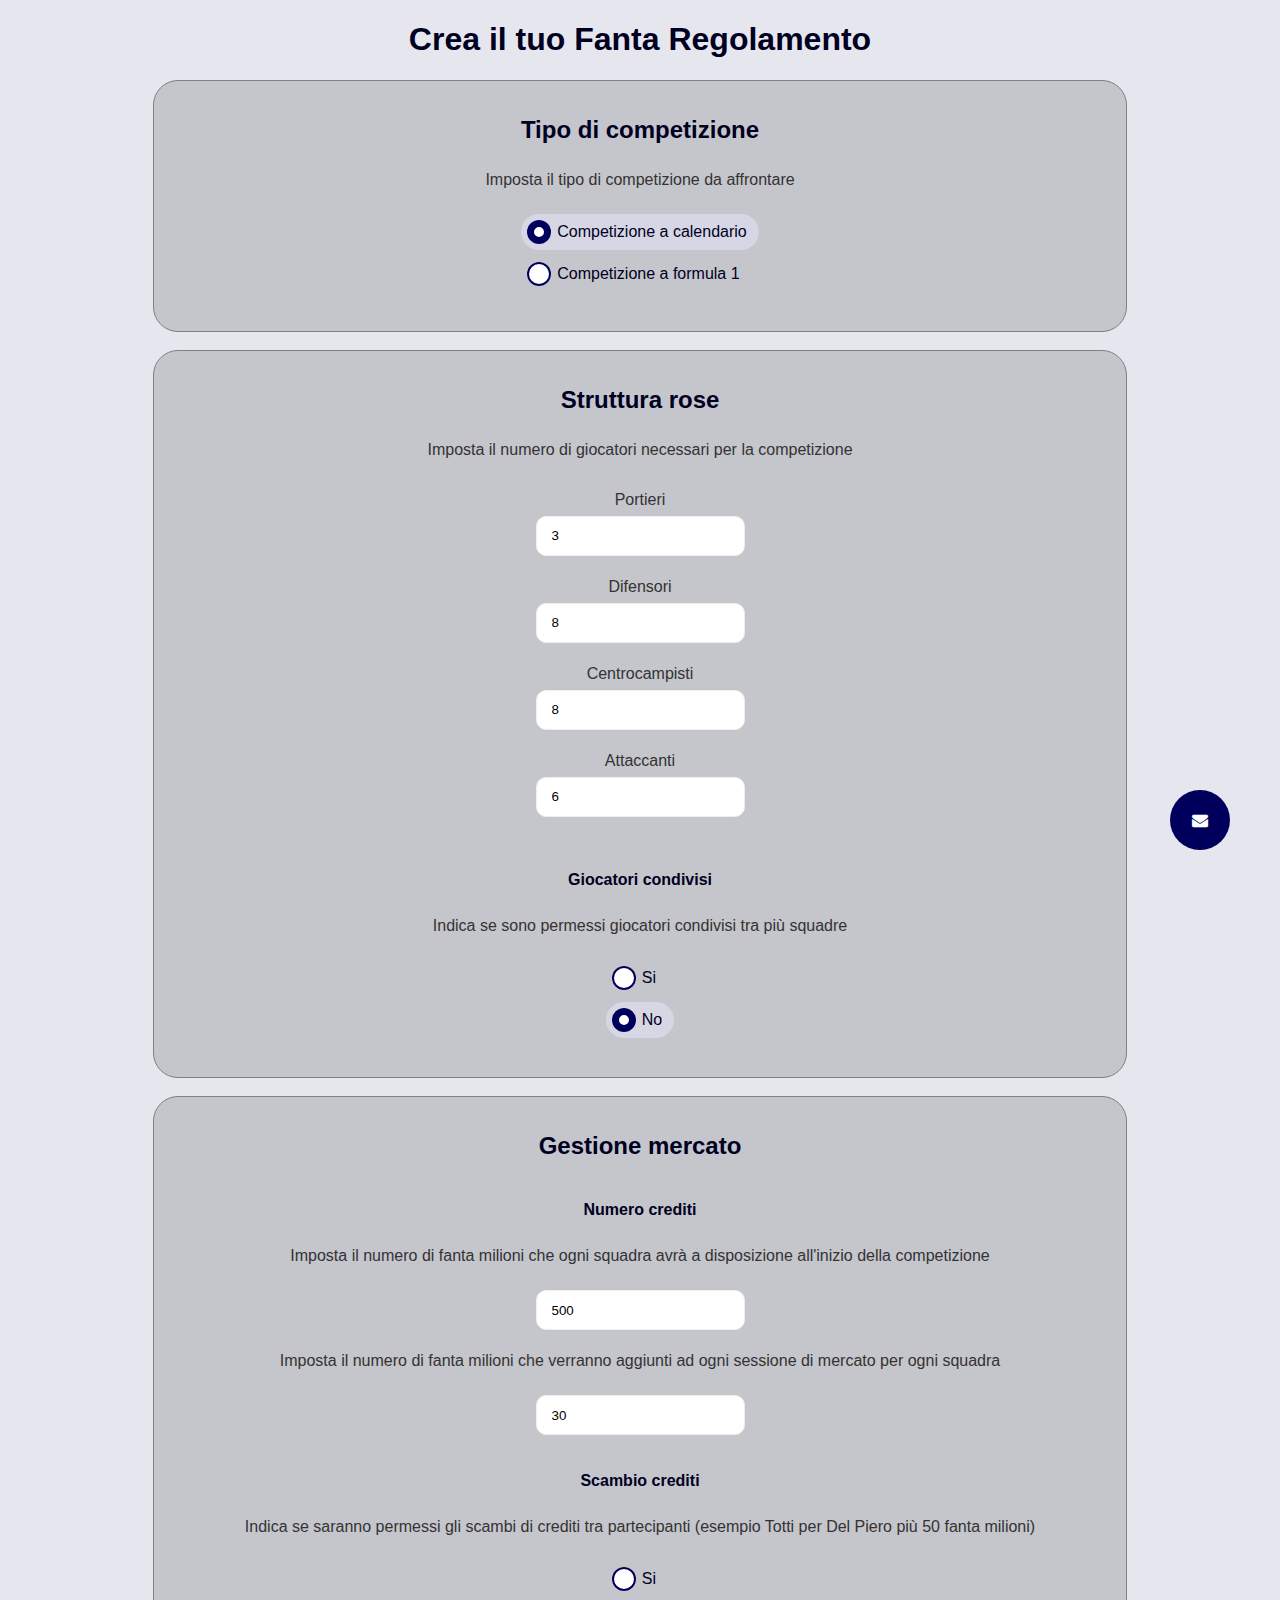
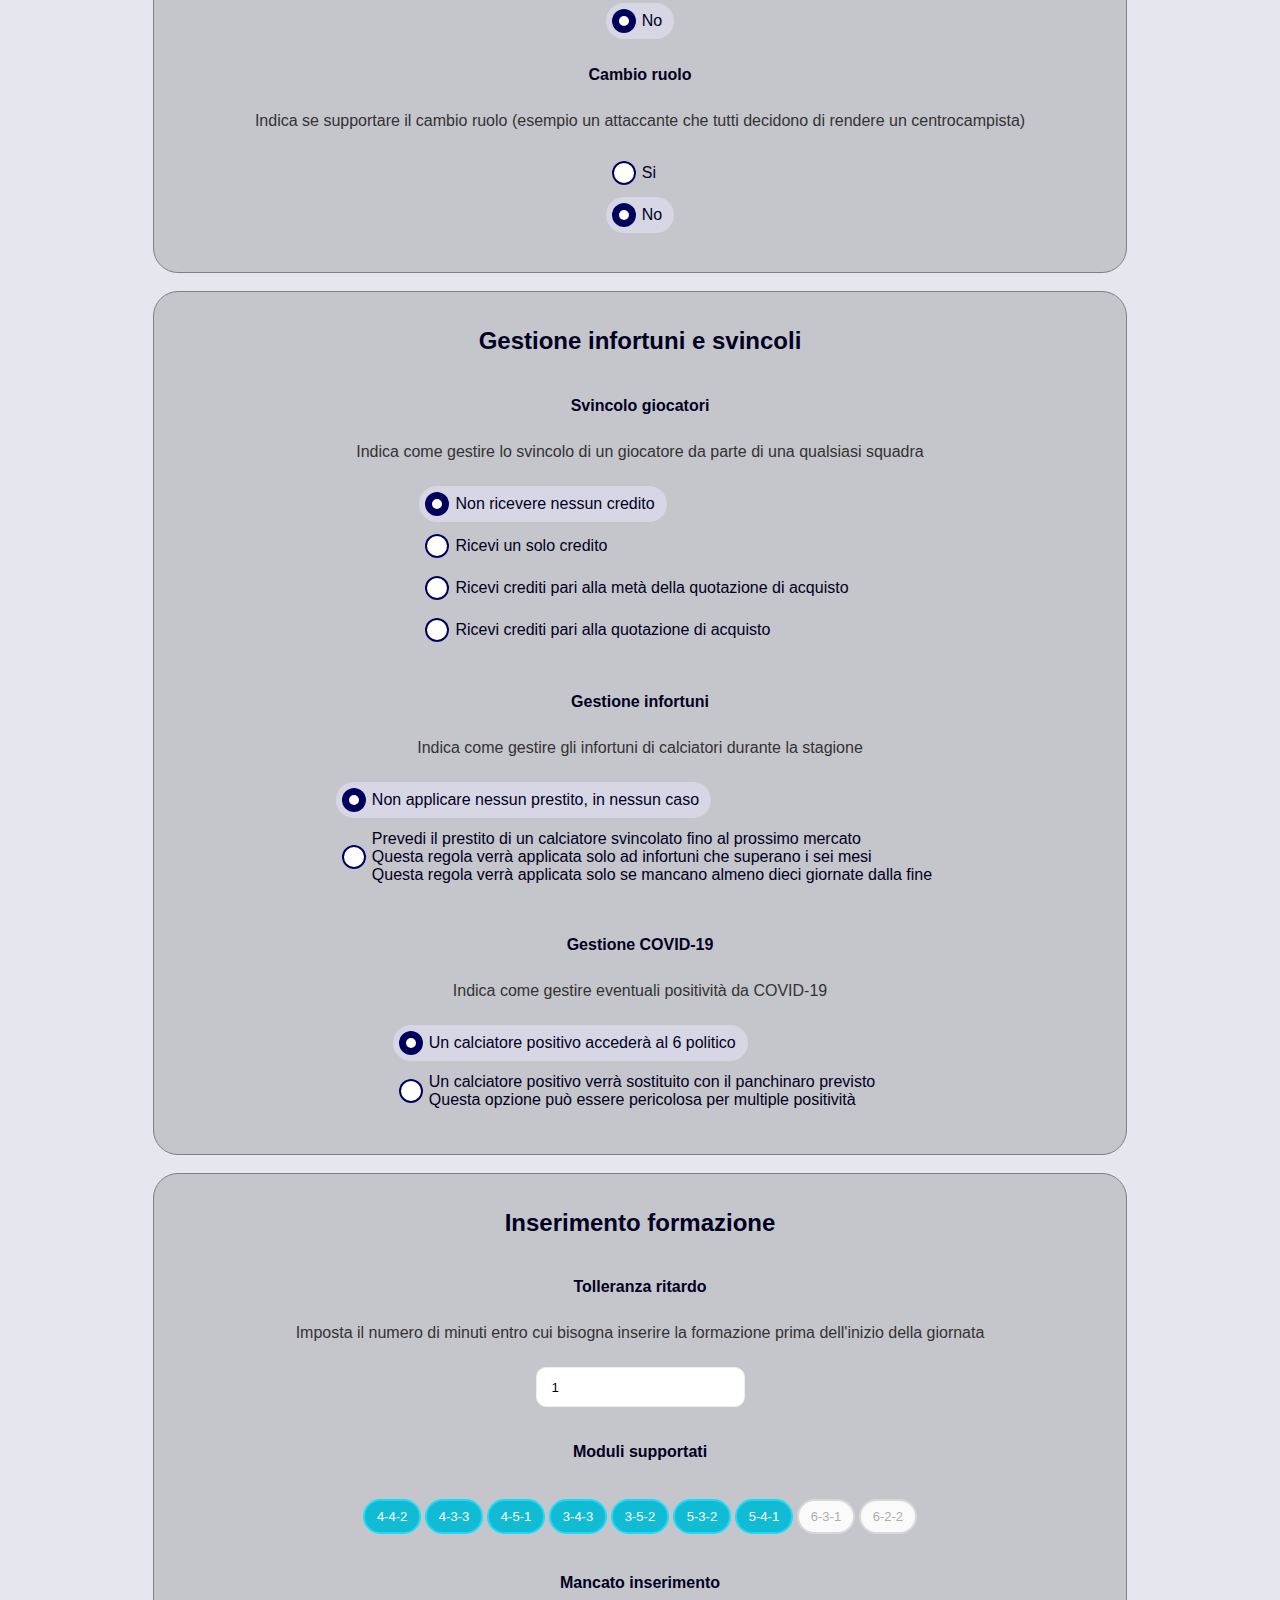
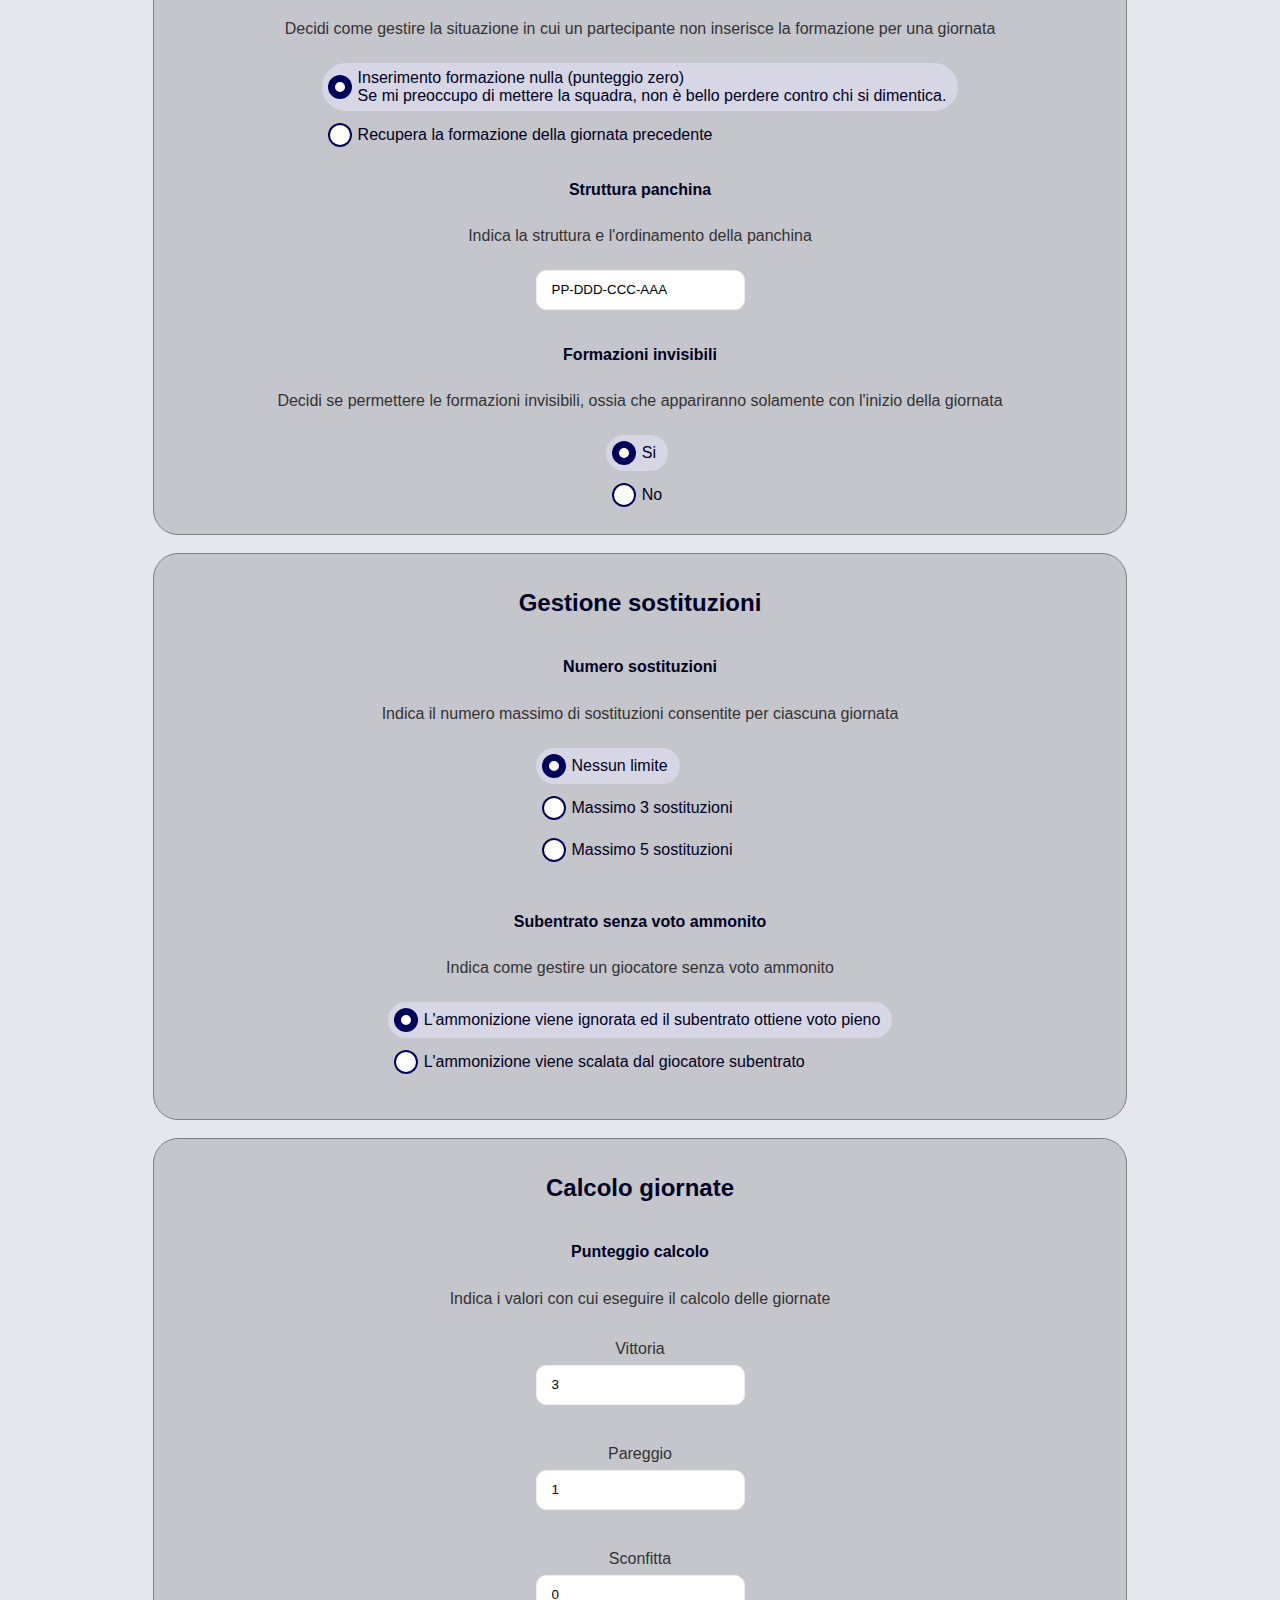
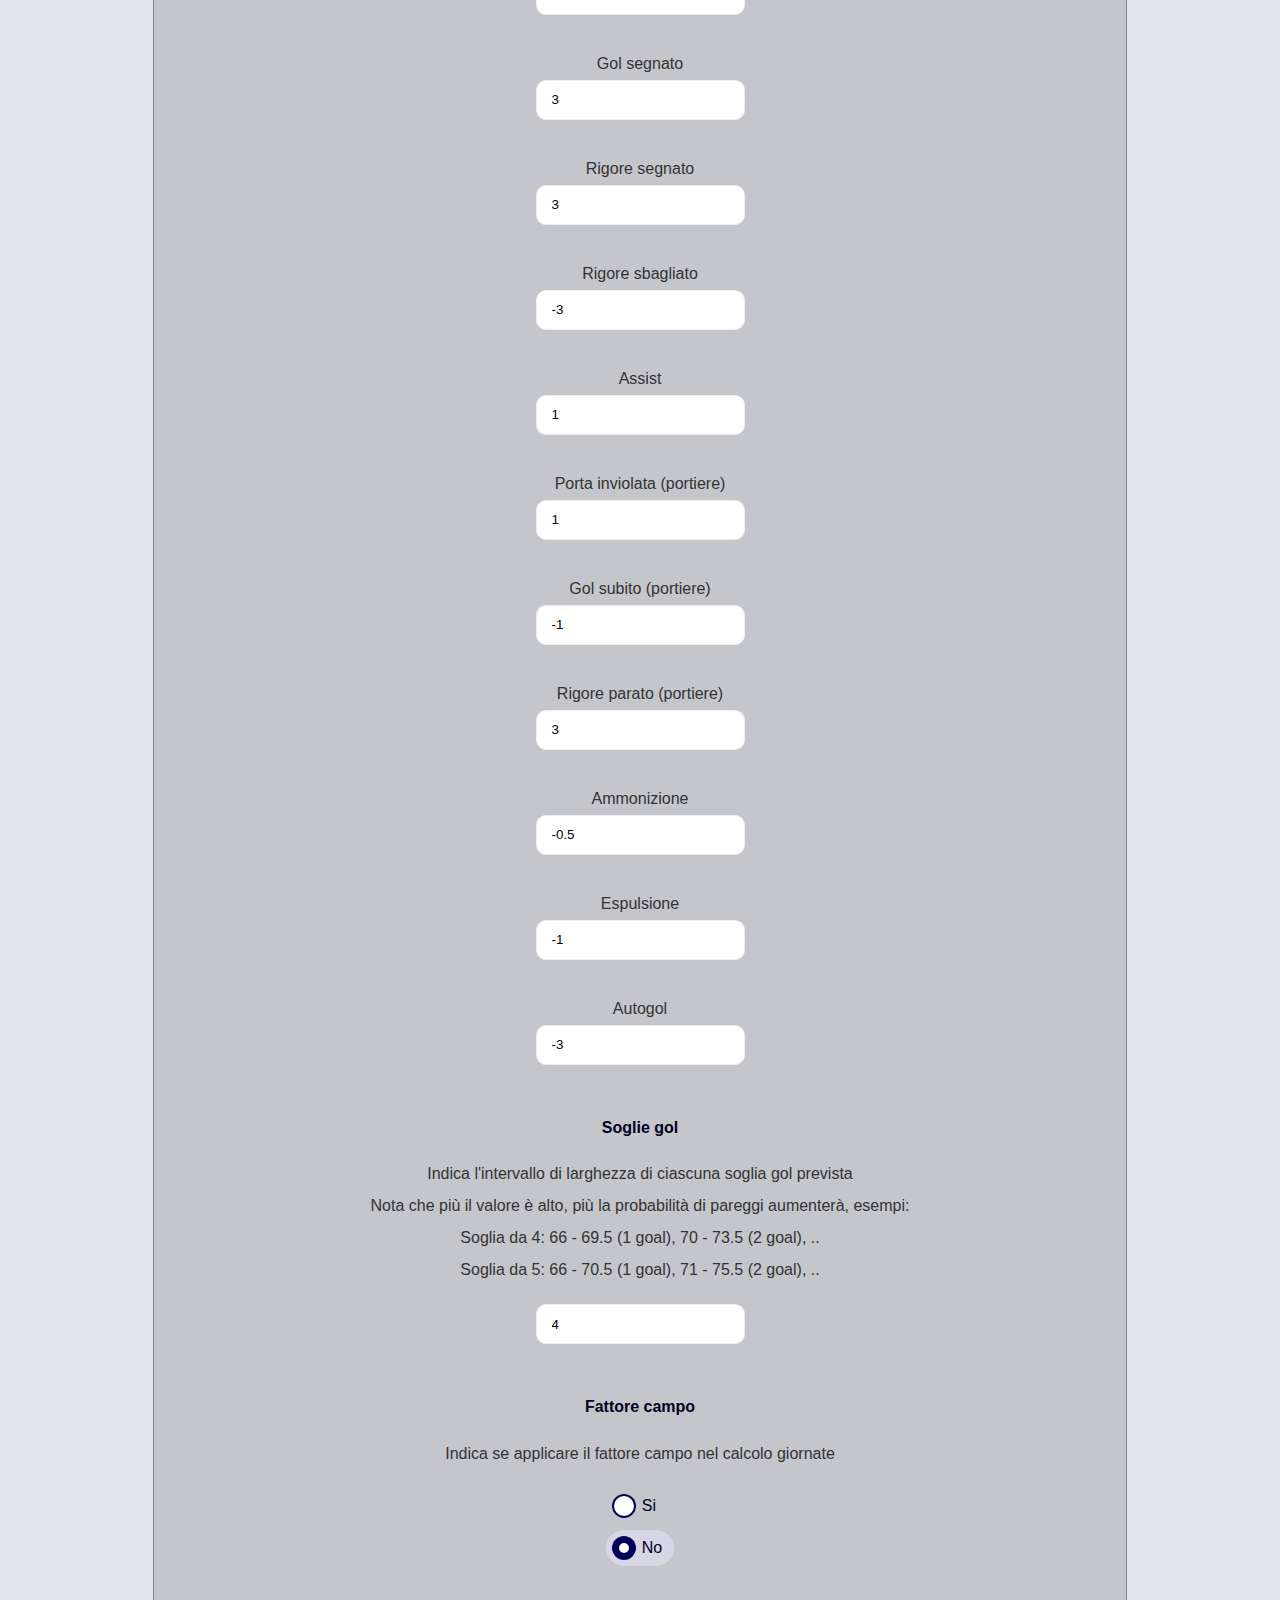
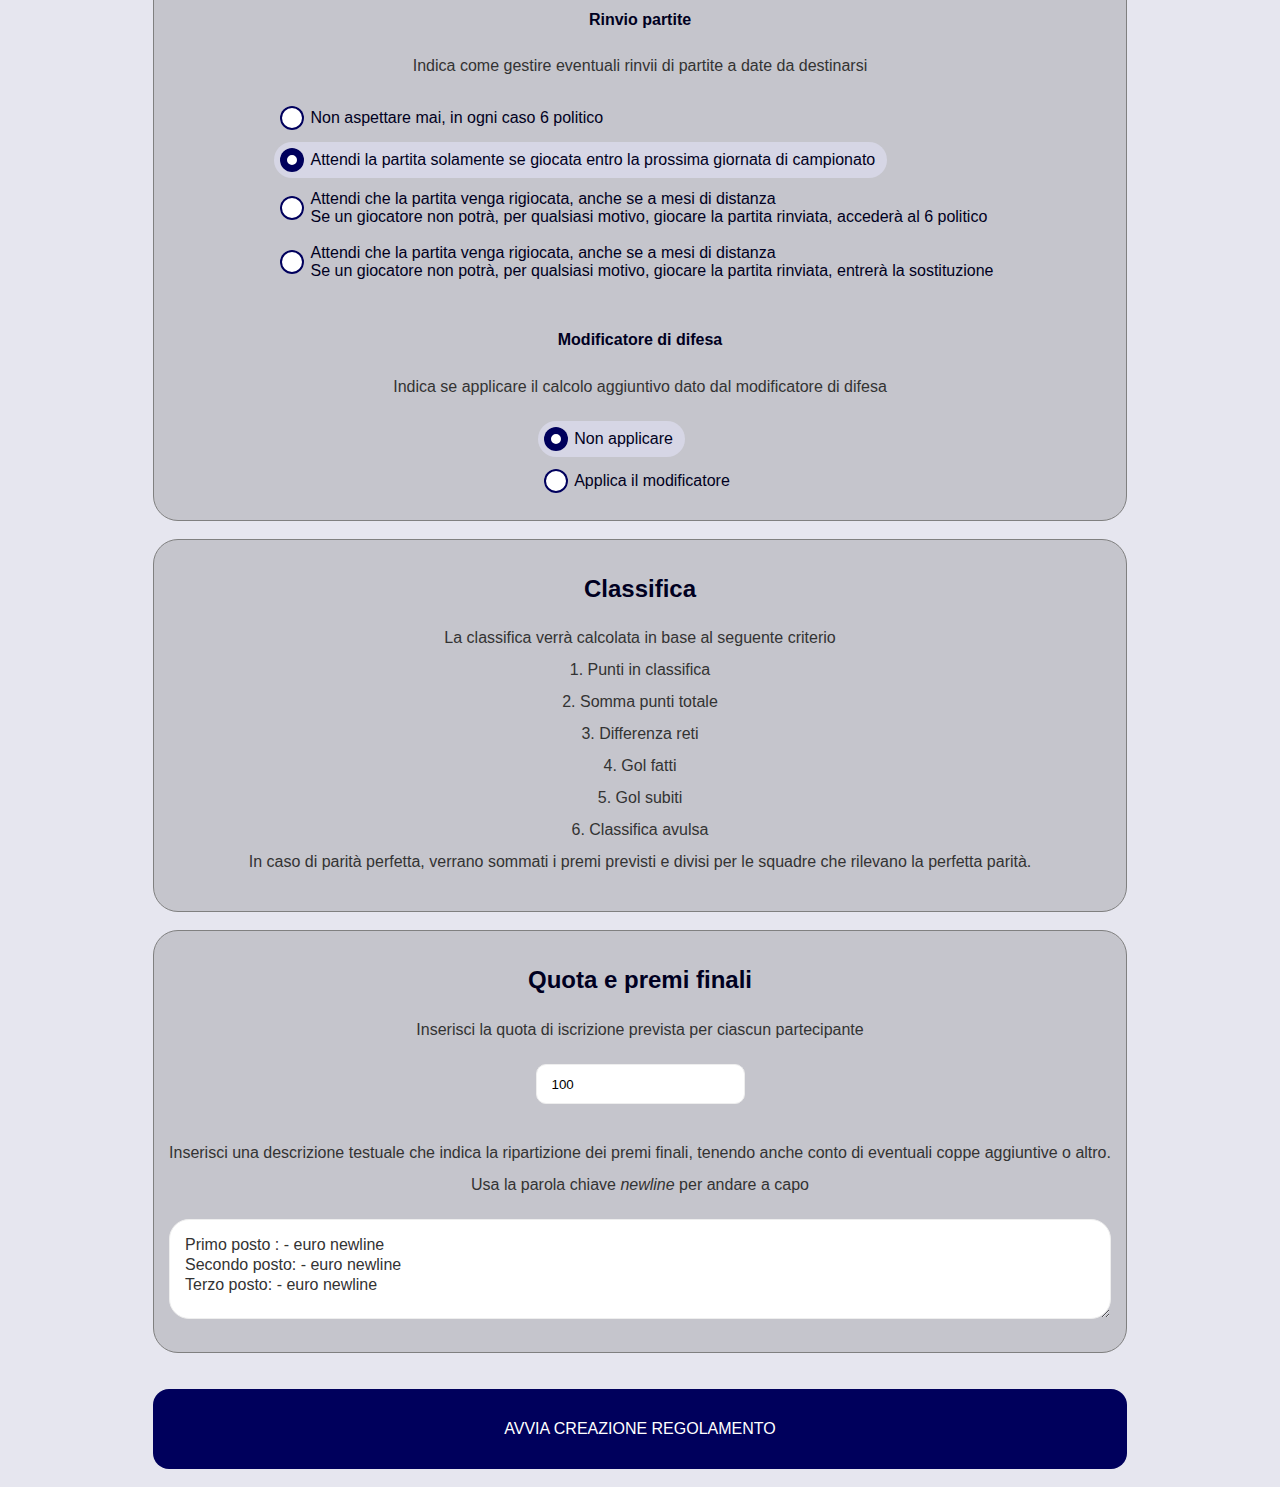
==== index.html @ 4a1ec87e "27071248" ====
<!DOCTYPE html>
<html>
	<head>
		<script src="scripts.js"></script>
		<link rel="stylesheet" href="style.css">
		<meta name="viewport" content="width=device-width, initial-scale=1.0">
		<link href="https://maxcdn.bootstrapcdn.com/font-awesome/4.2.0/css/font-awesome.min.css" rel="stylesheet">
	</head>
	<body>
		<div class="container">
			<h1>Crea il tuo Fanta Regolamento</h1>
		</div>

		<!-- tipo competizione -->
		<div class="macro">
			<div class="container">
				<h2>Tipo di competizione</h2>
			</div>
			<div class="container">
				<center><p>Imposta il tipo di competizione da affrontare</p></center>
			</div>
			<br>
			<div class="container">
				<form>
					<label>
						<input id = "cbCalendario" type="radio" name="radio" checked />
						<span>Competizione a calendario</span>
					</label>
					<label>
						<input id = "cbFormulaUno" type="radio" name="radio" />
						<span>Competizione a formula 1</span>
					</label>
				</form>
			</div>
			<br>
		</div>
		<br>

		<!-- struttura rose -->
		<div class="macro">
			<div class="container">
				<h2>Struttura rose</h2>
			</div>
			<div class="container">
				<center><p>Imposta il numero di giocatori necessari per la competizione</p></center>
			</div>
			<br>
			<center><p>Portieri</p></center>
			<div class="container">
				<div class="form-group">
					<input id = "etPortieri" type="number" data-rule="required" min = "1" value="3"/>
				</div>
			</div>
			<center><p>Difensori</p></center>
			<div class="container">
				<div class="form-group">
					<input id = "etDifensori" type="number" data-rule="required" min = "1" value="8"/>
				</div>
			</div>
			<center><p>Centrocampisti</p></center>
			<div class="container">
				<div class="form-group">
					<input id = "etCentrocampisti" type="number" data-rule="required" min = "1" value="8"/>
				</div>
			</div>
			<center><p>Attaccanti</p></center>
			<div class="container">
				<div class="form-group">
					<input id = "etAttaccanti" type="number" data-rule="required" min = "1" value="6"/>
				</div>
			</div>
			<br>
			<div class="container">
				<h4>Giocatori condivisi</h4>
			</div>
			<div class="container">
				<center><p>Indica se sono permessi giocatori condivisi tra più squadre</p></center>
			</div>
			<br>
			<div class="container">
				<form>
					<label>
						<input id = "cbCondivisiSi" type="radio" name="radio" />
						<span>Si</span>
					</label>
					<label>
						<input id = "cbCondivisiNo" type="radio" name="radio" checked />
						<span>No</span>
					</label>
				</form>
			</div>
			<br>
		</div>
		<br>

		<!-- mercato -->
		<div class="macro">
			<div class="container">
				<h2>Gestione mercato</h2>
			</div>
			<div class="container">
				<h4>Numero crediti</h4>
			</div>
			<div class="container">
				<center><p>Imposta il numero di fanta milioni che ogni squadra avrà a disposizione all'inizio della competizione</p></center>
			</div>
			<br>
			<div class="container">
				<div class="form-group">
					<input id = "etCrediti" type="number" data-rule="required" min = "1" value="500"/>
				</div>
			</div>
			<div class="container">
				<center><p>Imposta il numero di fanta milioni che verranno aggiunti ad ogni sessione di mercato per ogni squadra</p></center>
			</div>
			<br>
			<div class="container">
				<div class="form-group">
					<input id = "etCreditiSessione" type="number" data-rule="required" min = "0" value="30"/>
				</div>
			</div>
			<div class="container">
				<h4>Scambio crediti</h4>
			</div>
			<div class="container">
				<center><p>Indica se saranno permessi gli scambi di crediti tra partecipanti (esempio Totti per Del Piero più 50 fanta milioni)</p></center>
			</div>
			<br>
			<div class="container">
				<form>
					<label>
						<input id = "cbScambioCreditiSi" type="radio" name="radio" />
						<span>Si</span>
					</label>
					<label>
						<input id = "cbScambioCreditiNo" type="radio" name="radio" checked />
						<span>No</span>
					</label>
				</form>
			</div>
			<div class="container">
				<h4>Cambio ruolo</h4>
			</div>
			<div class="container">
				<center><p>Indica se supportare il cambio ruolo (esempio un attaccante che tutti decidono di rendere un centrocampista)</p></center>
			</div>
			<br>
			<div class="container">
				<form>
					<label>
						<input id = "cbCambioRuoloSi" type="radio" name="radio" />
						<span>Si</span>
					</label>
					<label>
						<input id = "cbCambioRuoloNo" type="radio" name="radio" checked/>
						<span>No</span>
					</label>
				</form>
			</div>
			<br>
		</div>
		<br>

		<!-- svincoli ed infortuni -->
		<div class="macro">
			<div class="container">
				<h2>Gestione infortuni e svincoli</h2>
			</div>
			<div class="container">
				<h4>Svincolo giocatori</h4>
			</div>
			<div class="container">
				<center><p>Indica come gestire lo svincolo di un giocatore da parte di una qualsiasi squadra</p></center>
			</div>
			<br>
			<div class="container">
				<form>
					<label>
						<input id = "cbSvincoloNessun" type="radio" name="radio" checked/>
						<span>Non ricevere nessun credito</span>
					</label>
					<label>
						<input id = "cbSvincoloUno" type="radio" name="radio"/>
						<span>Ricevi un solo credito</span>
					</label>
					<label>
						<input id = "cbSvincoloMeta" type="radio" name="radio"/>
						<span>Ricevi crediti pari alla metà della quotazione di acquisto</span>
					</label>
					<label>
						<input id = "cbSvincoloQuotazione" type="radio" name="radio"/>
						<span>Ricevi crediti pari alla quotazione di acquisto</span>
					</label>
				</form>
			</div>
			<br>
			<div class="container">
				<h4>Gestione infortuni</h4>
			</div>
			<div class="container">
				<center><p>Indica come gestire gli infortuni di calciatori durante la stagione</p></center>
			</div>
			<br>
			<div class="container">
				<form>
					<label>
						<input id = "cbInfortunioNessun" type="radio" name="radio" checked/>
						<span>Non applicare nessun prestito, in nessun caso</span>
					</label>
					<label>
						<input id = "cbInfortunioPrestito" type="radio" name="radio"/>
						<span>Prevedi il prestito di un calciatore svincolato fino al prossimo mercato<br>Questa regola verrà applicata solo ad infortuni che superano i sei mesi<br>Questa regola verrà applicata solo se mancano almeno dieci giornate dalla fine</span>
					</label>
				</form>
			</div>
			<br>
			<div class="container">
				<h4>Gestione COVID-19</h4>
			</div>
			<div class="container">
				<center><p>Indica come gestire eventuali positività da COVID-19</p></center>
			</div>
			<br>
			<div class="container">
				<form>
					<label>
						<input id = "cbCovidPolitico" type="radio" name="radio" checked/>
						<span>Un calciatore positivo accederà al 6 politico</span>
					</label>
					<label>
						<input id = "cbCovidPanchina" type="radio" name="radio"/>
						<span>Un calciatore positivo verrà sostituito con il panchinaro previsto<br>Questa opzione può essere pericolosa per multiple positività</span>
					</label>
				</form>
			</div>
			<br>
		</div>
		<br>

		<!-- inserimento formazione -->
		<div class="macro">
			<div class="container">
				<h2>Inserimento formazione</h2>
			</div>
			<div class="container">
				<h4>Tolleranza ritardo</h4>
			</div>
			<div class="container">
				<center><p>Imposta il numero di minuti entro cui bisogna inserire la formazione prima dell'inizio della giornata</p></center>
			</div>
			<br>
			<div class="container">
				<div class="form-group">
					<input id = "etTolleranza" type="number" data-rule="required" min = "1" value="1" />
				</div>
			</div>
			<div class="container">
				<h4>Moduli supportati</h4>
			</div>
			<center>
			<div class="container_pill">
				<ul class="ks-cboxtags">
					<li><input type="checkbox" id="checkboxOne" value="Rainbow Dash" checked><label for="checkboxOne">4-4-2</label></li>
					<li><input type="checkbox" id="checkboxTwo" value="Cotton Candy" checked><label for="checkboxTwo">4-3-3</label></li>
					<li><input type="checkbox" id="checkboxThree" value="Rarity" checked><label for="checkboxThree">4-5-1</label></li>
					<li><input type="checkbox" id="checkboxFour" value="Moondancer" checked><label for="checkboxFour">3-4-3</label></li>
					<li><input type="checkbox" id="checkboxFive" value="Surprise" checked><label for="checkboxFive">3-5-2</label></li>
					<li><input type="checkbox" id="checkboxSix" value="Twilight Sparkle" checked><label for="checkboxSix">5-3-2</label></li>
					<li><input type="checkbox" id="checkboxSeven" value="Fluttershy" checked><label for="checkboxSeven">5-4-1</label></li>
					<li><input type="checkbox" id="checkboxEight" value="Derpy Hooves"><label for="checkboxEight">6-3-1</label></li>
					<li><input type="checkbox" id="checkboxNine" value="Princess Celestia"><label for="checkboxNine">6-2-2</label></li>
				</ul>
			</div>
			</center>
			<div class="container">
				<h4>Mancato inserimento</h4>
			</div>
			<div class="container">
				<center><p>Decidi come gestire la situazione in cui un partecipante non inserisce la formazione per una giornata</p></center>
			</div>
			<br>
			<div class="container">
				<form>
					<label>
						<input id = "cbMancataNulla" type="radio" name="radio" checked />
						<span>Inserimento formazione nulla (punteggio zero)<br>Se mi preoccupo di mettere la squadra, non è bello perdere contro chi si dimentica.</span>
					</label>
					<label>
						<input id = "cbMancataPrecedente" type="radio" name="radio"/>
						<span>Recupera la formazione della giornata precedente</span>
					</label>
				</form>
			</div>
			<div class="container">
				<h4>Struttura panchina</h4>
			</div>
			<div class="container">
				<center><p>Indica la struttura e l'ordinamento della panchina</p></center>
			</div>
			<br>
			<div class="container">
				<div class="form-group">
					<input id = "etPanchina" type="text" data-rule="required" value="PP-DDD-CCC-AAA"/>
				</div>
			</div>
			<div class="container">
				<h4>Formazioni invisibili</h4>
			</div>
			<div class="container">
				<center><p>Decidi se permettere le formazioni invisibili, ossia che appariranno solamente con l'inizio della giornata</p></center>
			</div>
			<br>
			<div class="container">
				<form>
					<label>
						<input id = "cbInvisibiliSi" type="radio" name="radio" checked />
						<span>Si</span>
					</label>
					<label>
						<input id = "cbInvisibiliNo" type="radio" name="radio"/>
						<span>No</span>
					</label>
				</form>
			</div>
		</div>
		<br>

		<!-- sostituzioni -->
		<div class="macro">
			<div class="container">
				<h2>Gestione sostituzioni</h2>
			</div>
			<div class="container">
				<h4>Numero sostituzioni</h4>
			</div>
			<div class="container">
				<center><p>Indica il numero massimo di sostituzioni consentite per ciascuna giornata</p></center>
			</div>
			<br>
			<div class="container">
				<form>
					<label>
						<input id = "cbNessunLimite" type="radio" name="radio" checked />
						<span>Nessun limite</span>
					</label>
					<label>
						<input id = "cbTreCambi" type="radio" name="radio"/>
						<span>Massimo 3 sostituzioni</span>
					</label>
					<label>
						<input id = "cbCinqueCambi" type="radio" name="radio"/>
						<span>Massimo 5 sostituzioni</span>
					</label>
				</form>
			</div>
			<br>
			<div class="container">
				<h4>Subentrato senza voto ammonito</h4>
			</div>
			<div class="container">
				<center><p>Indica come gestire un giocatore senza voto ammonito</p></center>
			</div>
			<br>
			<div class="container">
				<form>
					<label>
						<input id = "cbAmmIgnorata" type="radio" name="radio" checked />
						<span>L'ammonizione viene ignorata ed il subentrato ottiene voto pieno</span>
					</label>
					<label>
						<input id = "cbAmmScalata" type="radio" name="radio"/>
						<span>L'ammonizione viene scalata dal giocatore subentrato</span>
					</label>
				</form>
			</div>
			<br>
		</div>
		<br>

		<!-- calcolo giornate -->
		<div class="macro">
			<div class="container">
				<h2>Calcolo giornate</h2>
			</div>
			<div class="container">
				<h4>Punteggio calcolo</h4>
			</div>
			<div class="container">
				<center><p>Indica i valori con cui eseguire il calcolo delle giornate</p></center>
			</div>
			<br>
			<center><p>Vittoria</p></center>
			<div class="container">
				<div class="form-group">
					<input id = "etVittoria" type="number" data-rule="required" value="3"/>
				</div>
			</div>
			<br>
			<center><p>Pareggio</p></center>
			<div class="container">
				<div class="form-group">
					<input id = "etPareggio" type="number" data-rule="required" value="1"/>
				</div>
			</div>
			<br>
			<center><p>Sconfitta</p></center>
			<div class="container">
				<div class="form-group">
					<input id = "etSconfitta" type="number" data-rule="required" value="0"/>
				</div>
			</div>
			<br>
			<center><p>Gol segnato</p></center>
			<div class="container">
				<div class="form-group">
					<input id = "etGol" type="number" data-rule="required" value="3"/>
				</div>
			</div>
			<br>
			<center><p>Rigore segnato</p></center>
			<div class="container">
				<div class="form-group">
					<input id = "etRigore" type="number" data-rule="required" value="3"/>
				</div>
			</div>
			<br>
			<center><p>Rigore sbagliato</p></center>
			<div class="container">
				<div class="form-group">
					<input id = "etRigoreSbagliato" type="number" data-rule="required" value="-3"/>
				</div>
			</div>
			<br>
			<center><p>Assist</p></center>
			<div class="container">
				<div class="form-group">
					<input id = "etAssist" type="number" data-rule="required" value="1"/>
				</div>
			</div>
			<br>
			<center><p>Porta inviolata (portiere)</p></center>
			<div class="container">
				<div class="form-group">
					<input id = "etCleansheet" type="number" data-rule="required" value="1"/>
				</div>
			</div>
			<br>
			<center><p>Gol subito (portiere)</p></center>
			<div class="container">
				<div class="form-group">
					<input id = "etGolSubito" type="number" data-rule="required" value="-1"/>
				</div>
			</div>
			<br>
			<center><p>Rigore parato (portiere)</p></center>
			<div class="container">
				<div class="form-group">
					<input id = "etRigoreParato" type="number" data-rule="required" value="3"/>
				</div>
			</div>
			<br>
			<center><p>Ammonizione</p></center>
			<div class="container">
				<div class="form-group">
					<input id = "etAmmonizione" type="number" data-rule="required" value="-0.5"/>
				</div>
			</div>
			<br>
			<center><p>Espulsione</p></center>
			<div class="container">
				<div class="form-group">
					<input id = "etEspulsione" type="number" data-rule="required" value="-1"/>
				</div>
			</div>
			<br>
			<center><p>Autogol</p></center>
			<div class="container">
				<div class="form-group">
					<input id = "etAutogol" type="number" data-rule="required" value="-3"/>
				</div>
			</div>
			<br>
			<div class="container">
				<h4>Soglie gol</h4>
			</div>
			<div class="container">
				<center><p>Indica l'intervallo di larghezza di ciascuna soglia gol prevista<br>Nota che più il valore è alto, più la probabilità di pareggi aumenterà, esempi:<br>Soglia da 4: 66 - 69.5 (1 goal), 70 - 73.5 (2 goal), ..<br>Soglia da 5: 66 - 70.5 (1 goal), 71 - 75.5 (2 goal), ..</p></center>
			</div>
			<br>
			<div class="container">
				<div class="form-group">
					<input id = "etSoglie" type="number" data-rule="required" min = "1" value="4"/>
				</div>
			</div>
			<br>
			<div class="container">
				<h4>Fattore campo</h4>
			</div>
			<div class="container">
				<center><p>Indica se applicare il fattore campo nel calcolo giornate</p></center>
			</div>
			<br>
			<div class="container">
				<form>
					<label>
						<input id="cbFattoreSi" type="radio" name="radio" />
						<span>Si</span>
					</label>
					<label>
						<input id = "cbFattoreNo" type="radio" name="radio" checked />
						<span>No</span>
					</label>
				</form>
			</div>
			<br>
			<div class="container">
				<h4>Rinvio partite</h4>
			</div>
			<div class="container">
				<center><p>Indica come gestire eventuali rinvii di partite a date da destinarsi</p></center>
			</div>
			<br>
			<div class="container">
				<form>
					<label>
						<input id = "cbRinvioMai" type="radio" name="radio" />
						<span>Non aspettare mai, in ogni caso 6 politico</span>
					</label>
					<label>
						<input id = "cbRinvioProssima" type="radio" name="radio" checked />
						<span>Attendi la partita solamente se giocata entro la prossima giornata di campionato</span>
					</label>
					<label>
						<input id = "cbRinvioPolitico" type="radio" name="radio" />
						<span>Attendi che la partita venga rigiocata, anche se a mesi di distanza<br>Se un giocatore non potrà, per qualsiasi motivo, giocare la partita rinviata, accederà al 6 politico</span>
					</label>
					<label>
						<input id = "cbRinvioPanchina" type="radio" name="radio" />
						<span>Attendi che la partita venga rigiocata, anche se a mesi di distanza<br>Se un giocatore non potrà, per qualsiasi motivo, giocare la partita rinviata, entrerà la sostituzione</span>
					</label>
				</form>
			</div>
			<br>
			<div class="container">
				<h4>Modificatore di difesa</h4>
			</div>
			<div class="container">
				<center><p>Indica se applicare il calcolo aggiuntivo dato dal modificatore di difesa</p></center>
			</div>
			<br>
			<div class="container">
				<form>
					<label>
						<input id="cbModificatoreNo" type="radio" name="radio" onclick="applicaModificatore(false);" checked />
						<span>Non applicare</span>
					</label>
					<label>
						<input id = "cbModificatoreSi" type="radio" name="radio" onclick="applicaModificatore(true);" />
						<span>Applica il modificatore</span>
					</label>
				</form>
			</div>
			<div id = "punti_modificatore" style = "display:none;">
				<br>
				<div class="container">
					<h4>Punti modificatore</h4>
				</div>
				<div class="container">
					<center><p>Indica gli scaglioni con cui eseguire il calcolo del modificatore in base alla media della difesa</p></center>
				</div>
				<br>
				<center><p>da 0 a 5.99</p></center>
				<div class="container">
					<div class="form-group">
						<input id = "et0599" type="number" data-rule="required" min = "0" value="0"/>
					</div>
				</div>
				<br>
				<center><p>da 6 a 6.24</p></center>
				<div class="container">
					<div class="form-group">
						<input id = "et6624" type="number" data-rule="required" min = "0" value="0.5"/>
					</div>
				</div>
				<br>
				<center><p>da 6.25 a 6.49</p></center>
				<div class="container">
					<div class="form-group">
						<input id = "et625649" type="number" data-rule="required" min = "0" value="1"/>
					</div>
				</div>
				<br>
				<center><p>da 6.5 a 6.74</p></center>
				<div class="container">
					<div class="form-group">
						<input id = "et65674" type="number" data-rule="required" min = "0" value="1.5"/>
					</div>
				</div>
				<br>
				<center><p>da 6.75 a 6.99</p></center>
				<div class="container">
					<div class="form-group">
						<input id = "et675699" type="number" data-rule="required" min = "0" value="2"/>
					</div>
				</div>
				<br>
				<center><p>da 7 a 7.24</p></center>
				<div class="container">
					<div class="form-group">
						<input id = "et7724" type="number" data-rule="required" min = "0" value="2.5"/>
					</div>
				</div>
				<br>
				<center><p>da 7.25 a 7.49</p></center>
				<div class="container">
					<div class="form-group">
						<input id = "et725749" type="number" data-rule="required" min = "0" value="3"/>
					</div>
				</div>
				<br>
				<center><p>da 7.5 a salire</p></center>
				<div class="container">
					<div class="form-group">
						<input id = "et75" type="number" data-rule="required" min = "0" value="3.5"/>
					</div>
				</div>
			</div>
		</div>
		<br>

		<!-- classifica -->
		<div class="macro">
			<div class="container">
				<h2>Classifica</h2>
			</div>
			<div class="container">
				<center><p>La classifica verrà calcolata in base al seguente criterio</p></center>
			</div>
			<div class="container">
				<center><p>1. Punti in classifica</p></center>
			</div>
			<div class="container">
				<center><p>2. Somma punti totale</p></center>
			</div>
			<div class="container">
				<center><p>3. Differenza reti</p></center>
			</div>
			<div class="container">
				<center><p>4. Gol fatti</p></center>
			</div>
			<div class="container">
				<center><p>5. Gol subiti</p></center>
			</div>
			<div class="container">
				<center><p>6. Classifica avulsa</p></center>
			</div>
			<div class="container">
				<center><p>In caso di parità perfetta, verrano sommati i premi previsti e divisi per le squadre che rilevano la perfetta parità.</p></center>
			</div>
			<br>
		</div>
		<br>

		<!-- quota e premi finali -->
		<div class="macro">
			<div class="container">
				<h2>Quota e premi finali</h2>
			</div>
			<div class="container">
				<center><p>Inserisci la quota di iscrizione prevista per ciascun partecipante</p></center>
			</div>
			<br>
			<div class="container">
				<div class="form-group">
					<input id = "etQuota" type="number" data-rule="required" min = "1" value="100" />
				</div>
			</div>
			<br>
			<div class="container">
				<center><p>Inserisci una descrizione testuale che indica la ripartizione dei premi finali, tenendo anche conto di eventuali coppe aggiuntive o altro.<br>Usa la parola chiave <i>newline</i> per andare a capo</p></center>
			</div>
			<br>
			<p id = "etPremi"><span class="textarea" role="textbox" contenteditable>Primo posto : - euro newline
			Secondo posto: - euro newline
			Terzo posto: - euro newline
			</span></p>
			<br>
		</div>
		<br><br>

		<!-- crea regolamento -->
		<button class="ripple" role="button" onclick="avviaAnteprimaDocumento();">Avvia creazione regolamento</button>

		<!-- floating email -->
		<div class="fab-container" onclick = "inviaMailSupporto()">
			<div class="button iconbutton">
				<i class="fa fa-envelope"></i>
			</div>
		</div>

		<!-- fine -->
		<br><br>
	</body>
</html>
---- style.css ----
*,
*:after,
*:before {
	box-sizing: border-box;
}

body
{
	font-family: "Inter", sans-serif;
	color: #000021;
	font-size: 50;
	background-color: #e6e6ef;
	max-width: max-content;
	margin: auto;
}

form
{
	display: flex;
	flex-wrap: wrap;
	flex-direction: column;
}

label
{
	display: flex;
	cursor: pointer;
	font-weight: 500;
	position: relative;
	overflow: hidden;
	margin-bottom: 0.375em;
}

label input
{
	position: absolute;
	left: -9999px;
}

label input:checked + span
{
	background-color: #d6d6e5;
}

label input:checked + span:before
{
	box-shadow: inset 0 0 0 0.4375em #00005c;
}

label span
{
	display: flex;
	align-items: center;
	padding: 0.375em 0.75em 0.375em 0.375em;
	border-radius: 99em;
	transition: 0.25s ease;
}

label span:hover
{
	background-color: #d6d6e5;
}

label span:before
{
	display: flex;
	flex-shrink: 0;
	content: "";
	background-color: #fff;
	width: 1.5em;
	height: 1.5em;
	border-radius: 50%;
	margin-right: 0.375em;
	transition: 0.25s ease;
	box-shadow: inset 0 0 0 0.125em #00005c;
}

.macro
{
	border: 1px solid gray;
	border-radius: 25px;
	background-color: #C5C5CC;
	padding: 15px 15px;
}

.container
{
	top: 0;
	left: 0;
	right: 0;
	bottom: 0;
	width: 100%;
	display: flex;
	justify-content: center;
}

.form-group
{
  clear: both;
}

p
{
  margin: 0px;
  font-weight: 500;
  line-height: 2;
  color:#333;
  align:center;
}

input
{
  border-radius: 10px 10px 10px 10px;
  border: 1px solid #eee;
  margin-bottom: 15px;
  width: 100%;
  height: 40px;
  float: left;
  padding: 15px 15px;
}

.container_pill
{
    max-width: 800px;
    font-family: 'Segoe UI', Tahoma, Geneva, Verdana, sans-serif;
    font-size: 13px;
	align:center;
}

ul.ks-cboxtags
{
    list-style: none;
    padding: 0px;
}

ul.ks-cboxtags li
{
  display: inline;
}

ul.ks-cboxtags li label
{
    display: inline-block;
    background-color: rgba(255, 255, 255, .9);
    border: 2px solid rgba(139, 139, 139, .3);
    color: #adadad;
    border-radius: 25px;
    white-space: nowrap;
    margin: 3px 0px;
    -webkit-touch-callout: none;
    -webkit-user-select: none;
    -moz-user-select: none;
    -ms-user-select: none;
    user-select: none;
    -webkit-tap-highlight-color: transparent;
    transition: all .2s;
}

ul.ks-cboxtags li label
{
    padding: 8px 12px;
    cursor: pointer;
}

ul.ks-cboxtags li label::before
{
    display: inline-block;
    font-style: normal;
    font-variant: normal;
    text-rendering: auto;
    -webkit-font-smoothing: antialiased;
    font-family: "Font Awesome 5 Free";
    font-weight: 900;
    font-size: 12px;
    padding: 2px 6px 2px 2px;
    transition: transform .3s ease-in-out;
}

ul.ks-cboxtags li input[type="checkbox"]:checked + label::before
{
    transform: rotate(-360deg);
    transition: transform .3s ease-in-out;
}

ul.ks-cboxtags li input[type="checkbox"]:checked + label
{
    border: 2px solid #1bdbf8;
    background-color: #12bbd4;
    color: #fff;
    transition: all .2s;
}

ul.ks-cboxtags li input[type="checkbox"]
{
  display: absolute;
}

ul.ks-cboxtags li input[type="checkbox"]
{
  position: absolute;
  opacity: 0;
}

ul.ks-cboxtags li input[type="checkbox"]:focus + label
{
  border: 2px solid #e9a1ff;
}

.textarea
{
  display: block;
  width: 100%;
  overflow: hidden;
  resize: vertical;
  min-height: 100px;
  line-height: 20px;
  border: 1px solid #eee;
  background-color: #fff;
  border-radius: 20px;
  padding: 15px 15px;
  white-space: pre-line;
}

.textarea[contenteditable]:empty::before
{
  content: "Primo posto : XXX euro";
  color: gray;
}

button
{
  border: none;
  border-radius: 16px;
  padding: 12px 18px;
  font-size: 16px;
  text-transform: uppercase;
  cursor: pointer;
  color: white;
  background-color: #00005C;
  outline: none;
	max-width: 100%;
	width: 100%;
	height: 80px;
}

.ripple
{
  background-position: center;
  transition: background 0.8s;
}
.ripple:hover
{
  background: #47a7f5 radial-gradient(circle, transparent 1%, #47a7f5 1%) center/15000%;
}
.ripple:active
{
  background-color: #6eb9f7;
  background-size: 100%;
  transition: background 0s;
}

.fab-container
{
	position:fixed;
	bottom:50px;
	right:50px;
	cursor:pointer;
}

.iconbutton
{
	width:50px;
	height:50px;
	border-radius: 100%;
	background: #FF4F79;
}

.button
{
	width:60px;
	height:60px;
	background:#00005C;
}

.iconbutton i
{
	display:flex;
	align-items:center;
	justify-content:center;
	height: 100%;
	color:white;
}
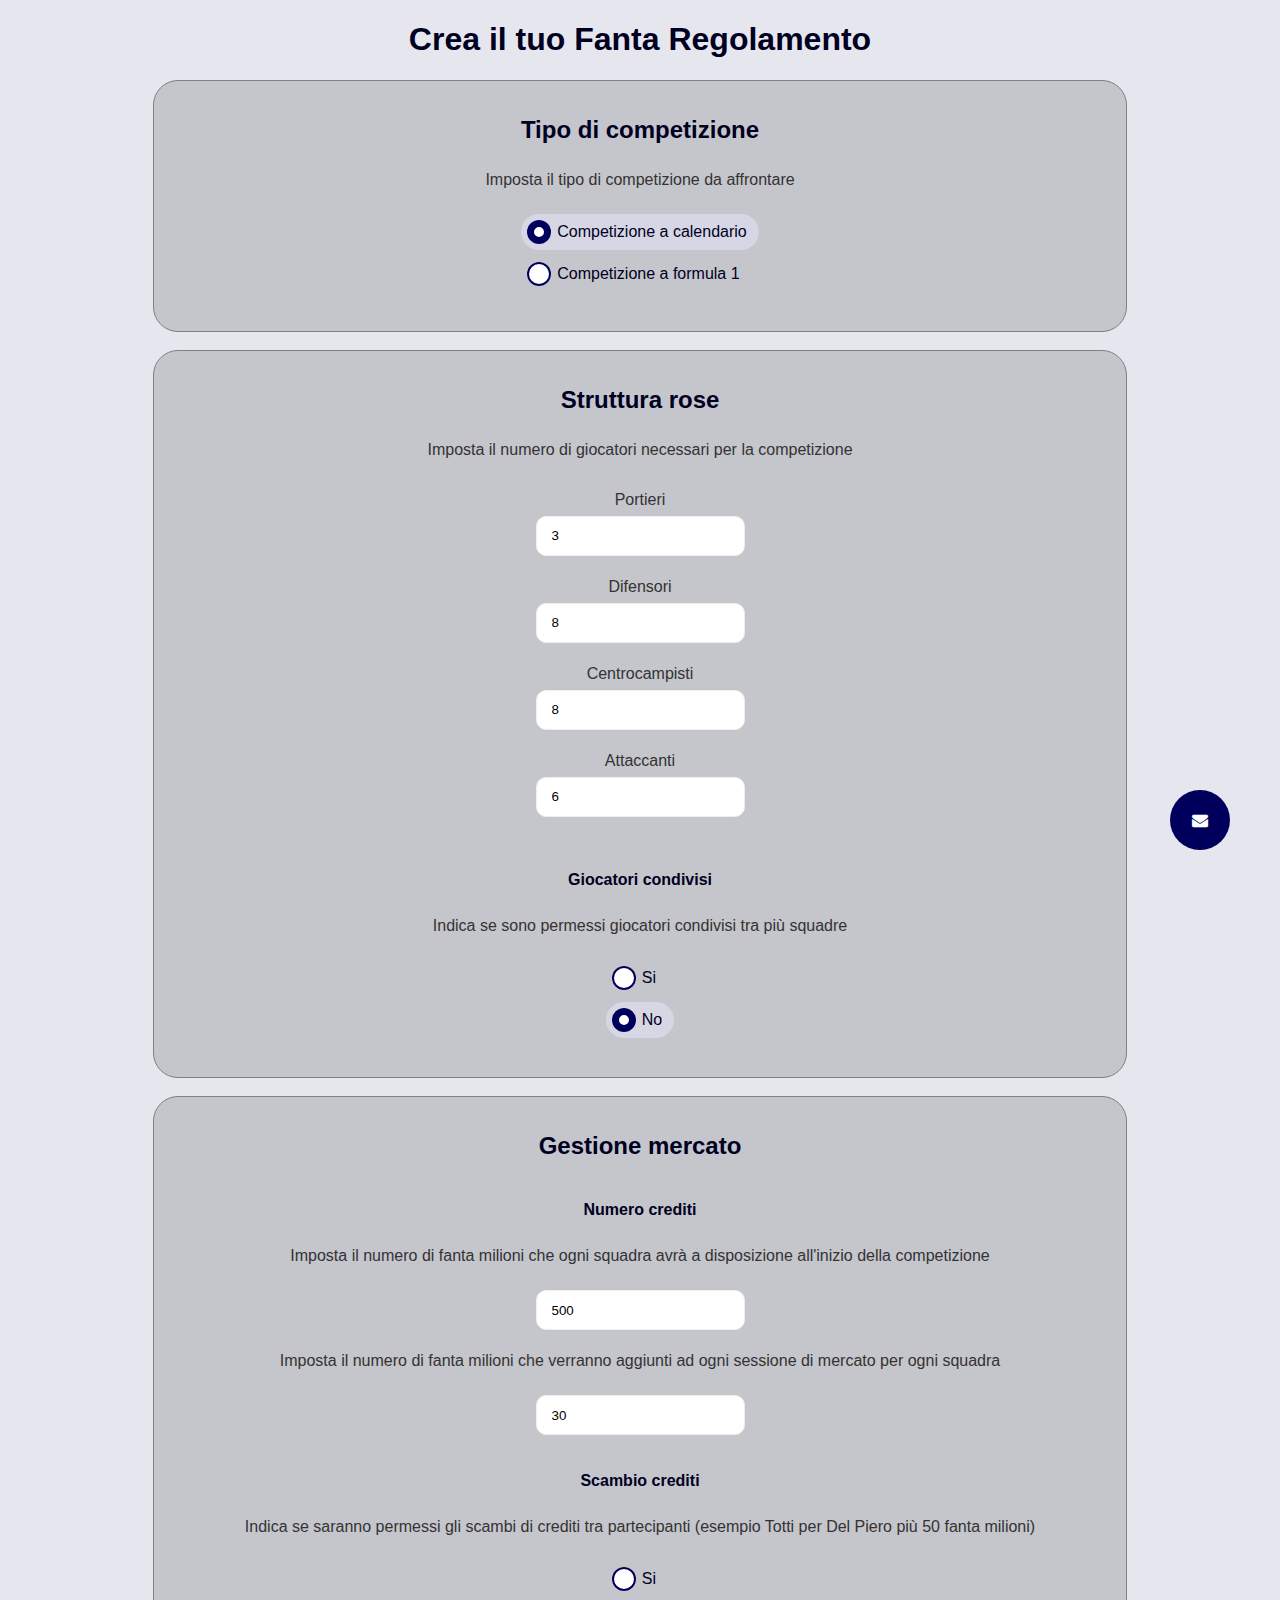
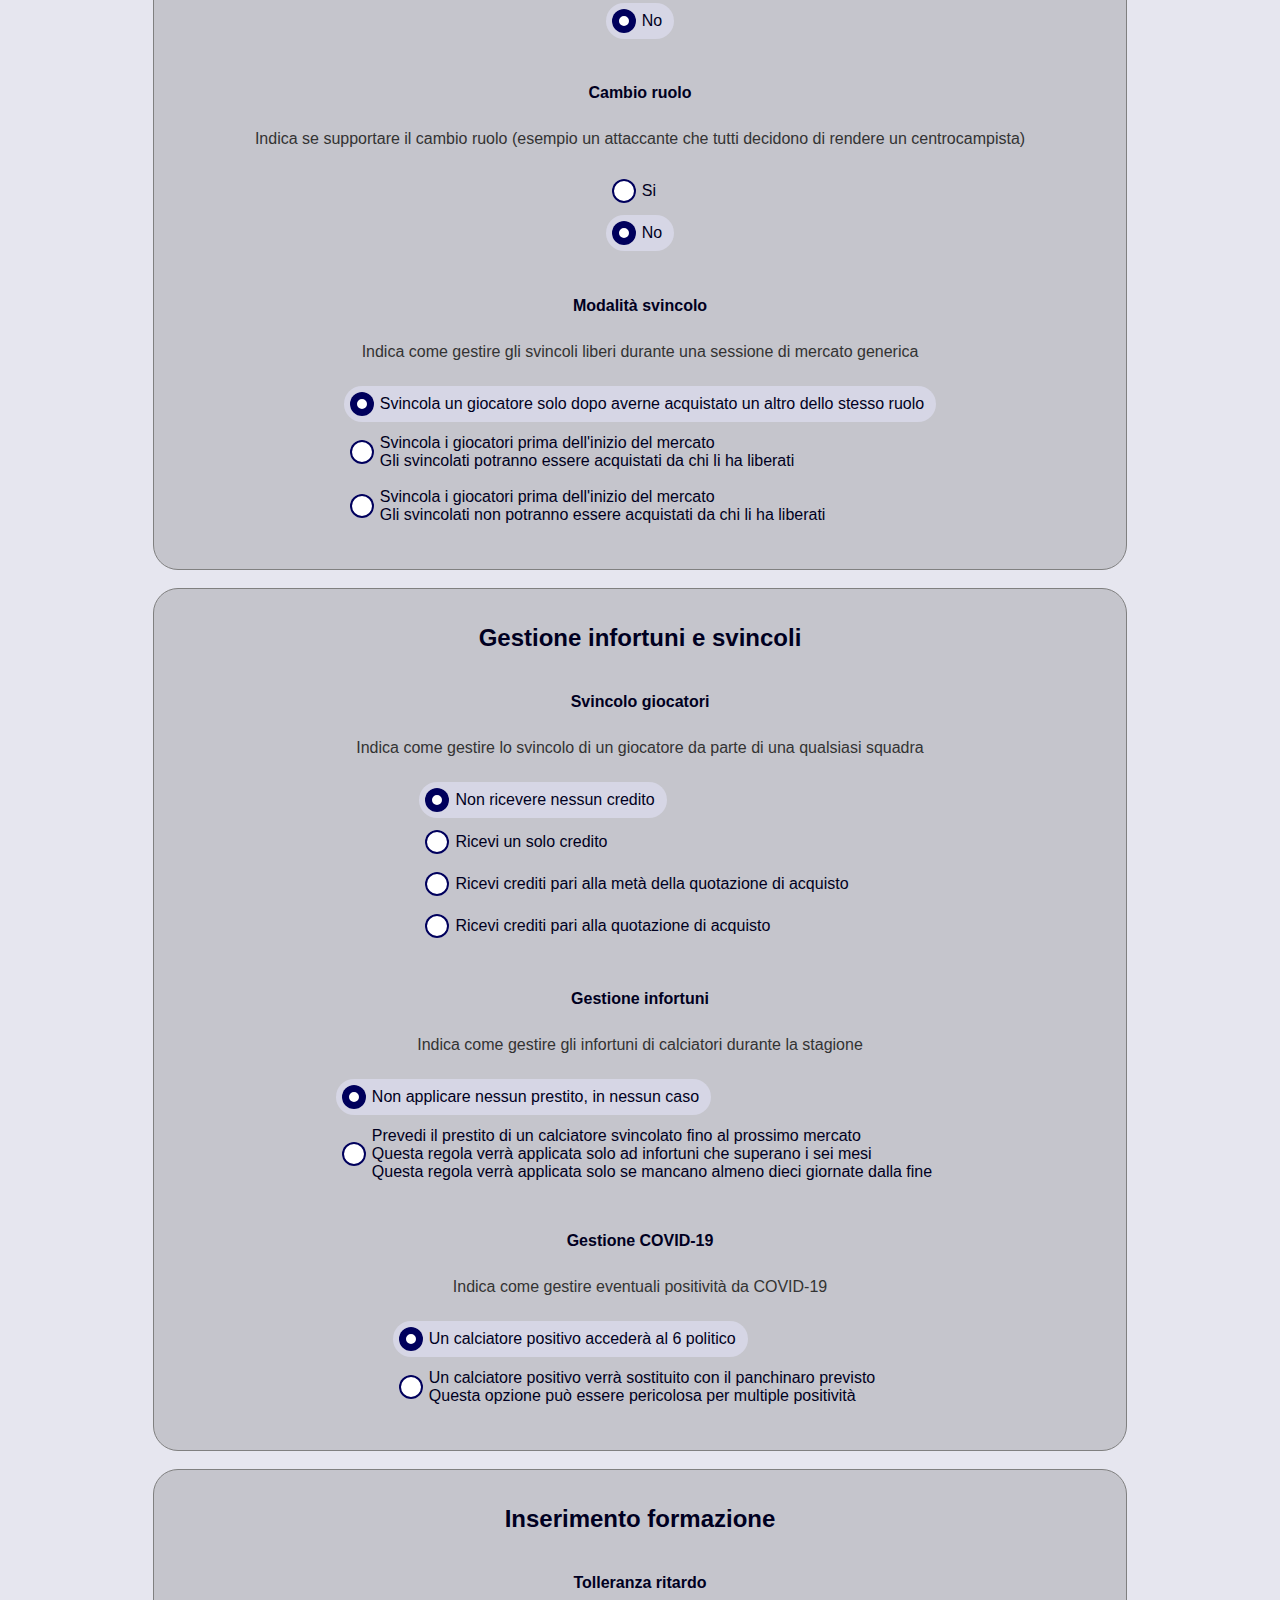
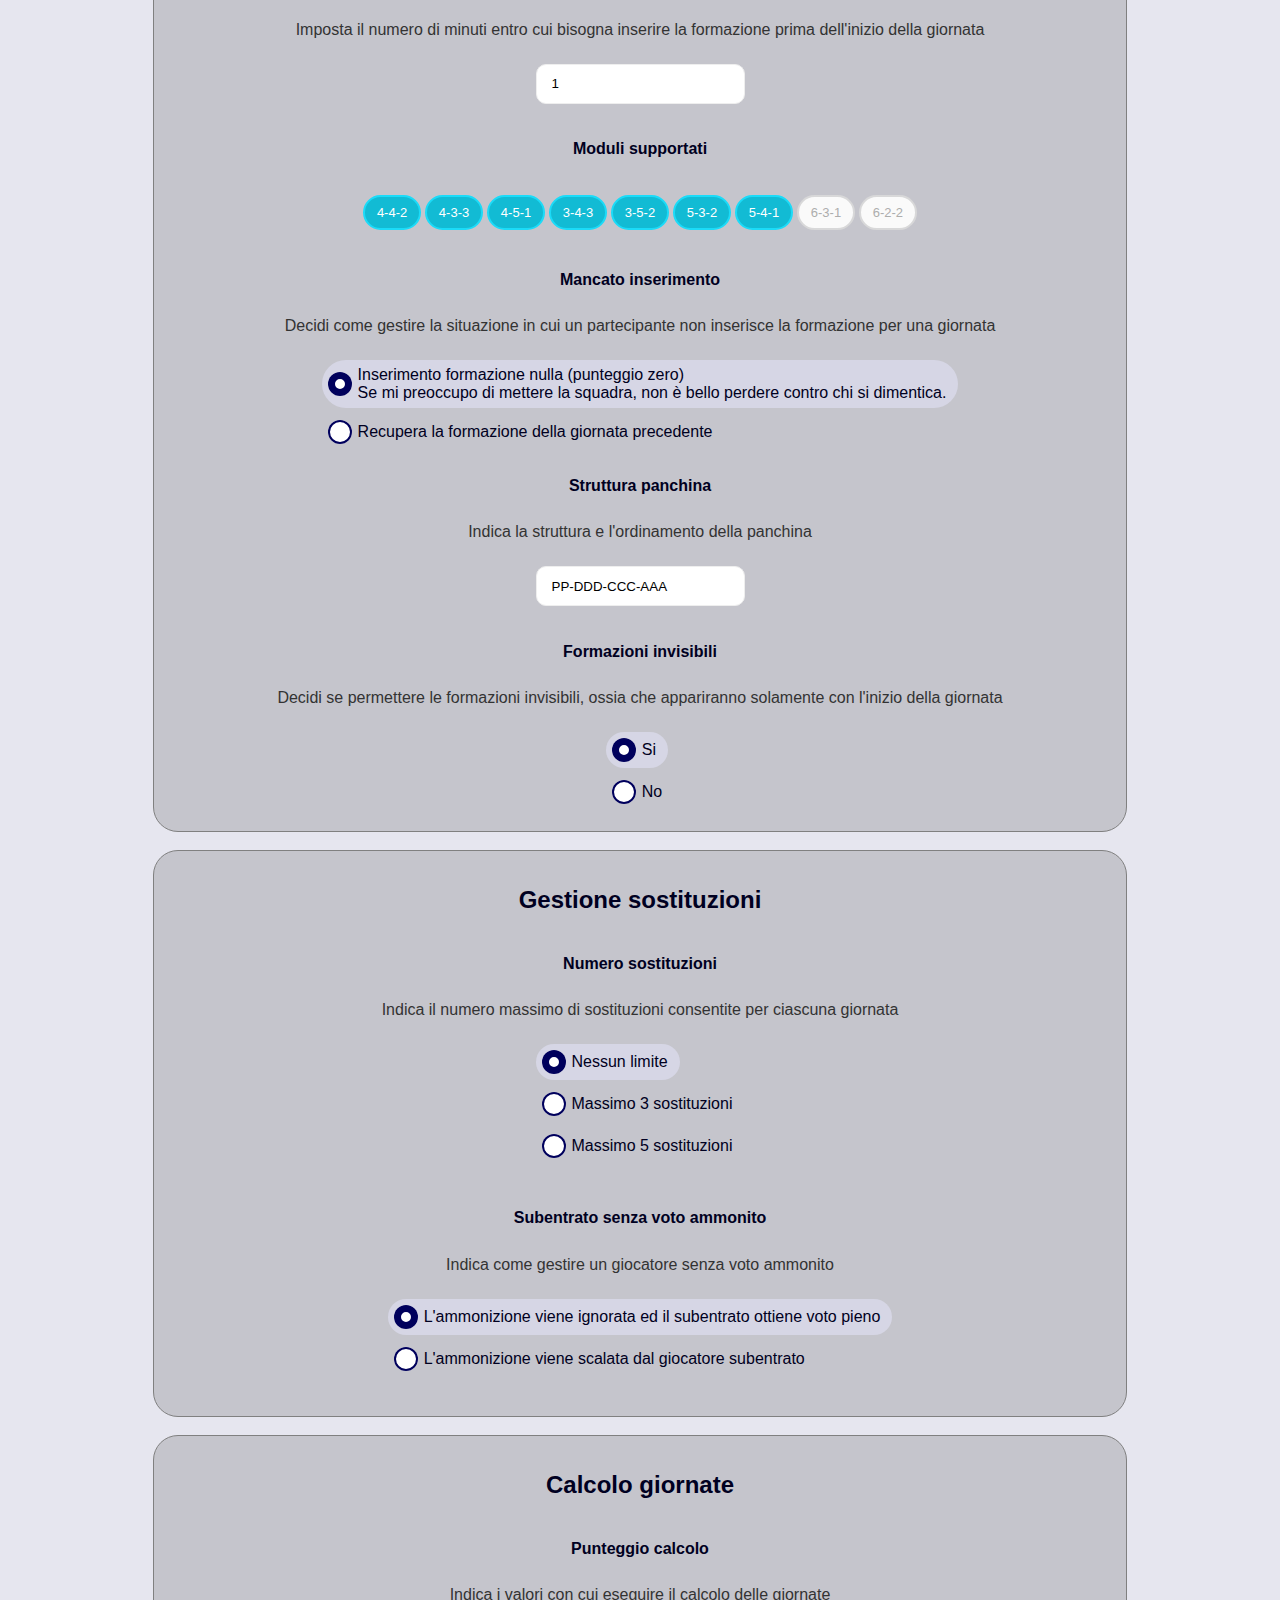
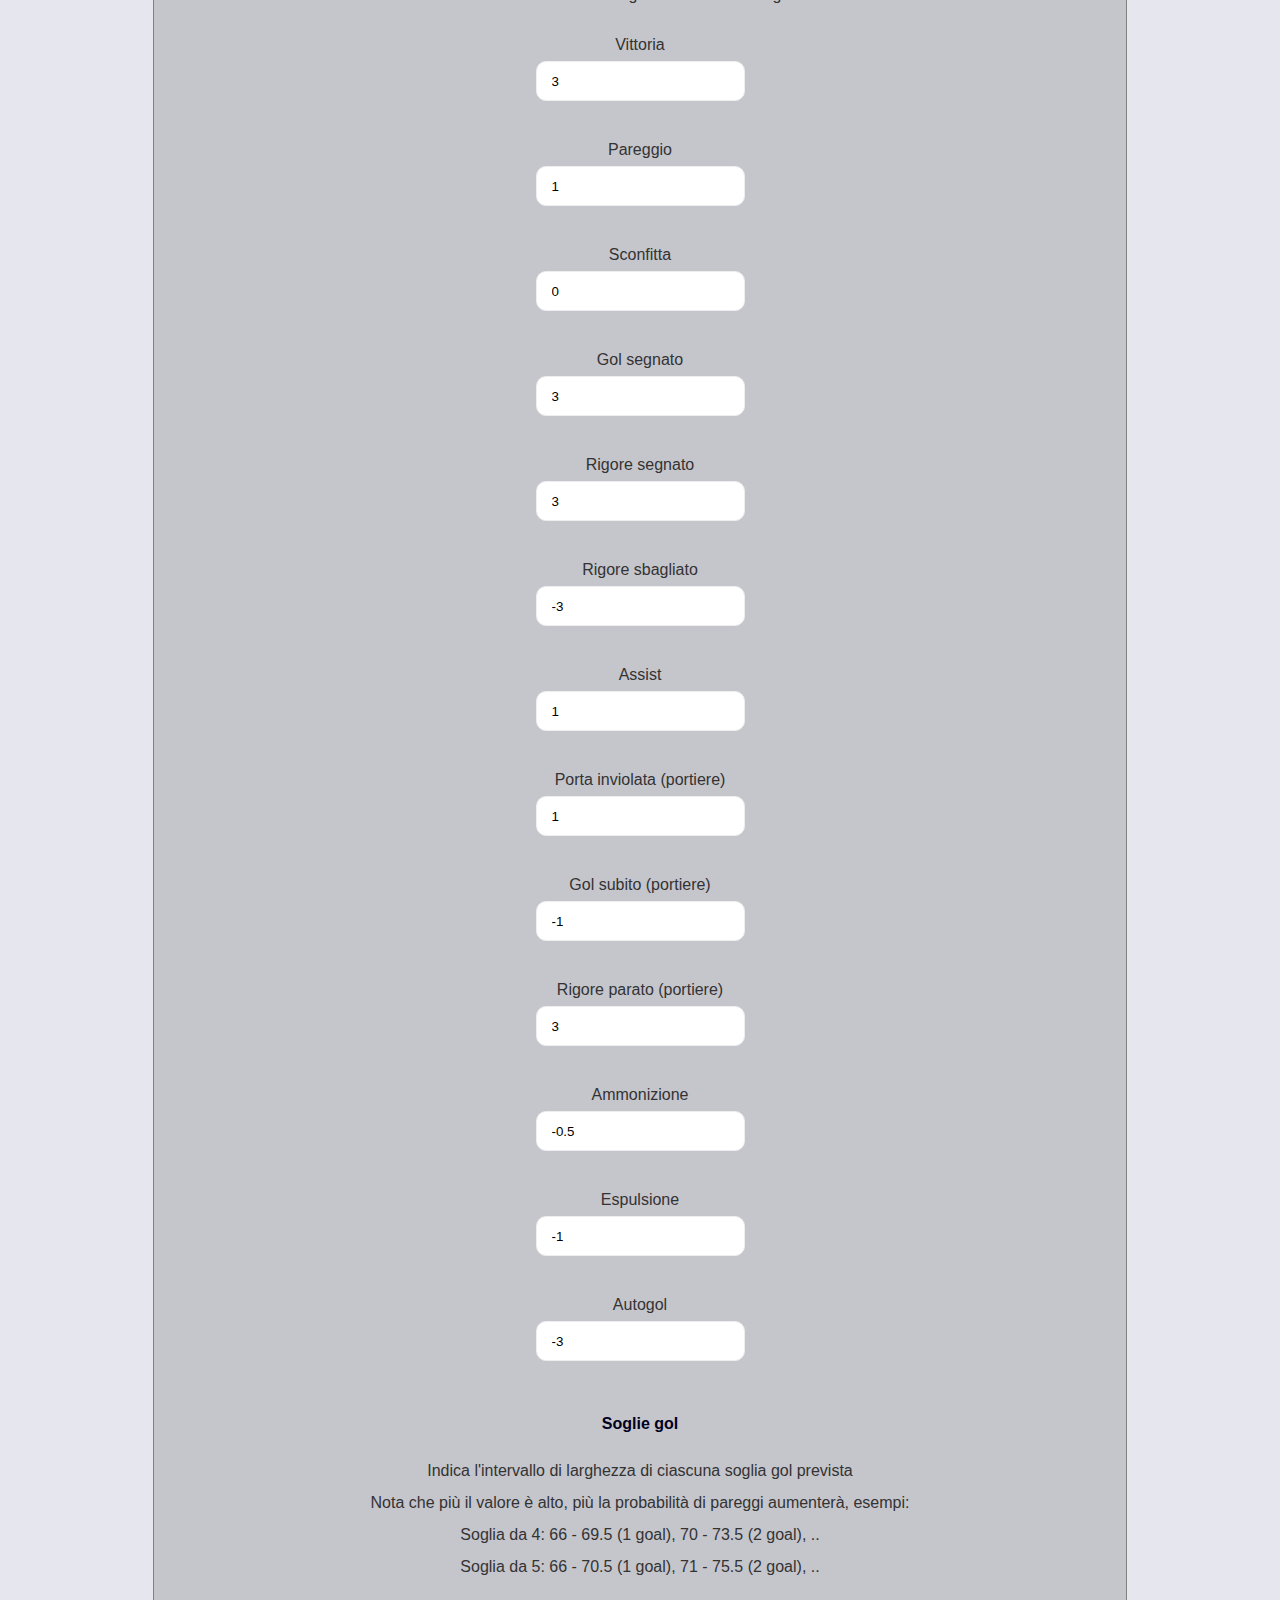
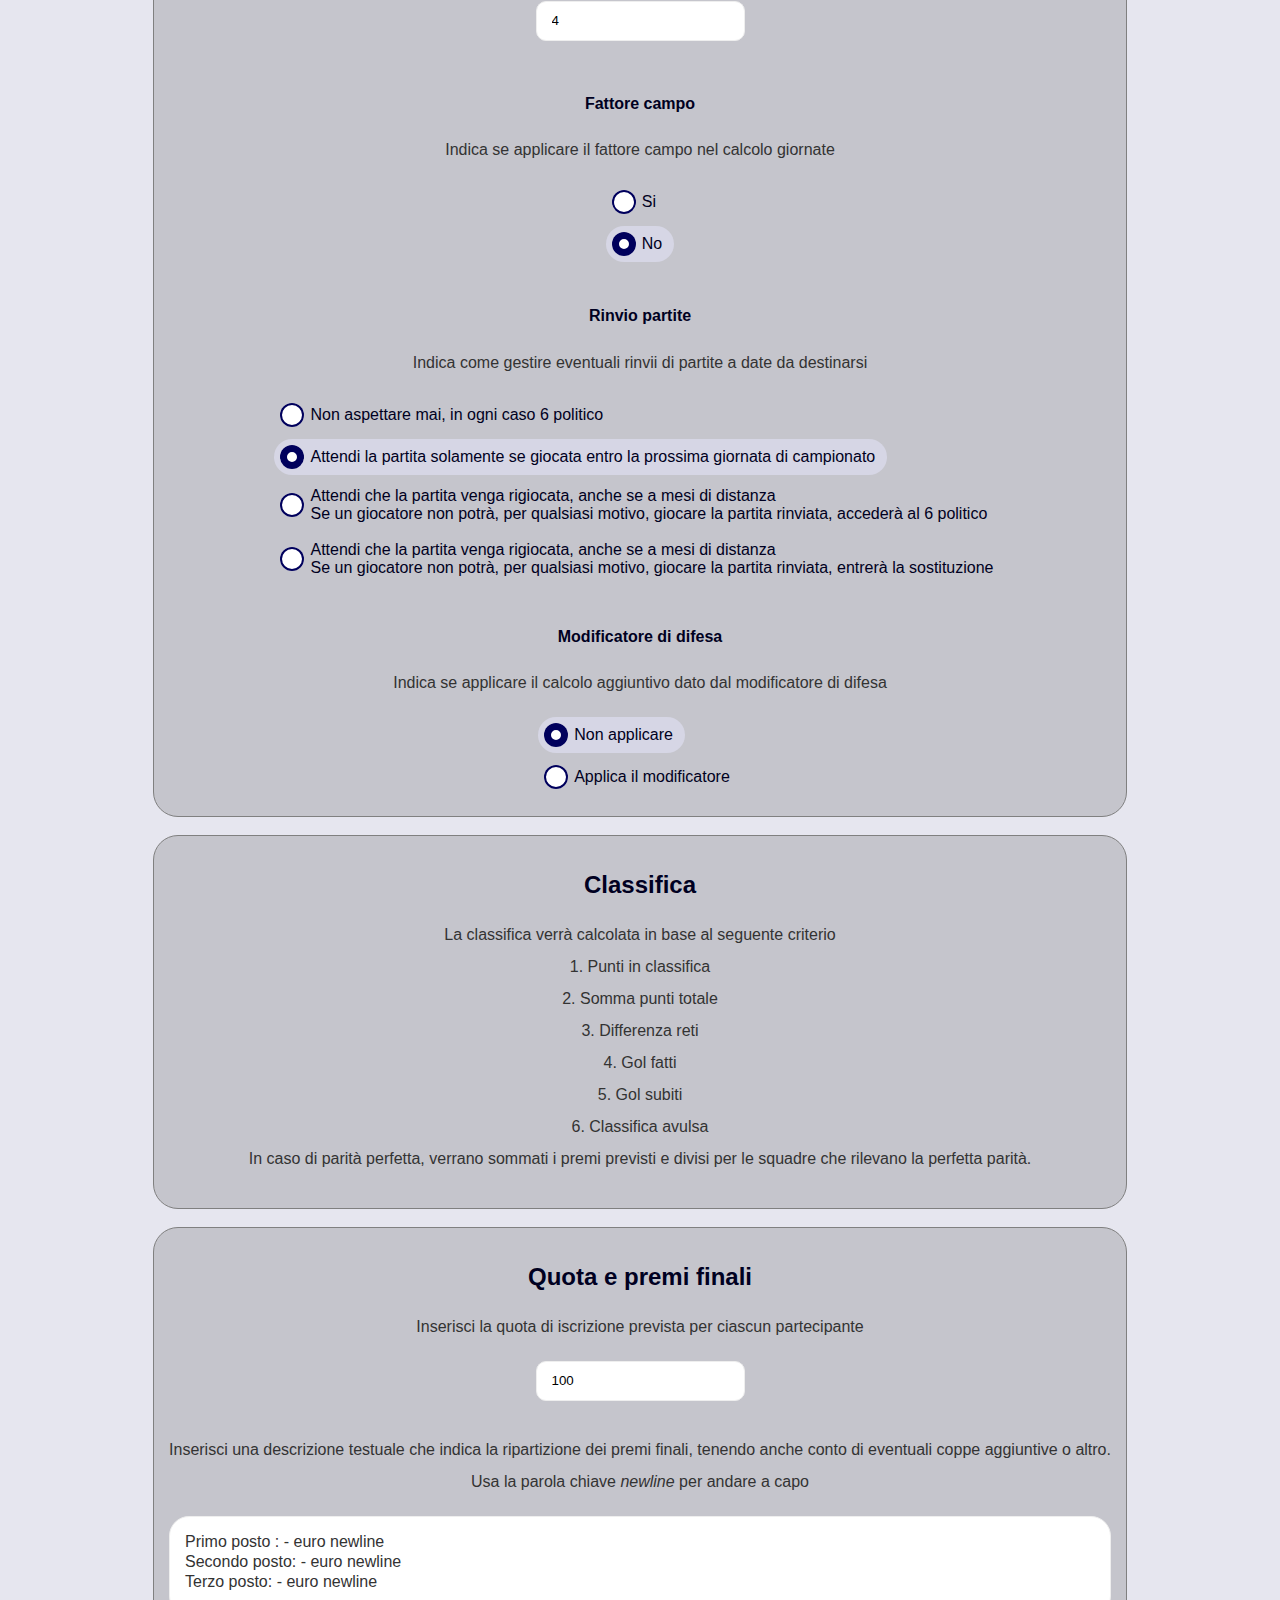
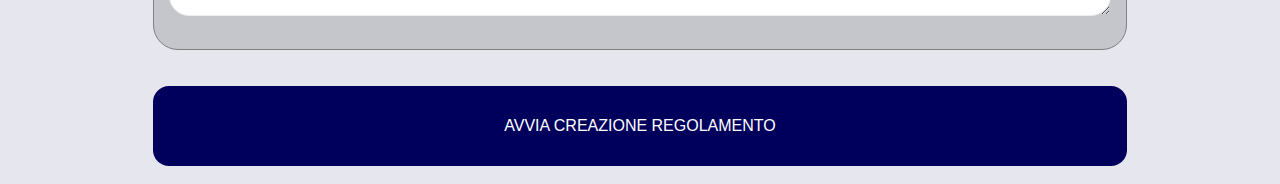
==== commit 481f2e7f: "gestioneSvincoliPreMercato" ====
--- a/index.html
+++ b/index.html
@@ -3,6 +3,7 @@
 	<head>
 		<script src="scripts.js"></script>
 		<link rel="stylesheet" href="style.css">
+		<meta name="color-scheme" content="light only">
 		<meta name="viewport" content="width=device-width, initial-scale=1.0">
 		<link href="https://maxcdn.bootstrapcdn.com/font-awesome/4.2.0/css/font-awesome.min.css" rel="stylesheet">
 	</head>
@@ -138,6 +139,7 @@
 					</label>
 				</form>
 			</div>
+			<br>
 			<div class="container">
 				<h4>Cambio ruolo</h4>
 			</div>
@@ -154,6 +156,30 @@
 					<label>
 						<input id = "cbCambioRuoloNo" type="radio" name="radio" checked/>
 						<span>No</span>
+					</label>
+				</form>
+			</div>
+			<br>
+			<div class="container">
+				<h4>Modalità svincolo</h4>
+			</div>
+			<div class="container">
+				<center><p>Indica come gestire gli svincoli liberi durante una sessione di mercato generica</p></center>
+			</div>
+			<br>
+			<div class="container">
+				<form>
+					<label>
+						<input id = "cbSvincoloAcquisto" type="radio" name="radio" checked />
+						<span>Svincola un giocatore solo dopo averne acquistato un altro dello stesso ruolo</span>
+					</label>
+					<label>
+						<input id = "cbSvincoloInizioSi" type="radio" name="radio" />
+						<span>Svincola i giocatori prima dell'inizio del mercato<br>Gli svincolati potranno essere acquistati da chi li ha liberati</span>
+					</label>
+					<label>
+						<input id = "cbSvincoloInizioNo" type="radio" name="radio" />
+						<span>Svincola i giocatori prima dell'inizio del mercato<br>Gli svincolati non potranno essere acquistati da chi li ha liberati</span>
 					</label>
 				</form>
 			</div>
--- a/style.css
+++ b/style.css
@@ -1,7 +1,13 @@
 *,
 *:after,
-*:before {
+*:before
+{
 	box-sizing: border-box;
+}
+
+:root
+{
+	color-scheme: light only;
 }
 
 body
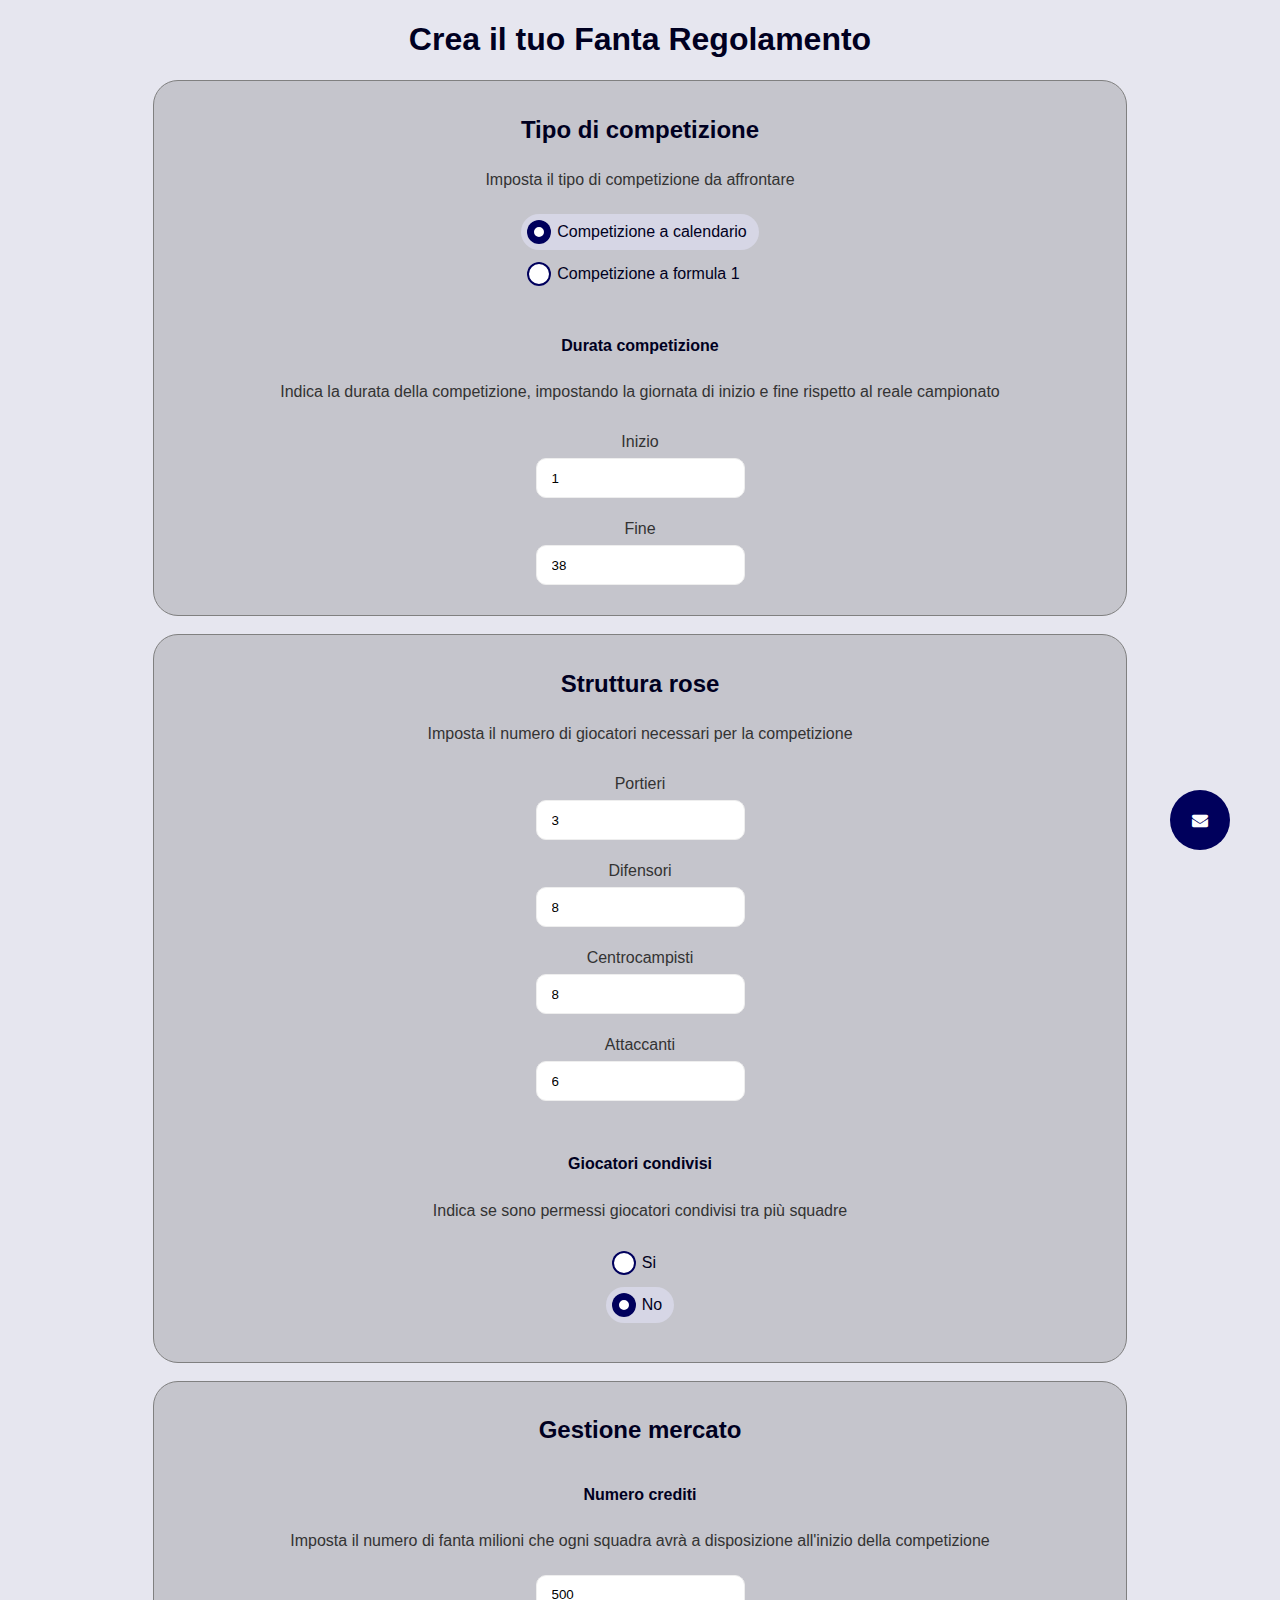
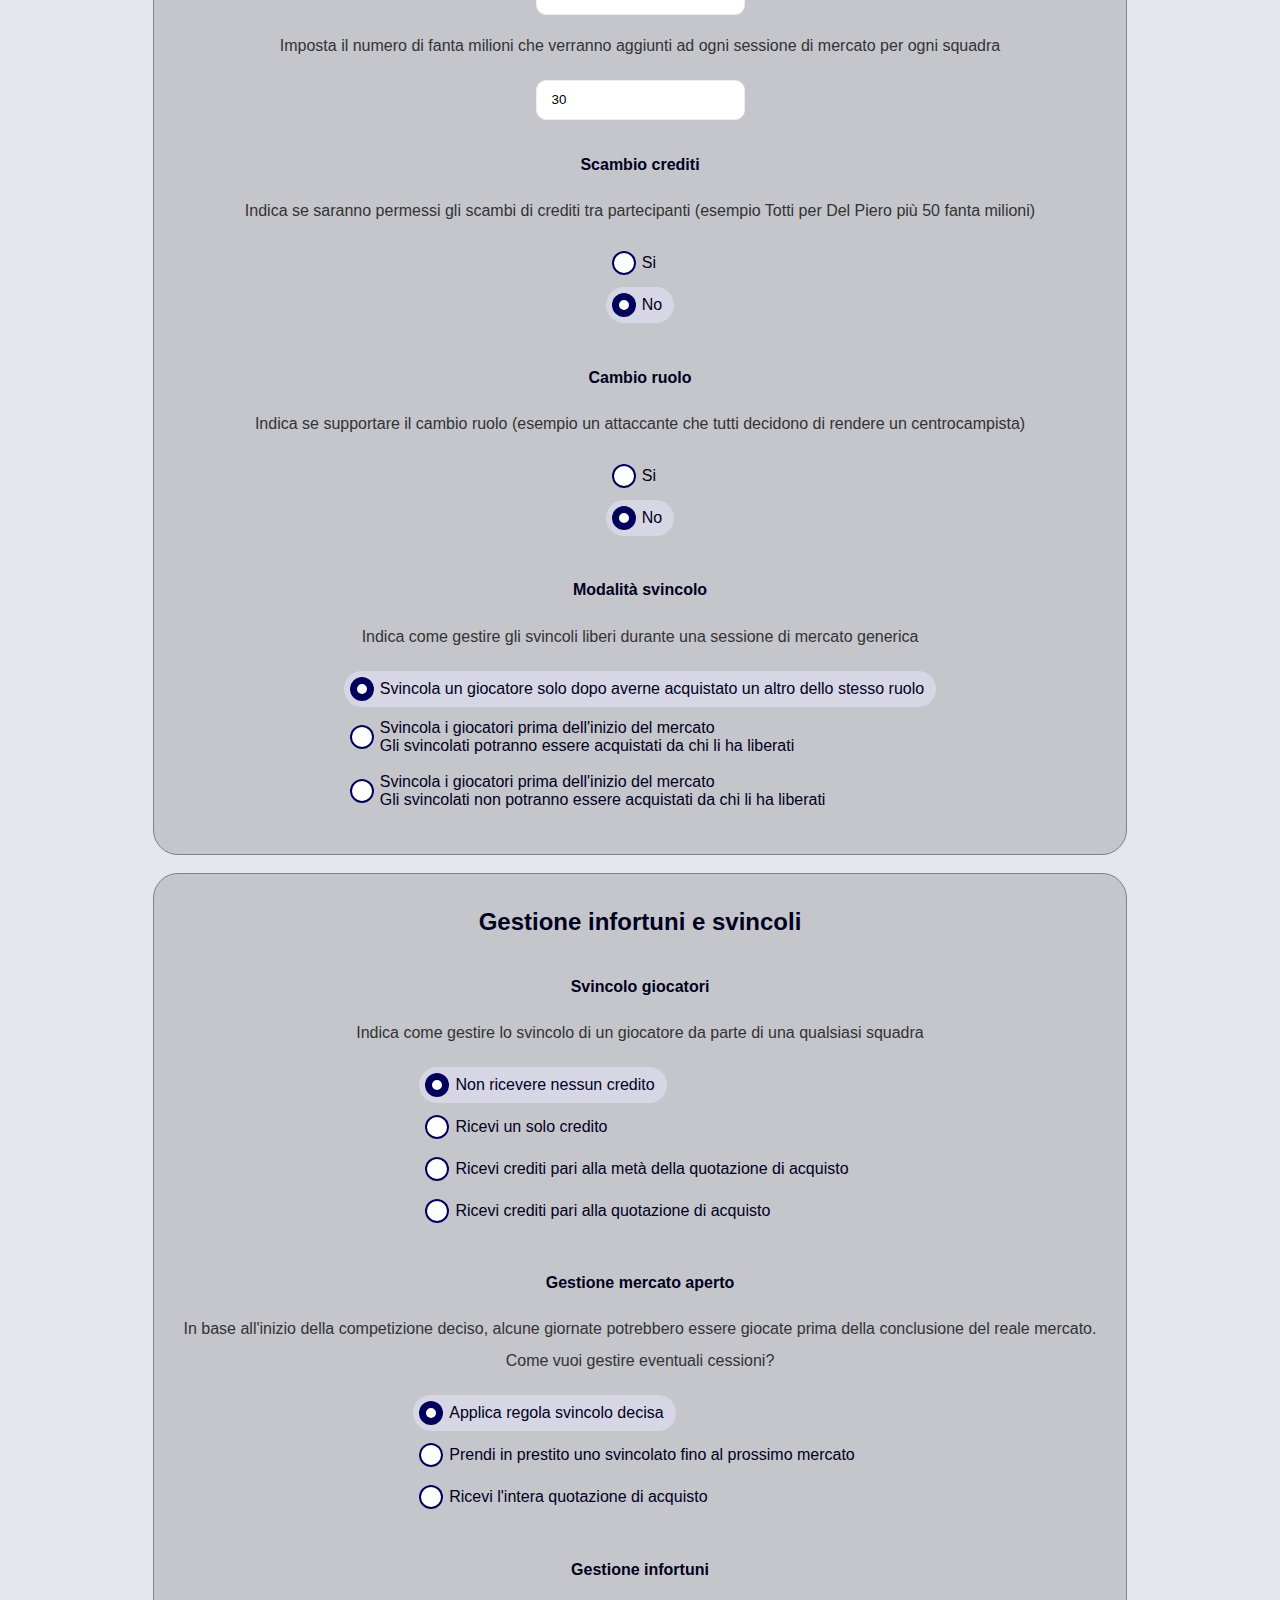
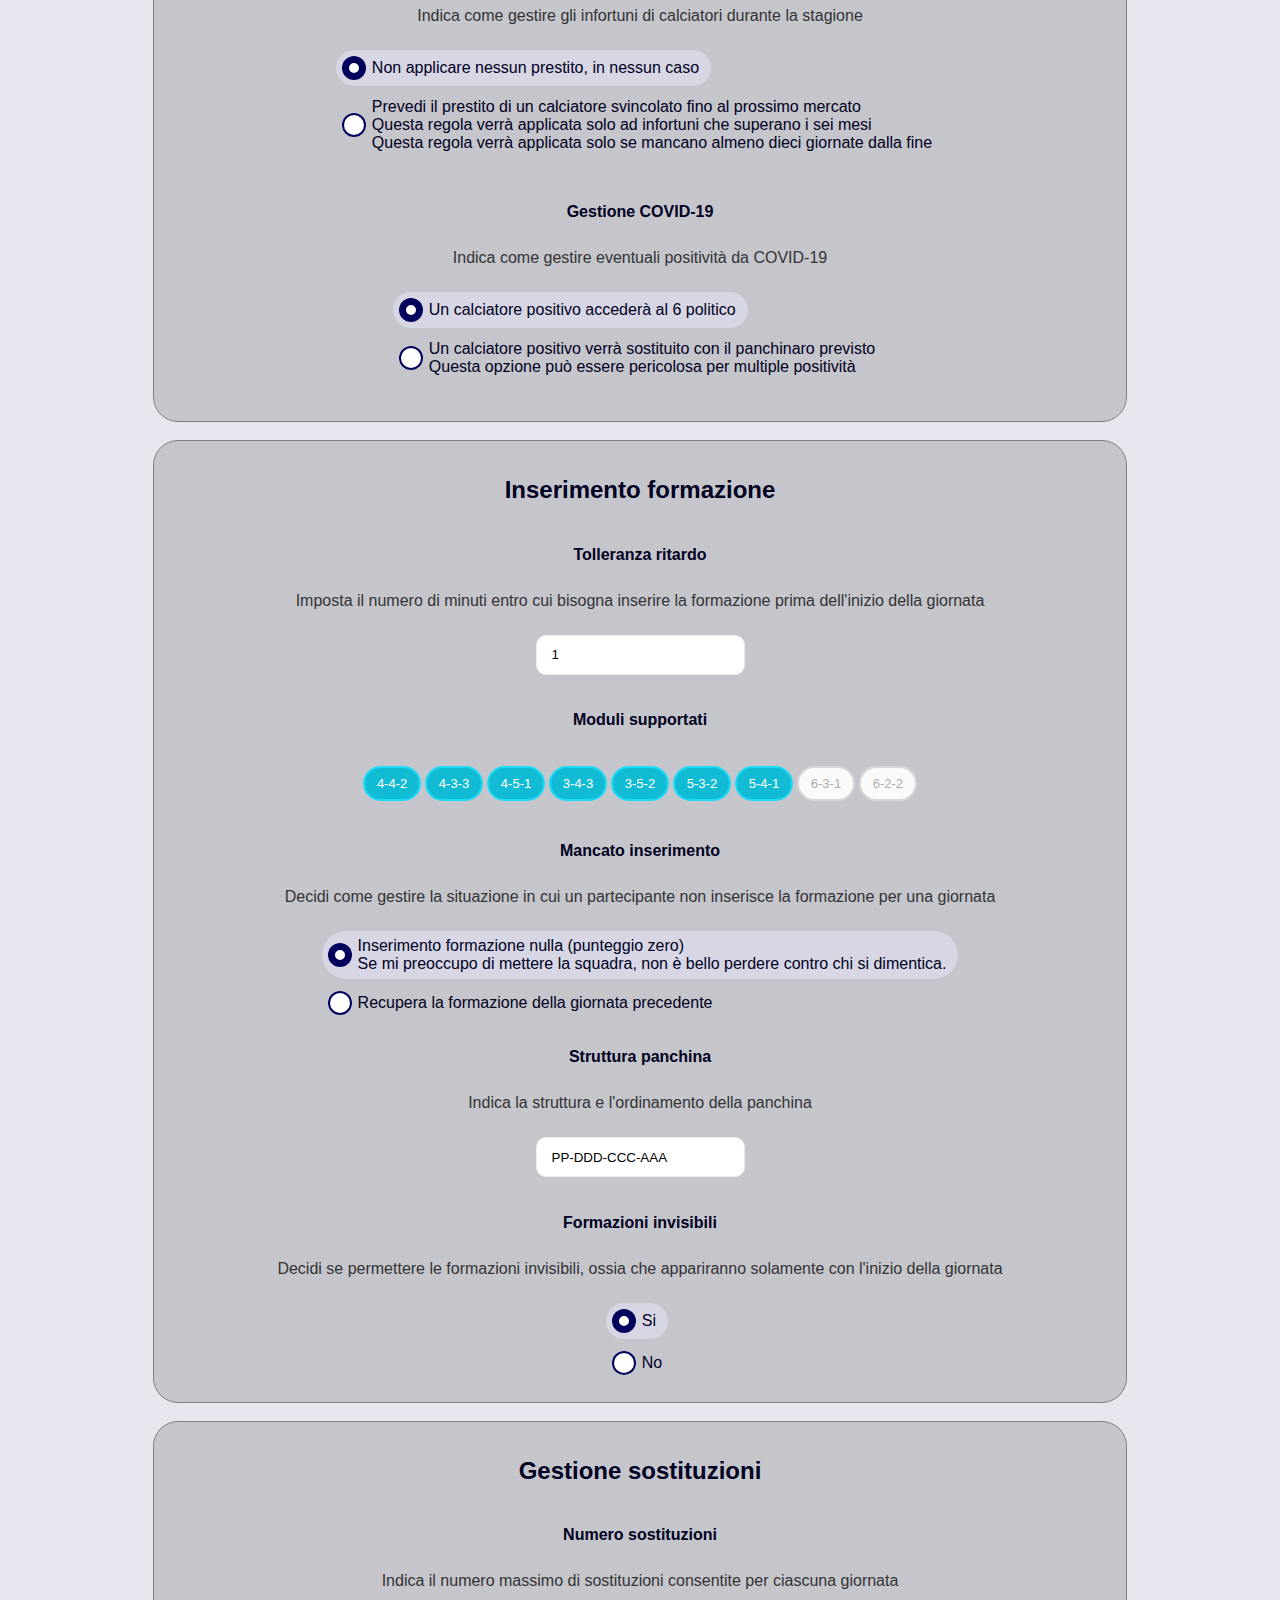
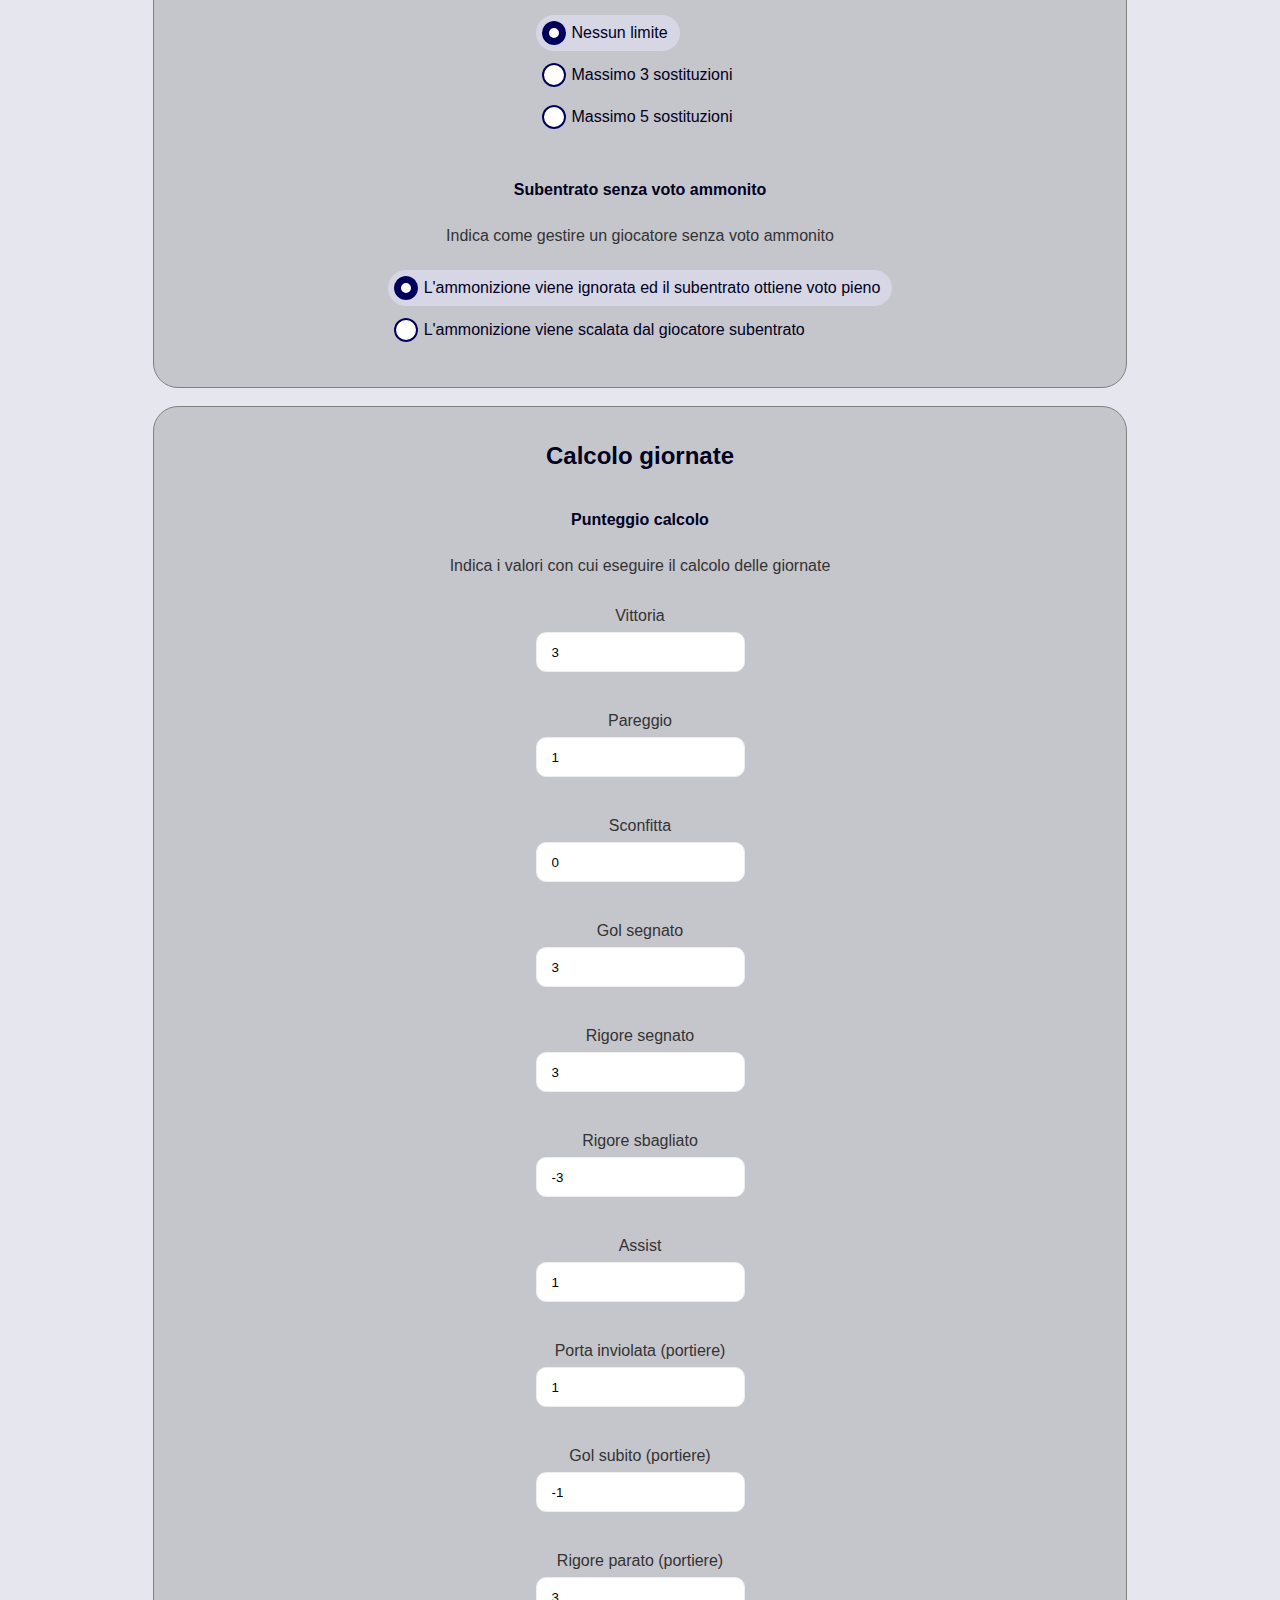
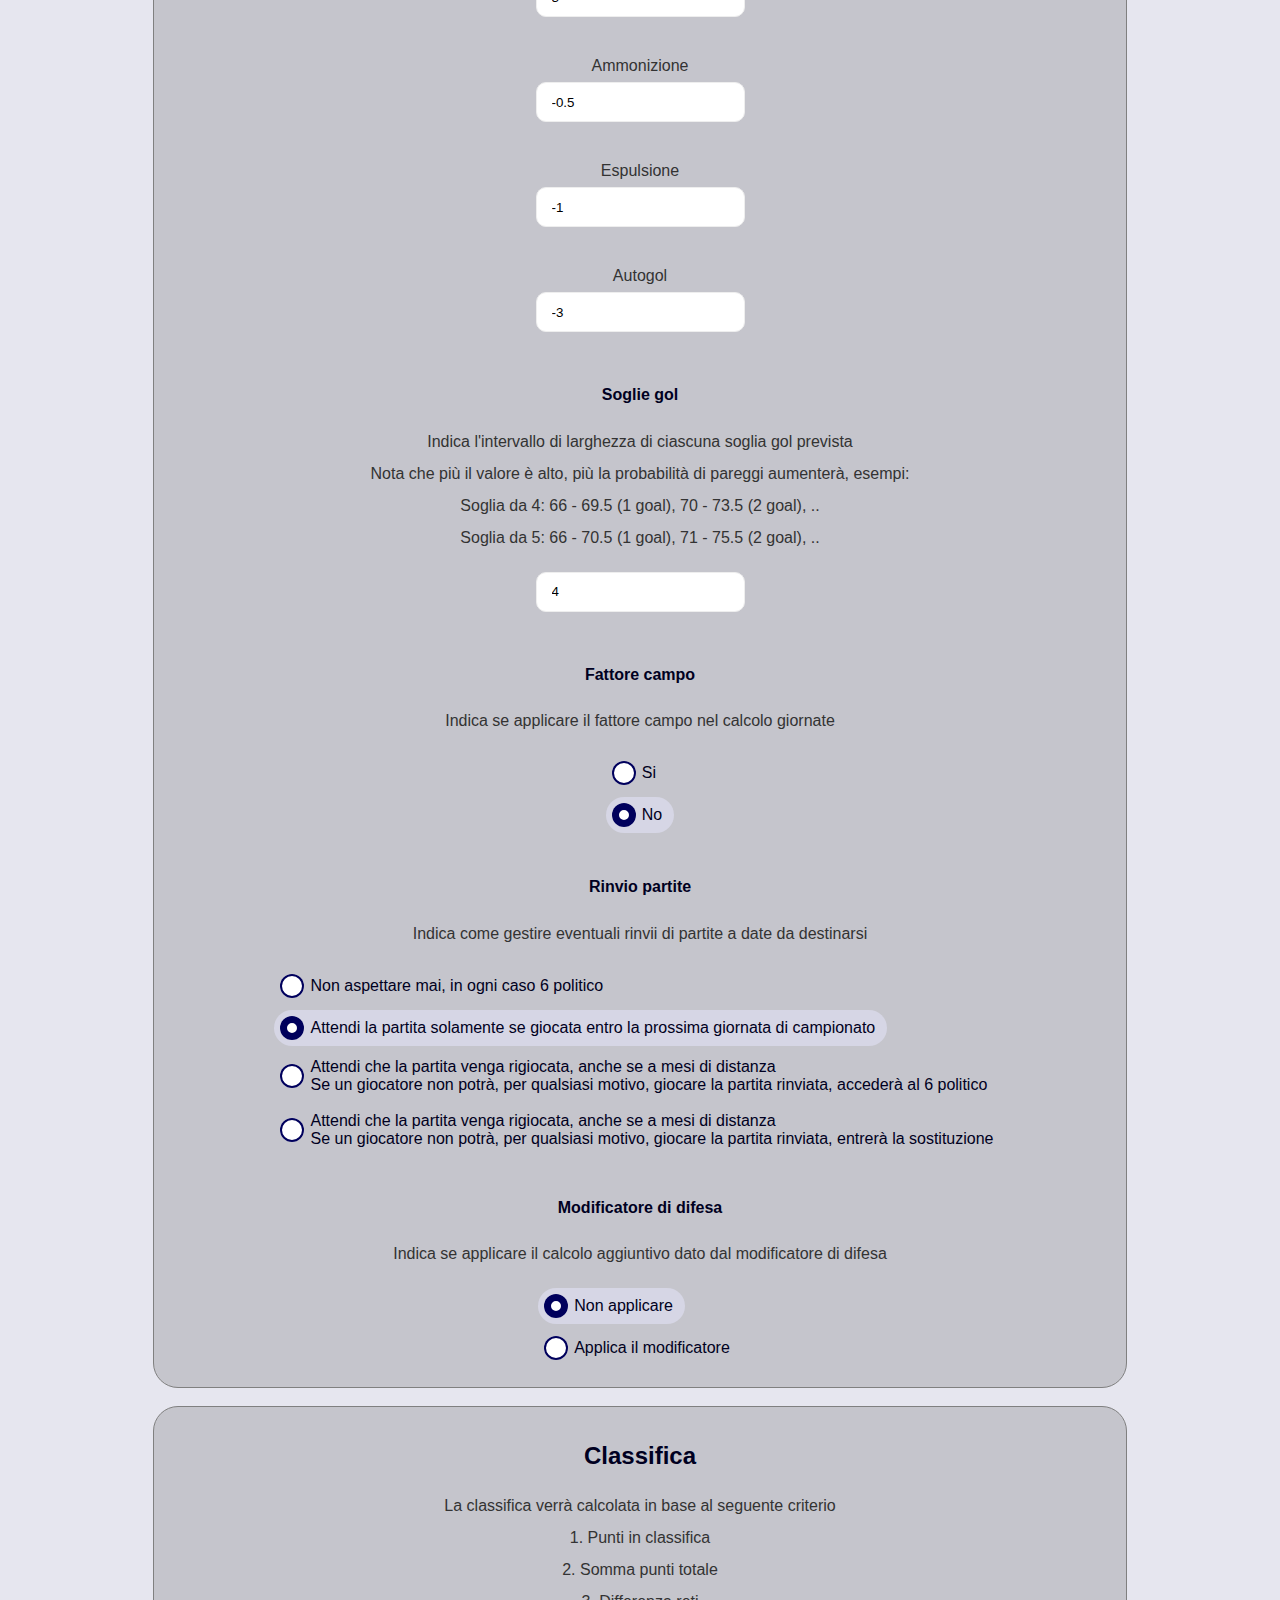
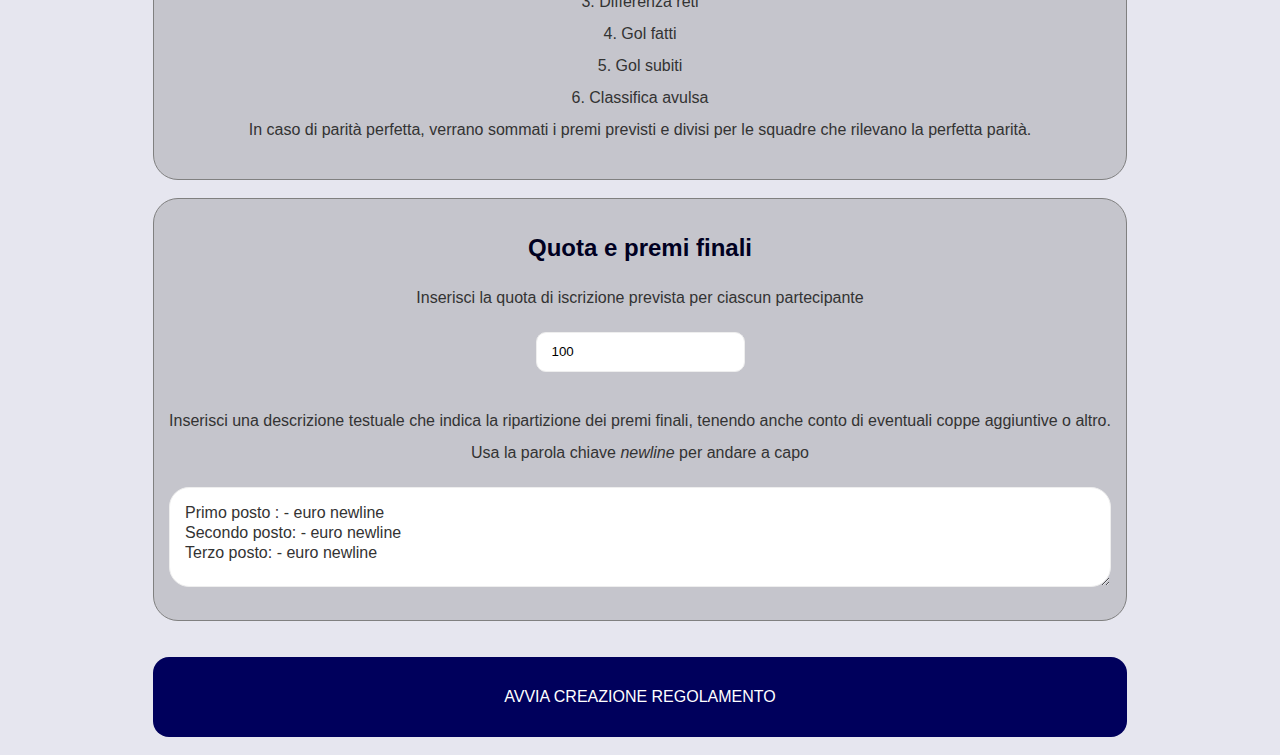
==== commit 727f338a: "050822" ====
--- a/index.html
+++ b/index.html
@@ -34,6 +34,24 @@
 				</form>
 			</div>
 			<br>
+			<div class="container">
+				<h4>Durata competizione</h4>
+			</div>
+			<div class="container">
+				<center><p>Indica la durata della competizione, impostando la giornata di inizio e fine rispetto al reale campionato</p></center>
+			</div>
+			<br>
+			<center><p>Inizio</p></center>
+			<div class="container">
+				<div class="form-group">
+					<input id = "etInizio" type="number" data-rule="required" min = "1" value="1"/>
+				</div>
+			</div><center><p>Fine</p></center>
+			<div class="container">
+				<div class="form-group">
+					<input id = "etFine" type="number" data-rule="required" min = "1" value="38"/>
+				</div>
+			</div>
 		</div>
 		<br>
 
@@ -216,6 +234,30 @@
 					<label>
 						<input id = "cbSvincoloQuotazione" type="radio" name="radio"/>
 						<span>Ricevi crediti pari alla quotazione di acquisto</span>
+					</label>
+				</form>
+			</div>
+			<br>
+			<div class="container">
+				<h4>Gestione mercato aperto</h4>
+			</div>
+			<div class="container">
+				<center><p>In base all'inizio della competizione deciso, alcune giornate potrebbero essere giocate prima della conclusione del reale mercato.<br>Come vuoi gestire eventuali cessioni?</p></center>
+			</div>
+			<br>
+			<div class="container">
+				<form>
+					<label>
+						<input id = "cbPreMercatoSvincolo" type="radio" name="radio" checked/>
+						<span>Applica regola svincolo decisa</span>
+					</label>
+					<label>
+						<input id = "cbPreMercatoPrestito" type="radio" name="radio"/>
+						<span>Prendi in prestito uno svincolato fino al prossimo mercato</span>
+					</label>
+					<label>
+						<input id = "cbPreMercatoQuotazioneIntera" type="radio" name="radio"/>
+						<span>Ricevi l'intera quotazione di acquisto</span>
 					</label>
 				</form>
 			</div>
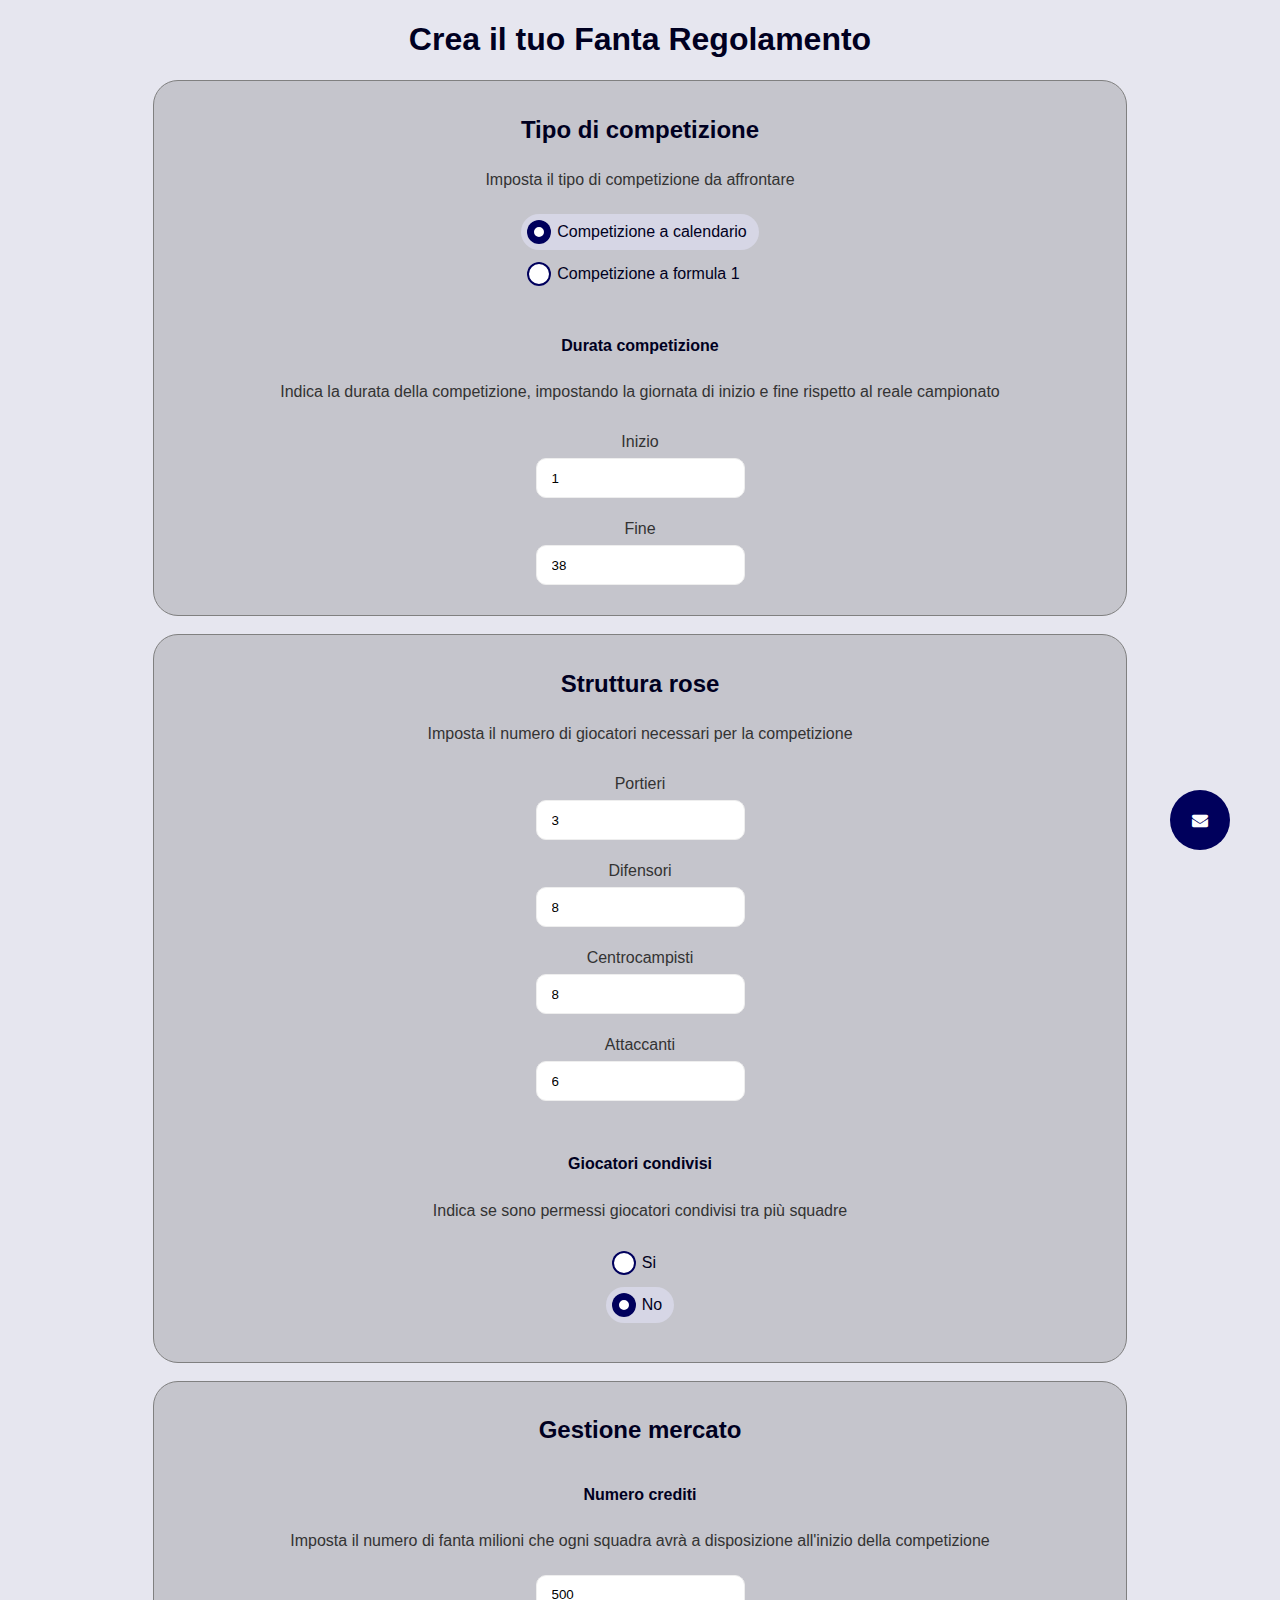
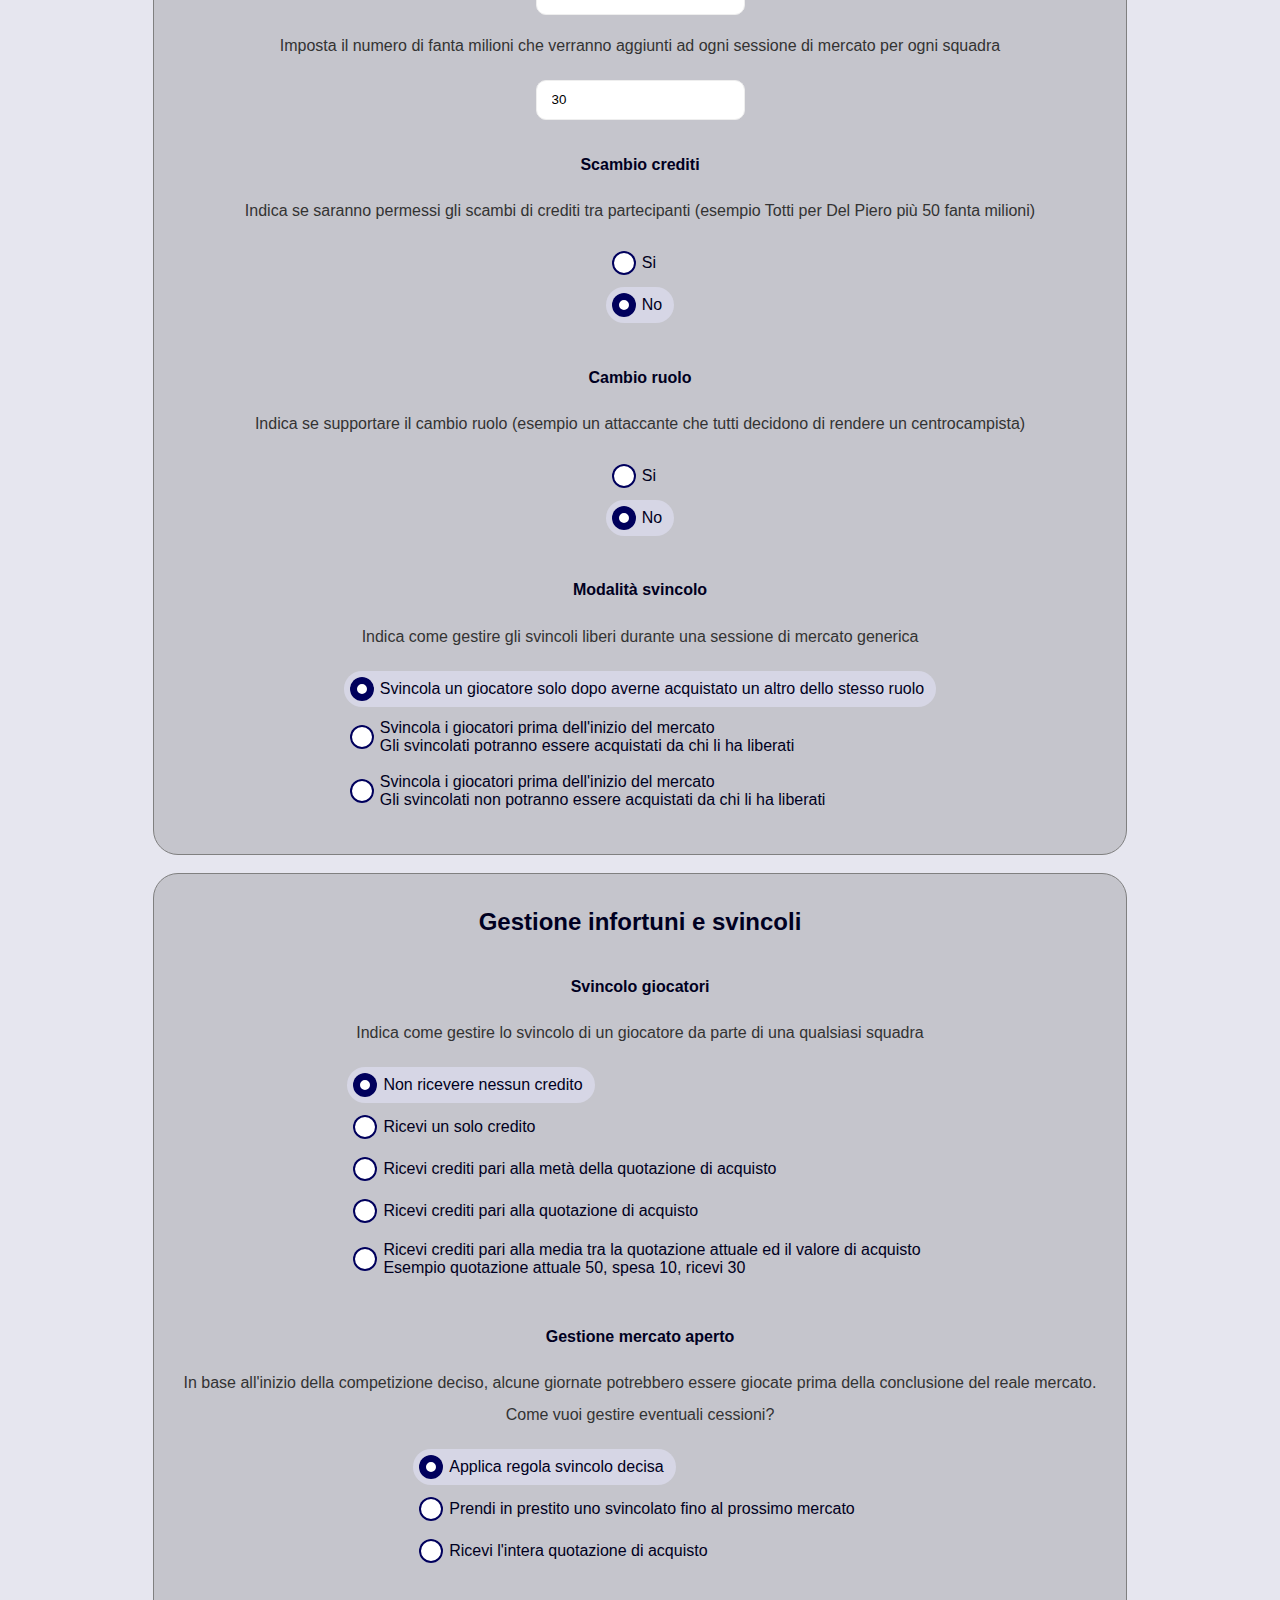
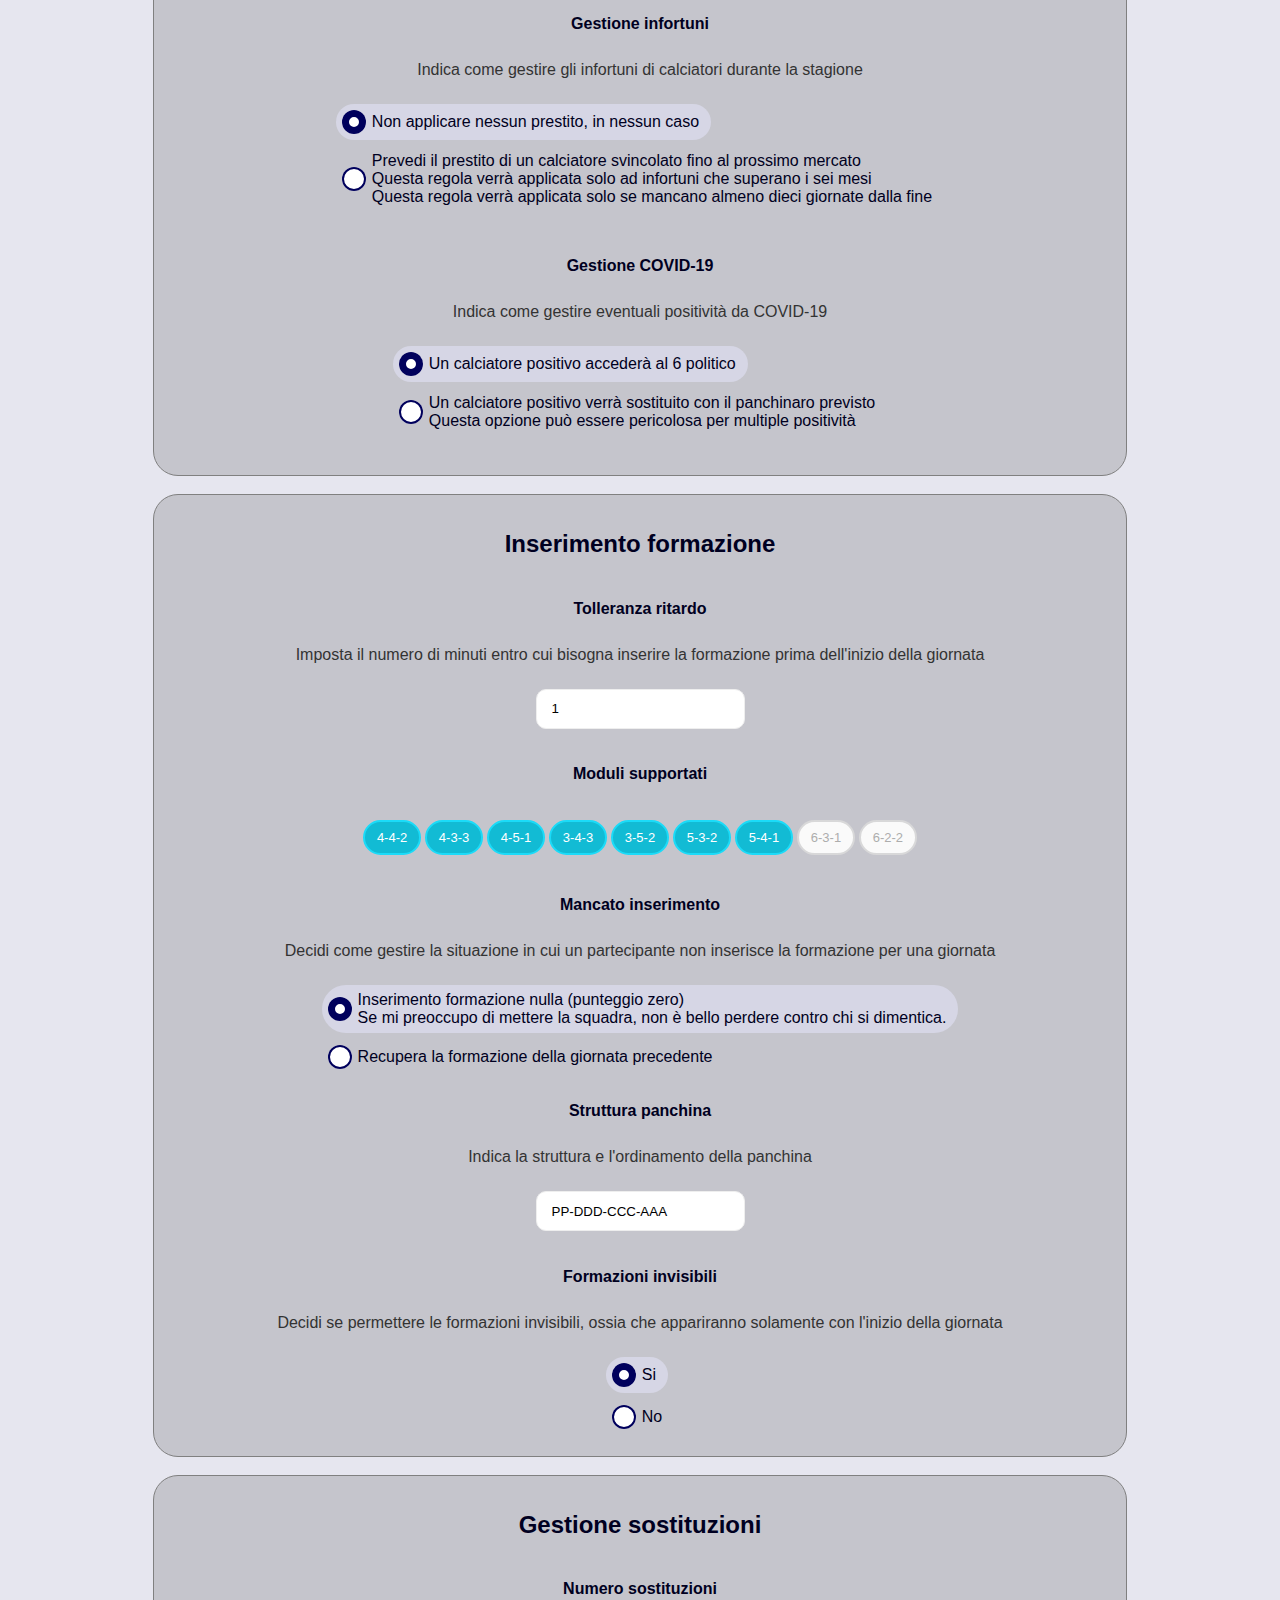
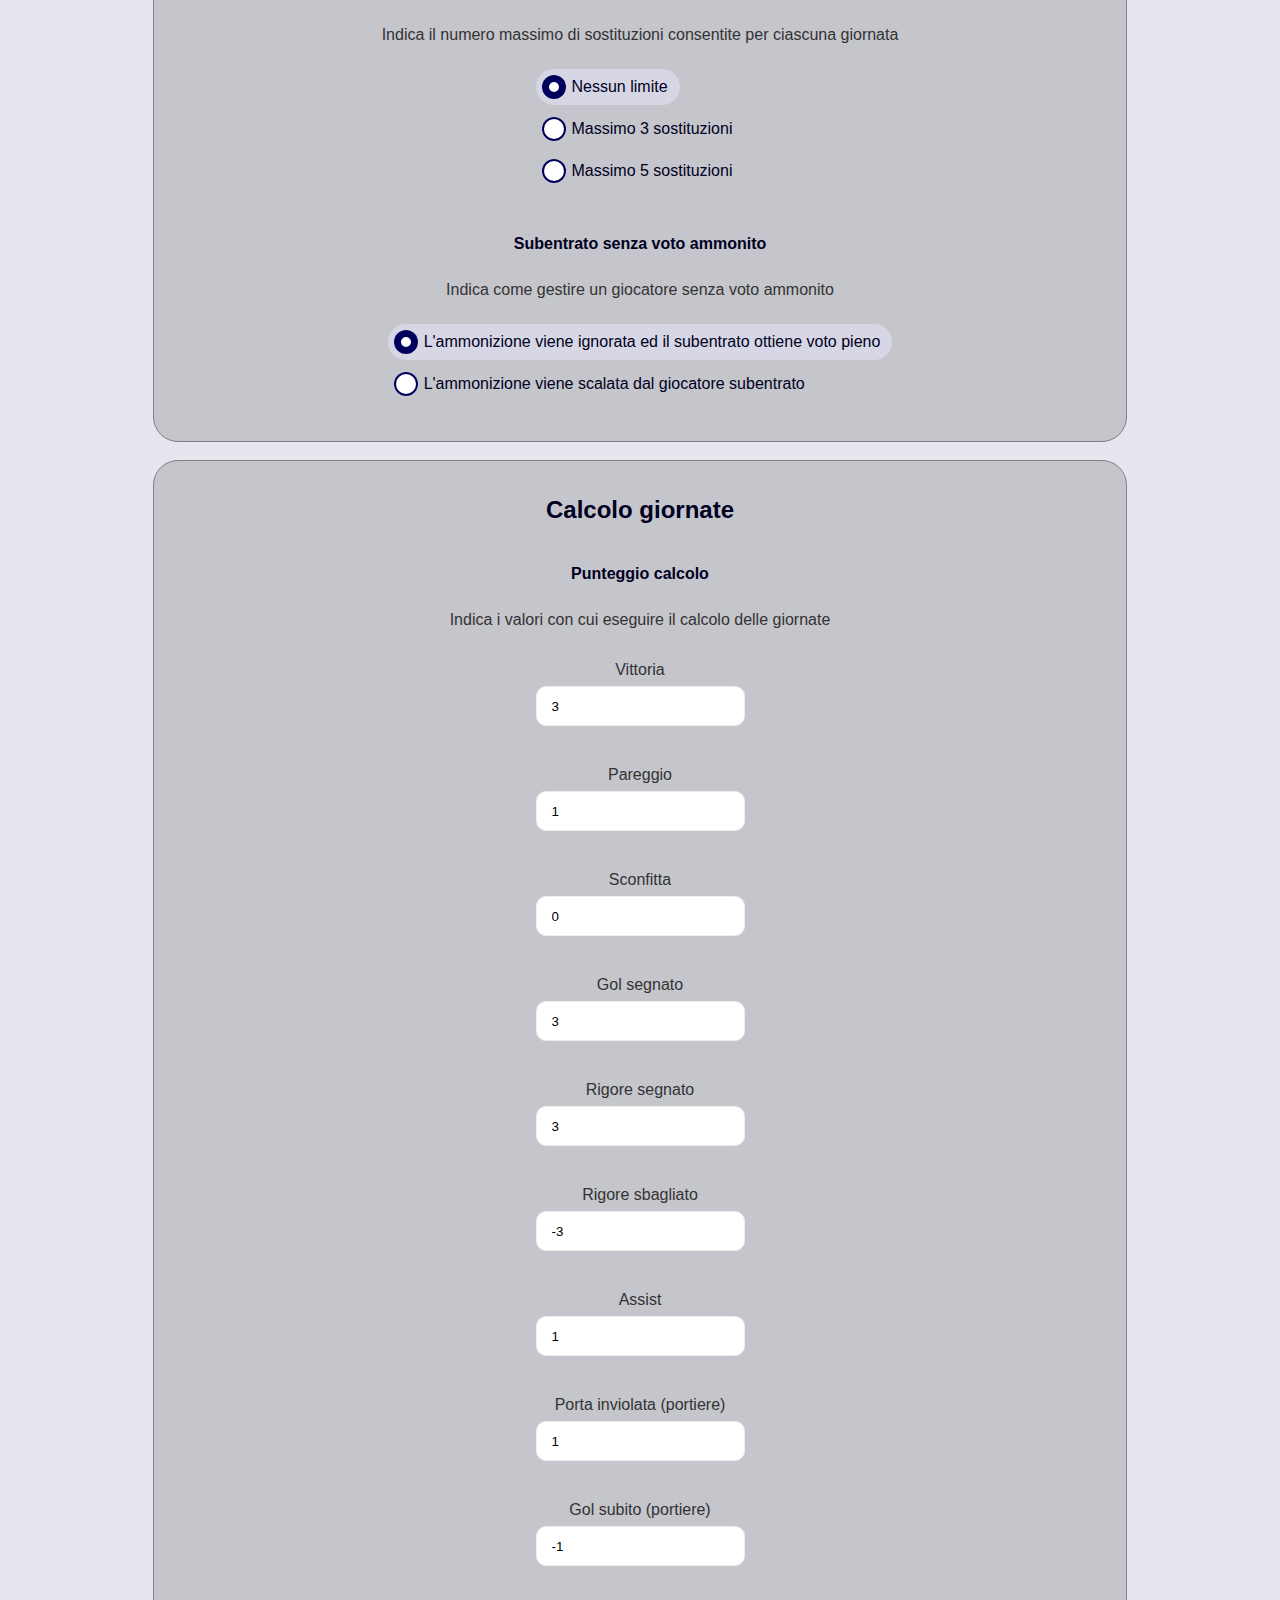
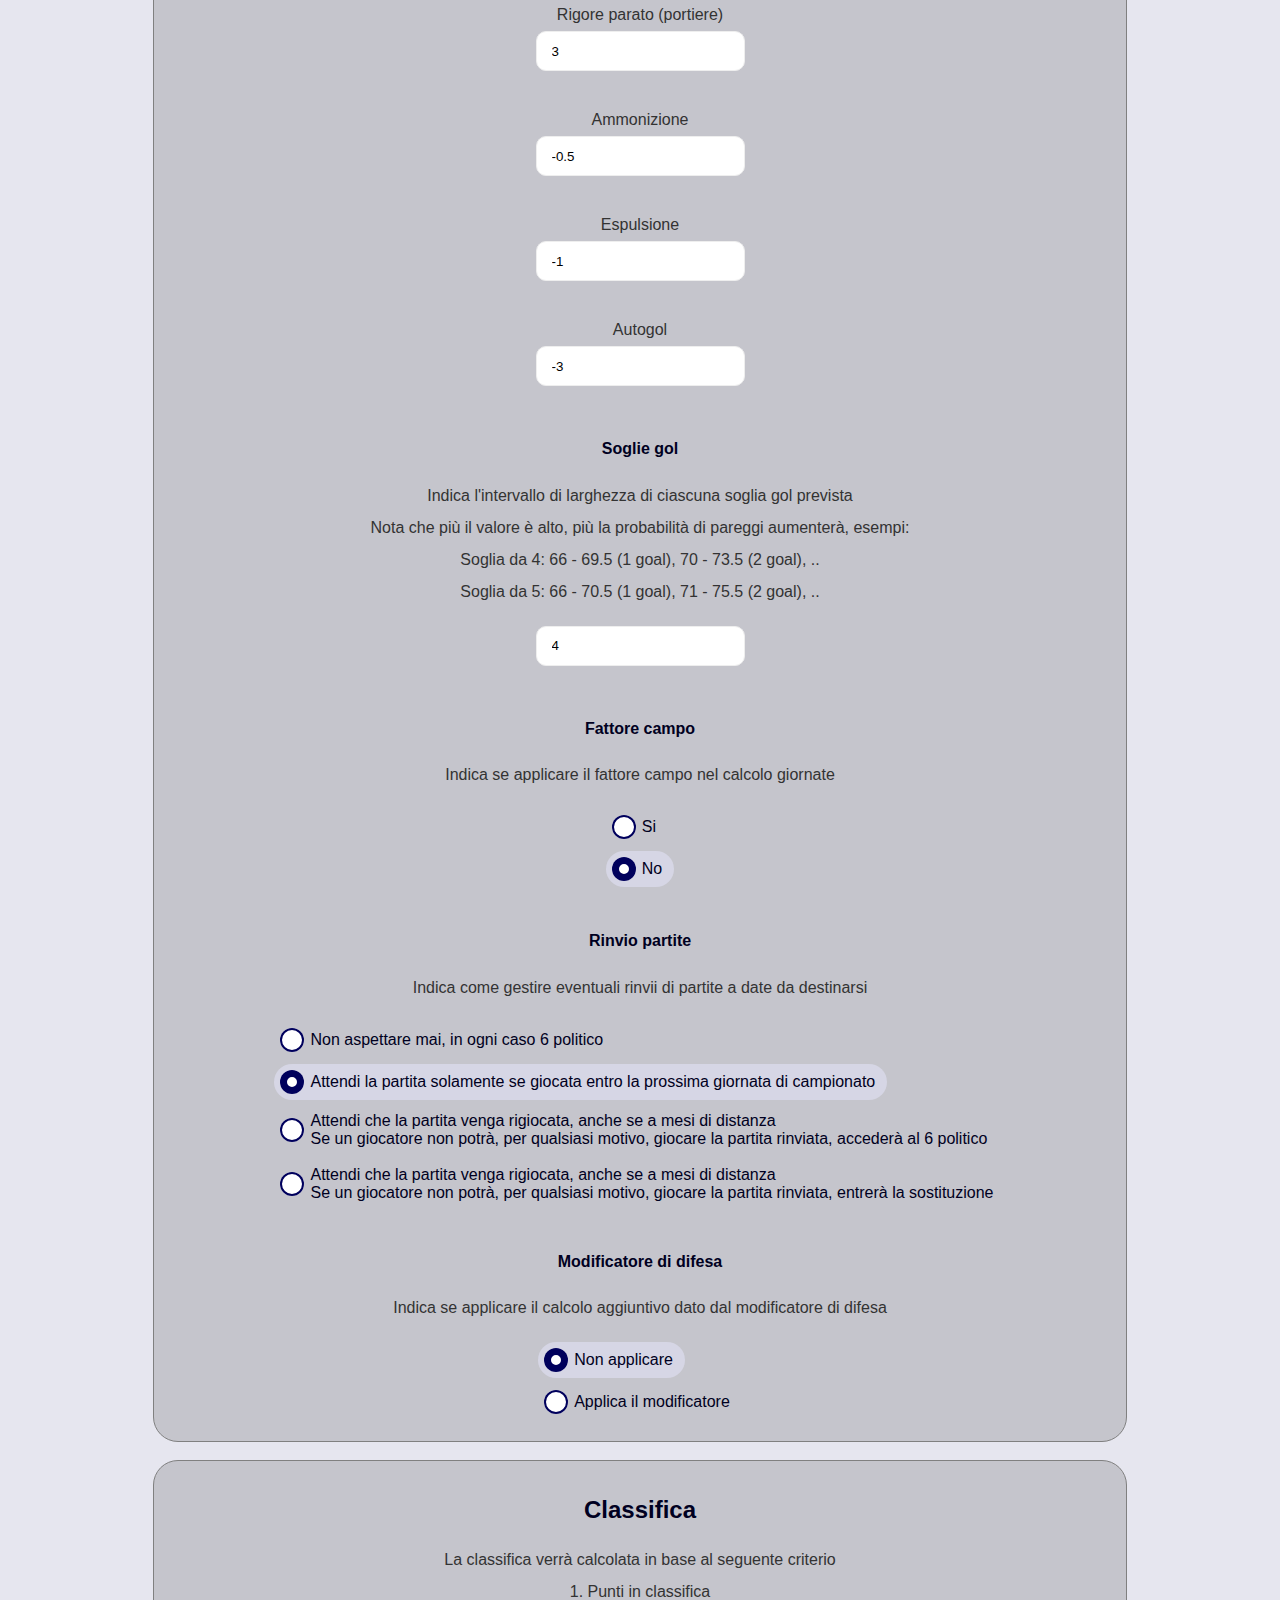
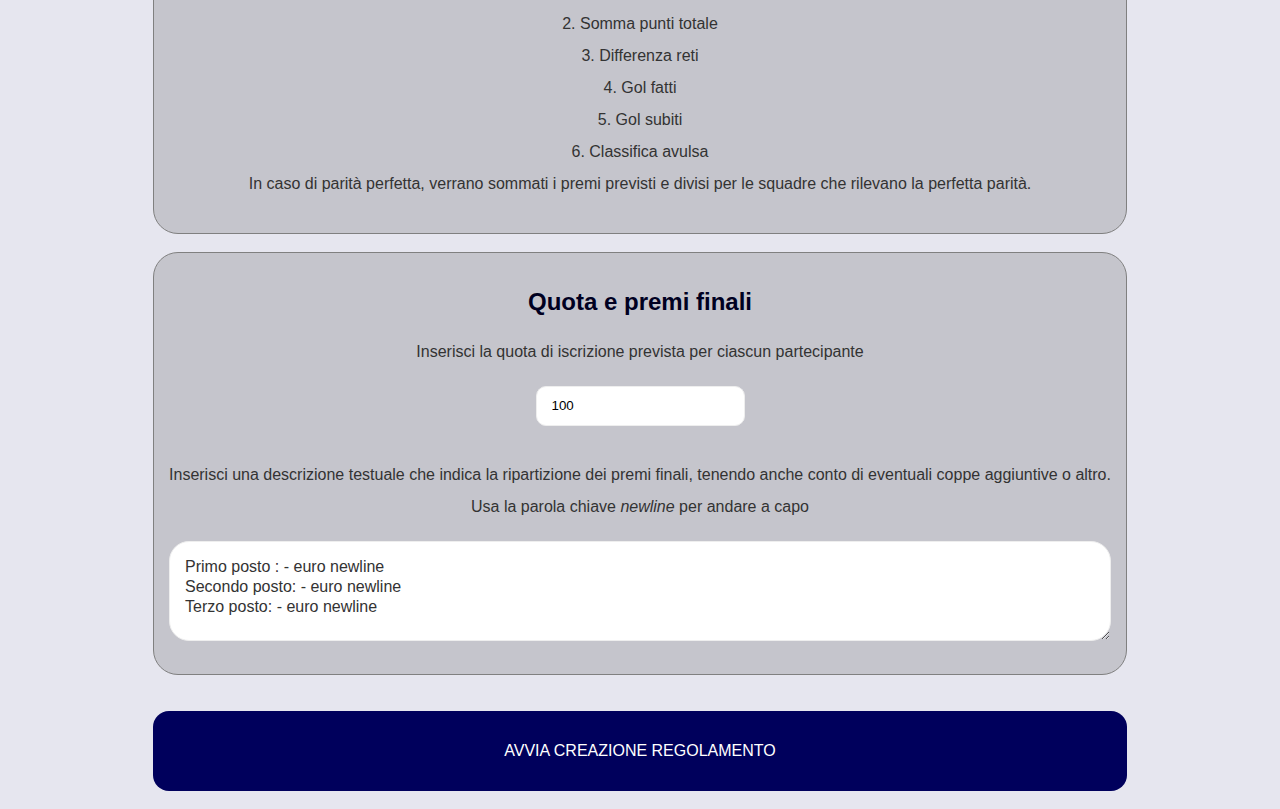
==== commit f792c738: "090822" ====
--- a/index.html
+++ b/index.html
@@ -234,6 +234,10 @@
 					<label>
 						<input id = "cbSvincoloQuotazione" type="radio" name="radio"/>
 						<span>Ricevi crediti pari alla quotazione di acquisto</span>
+					</label>
+					<label>
+						<input id = "cbSvincoloMedia" type="radio" name="radio"/>
+						<span>Ricevi crediti pari alla media tra la quotazione attuale ed il valore di acquisto<br>Esempio quotazione attuale 50, spesa 10, ricevi 30</span>
 					</label>
 				</form>
 			</div>
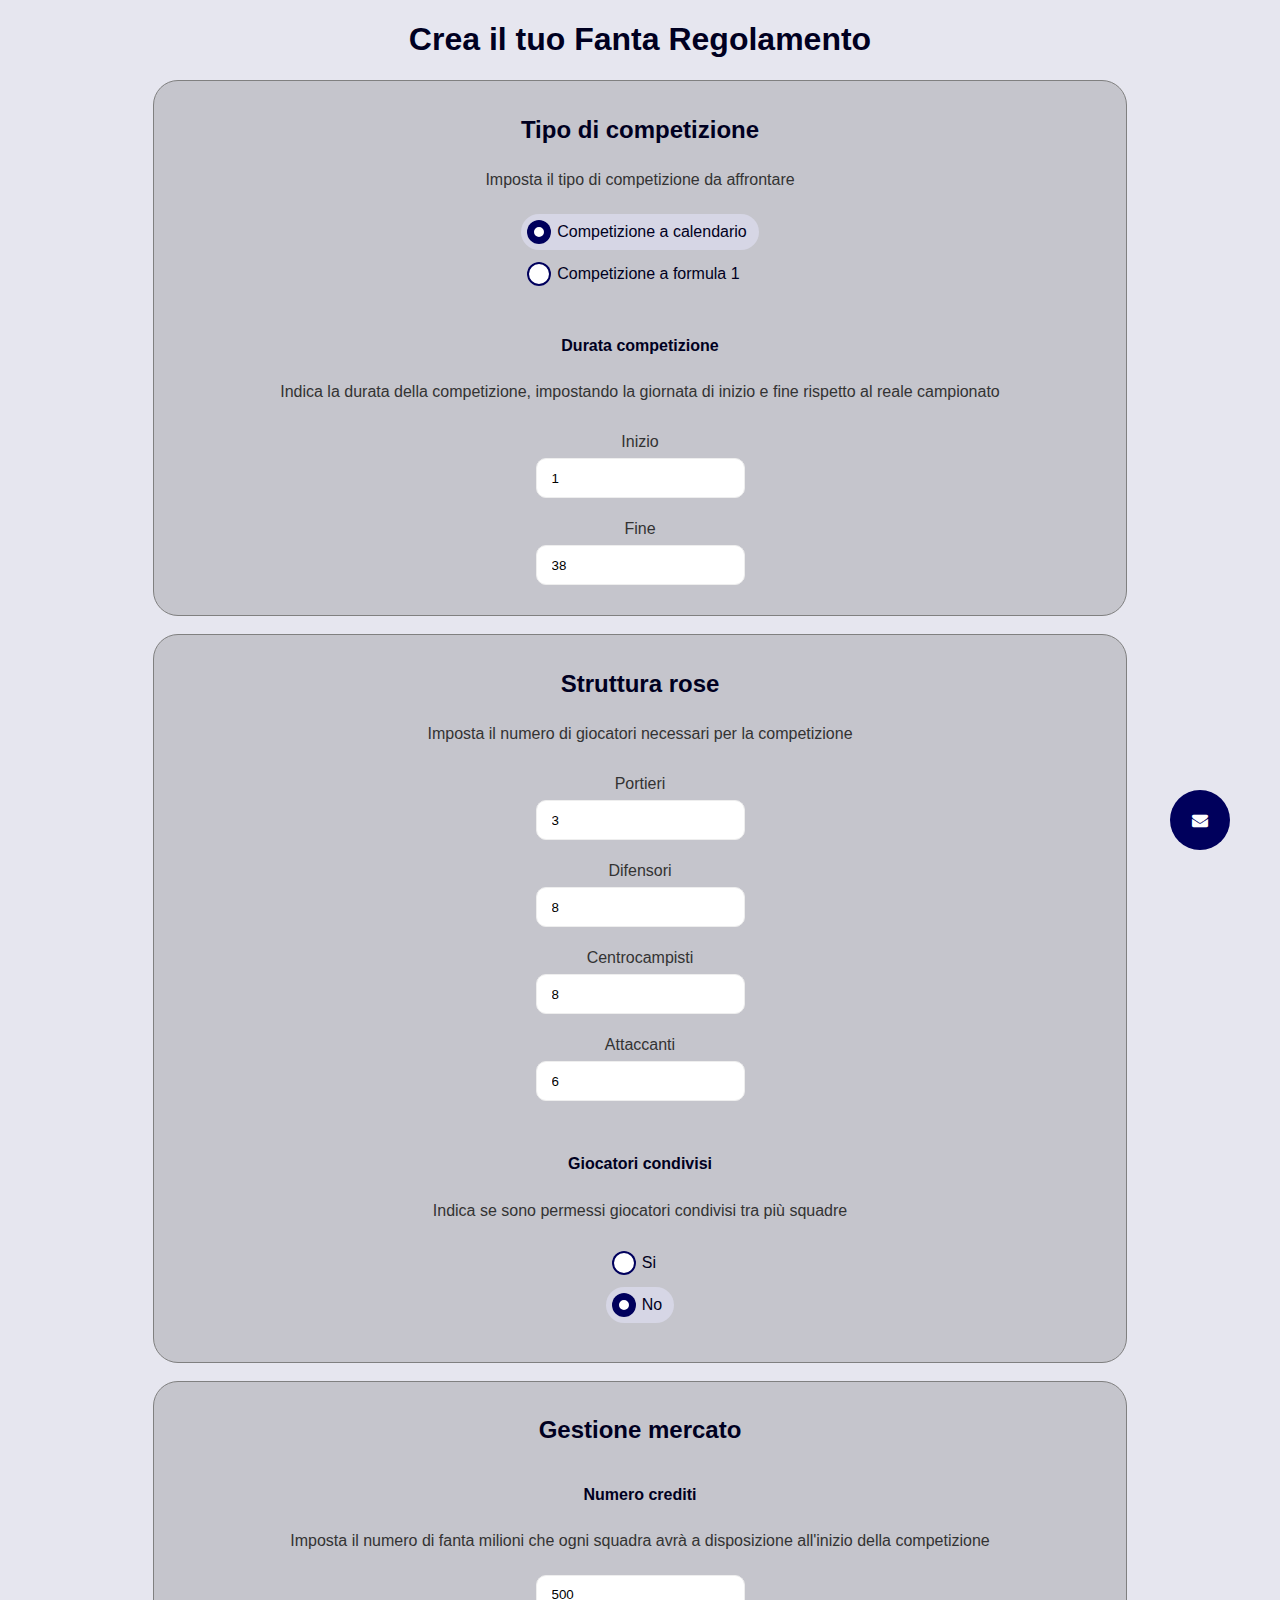
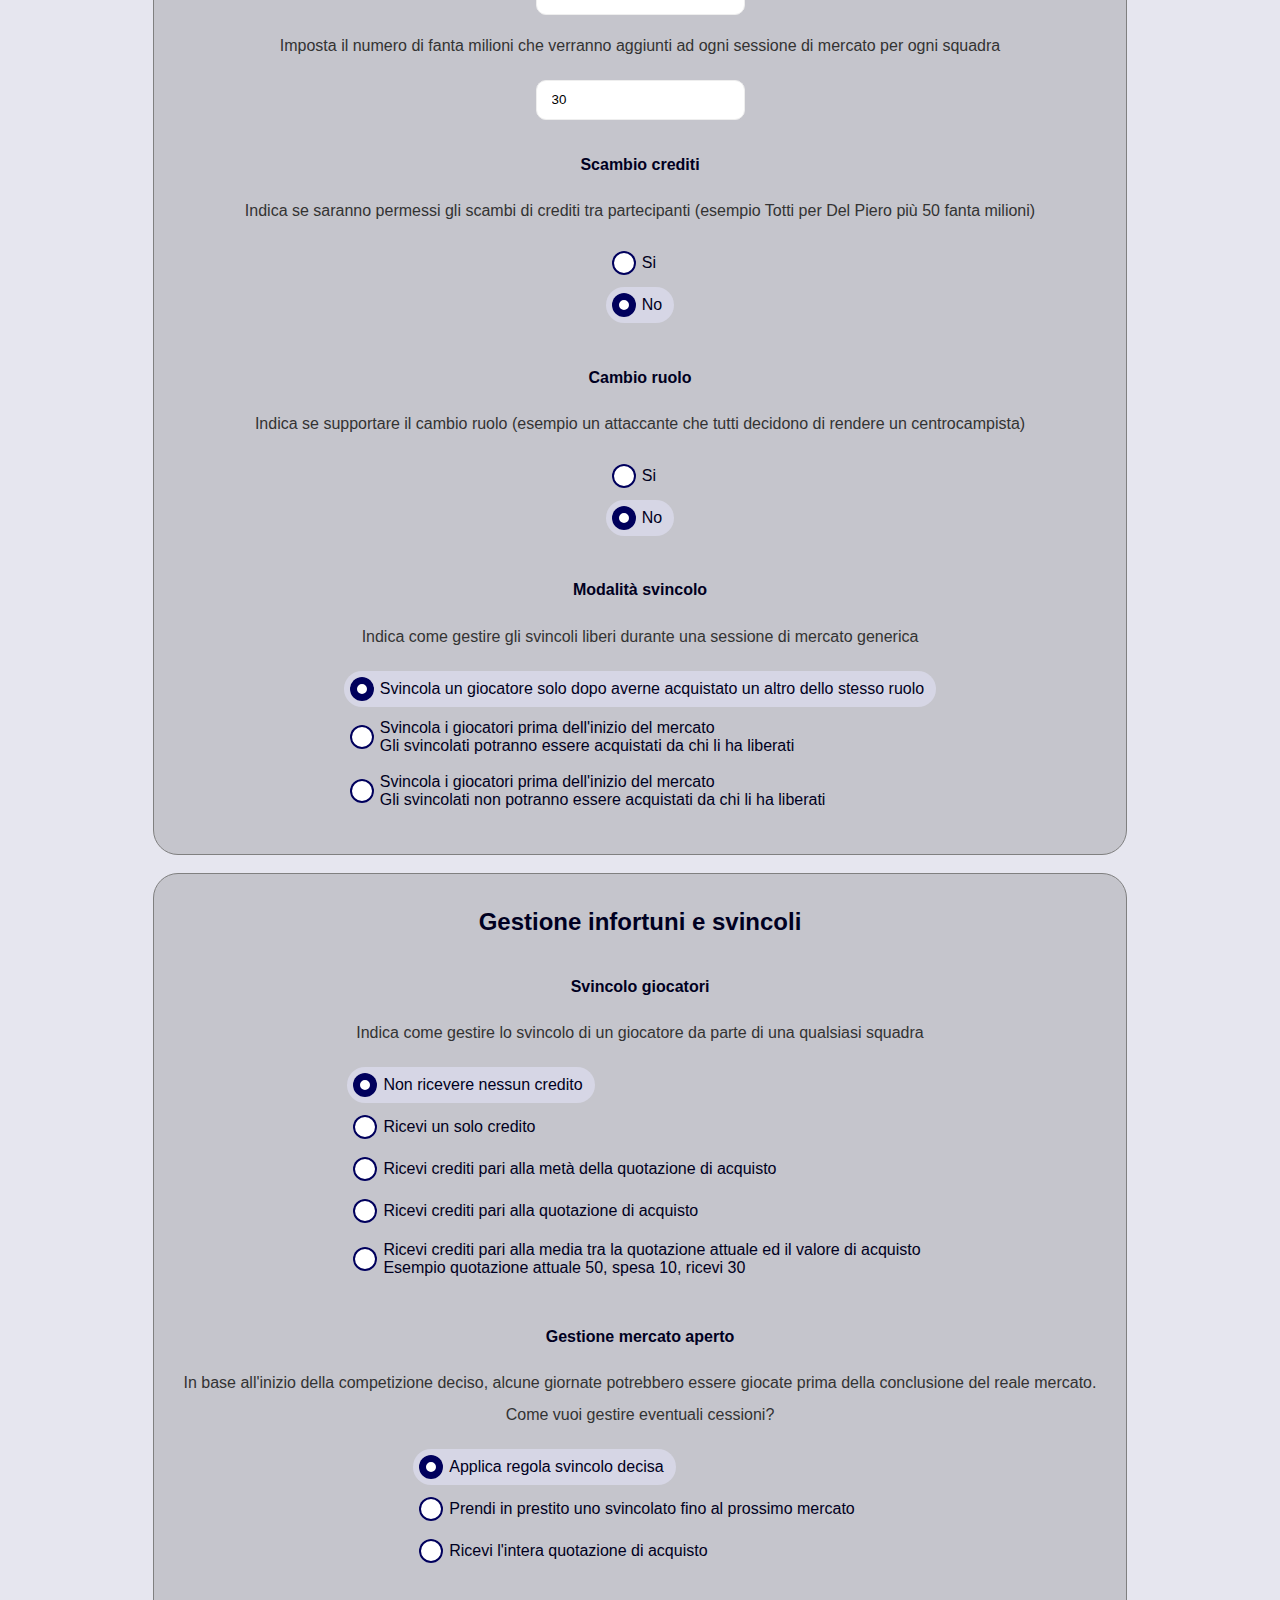
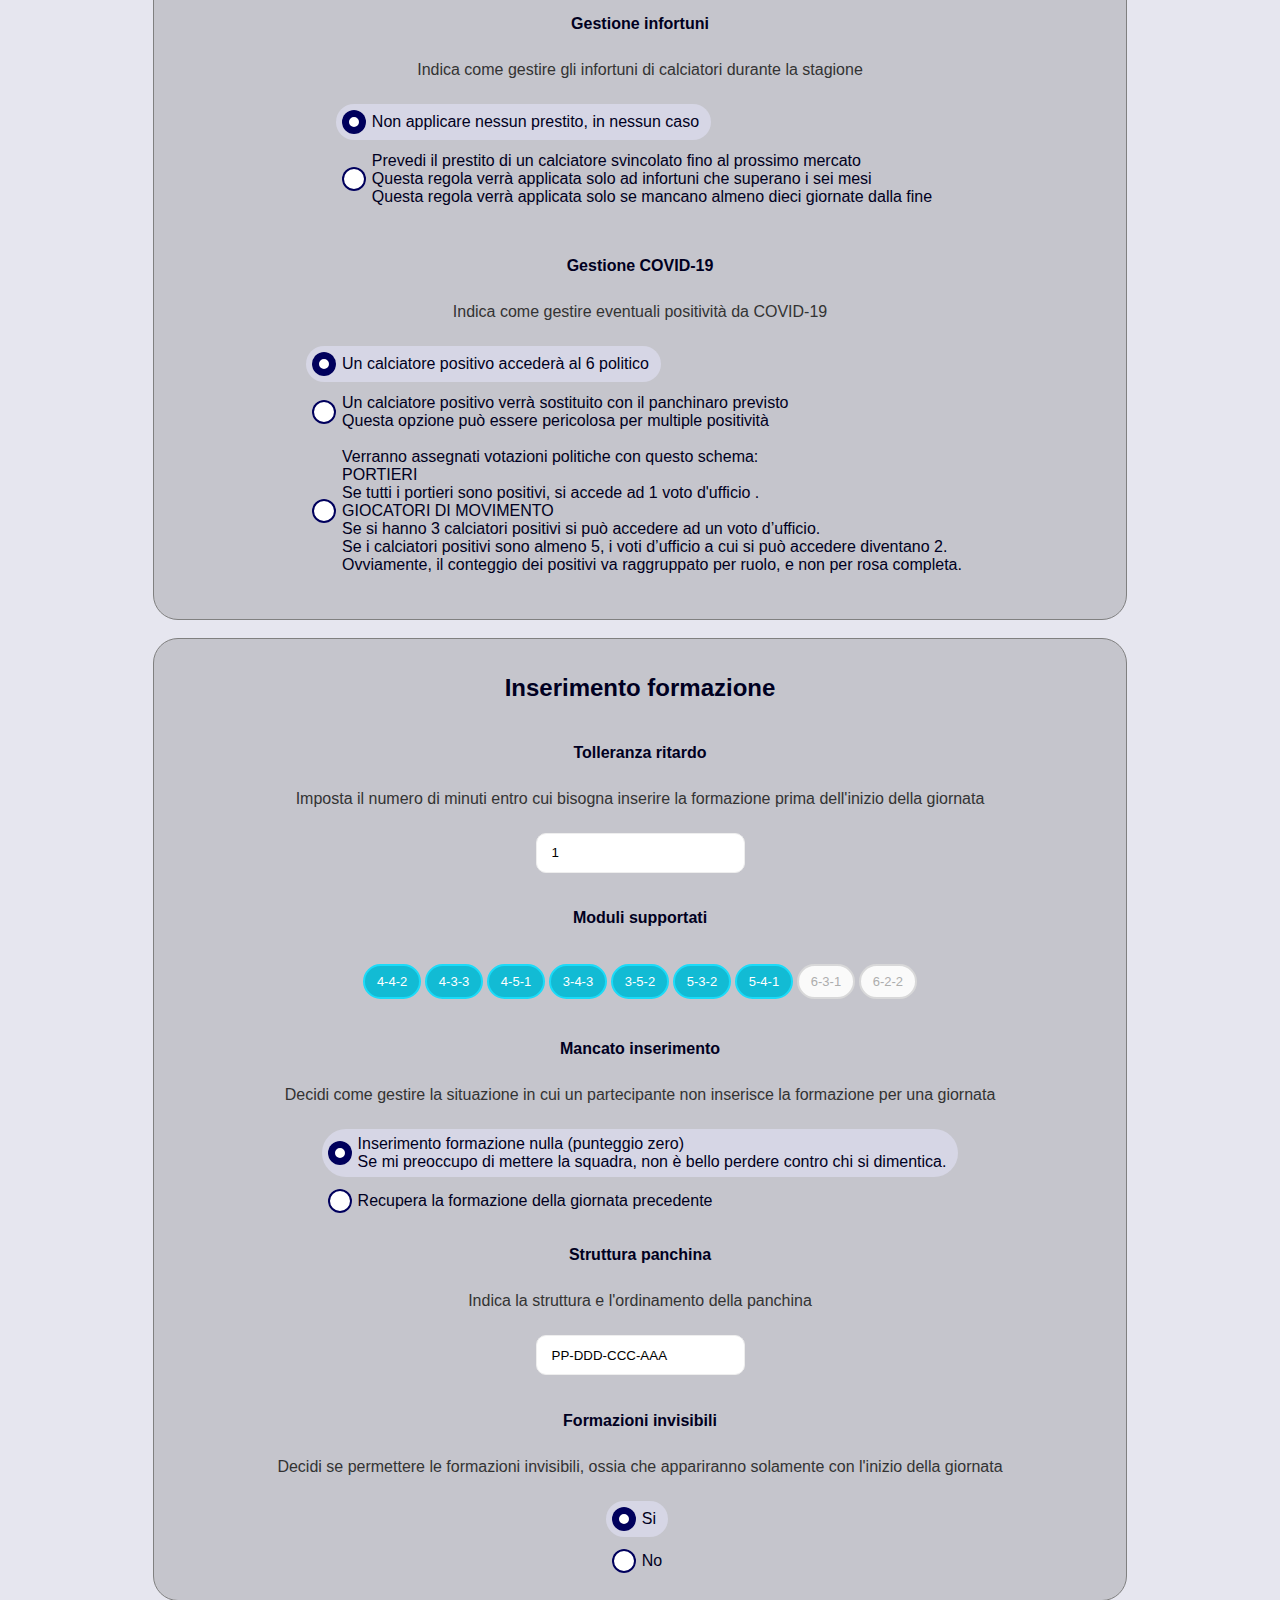
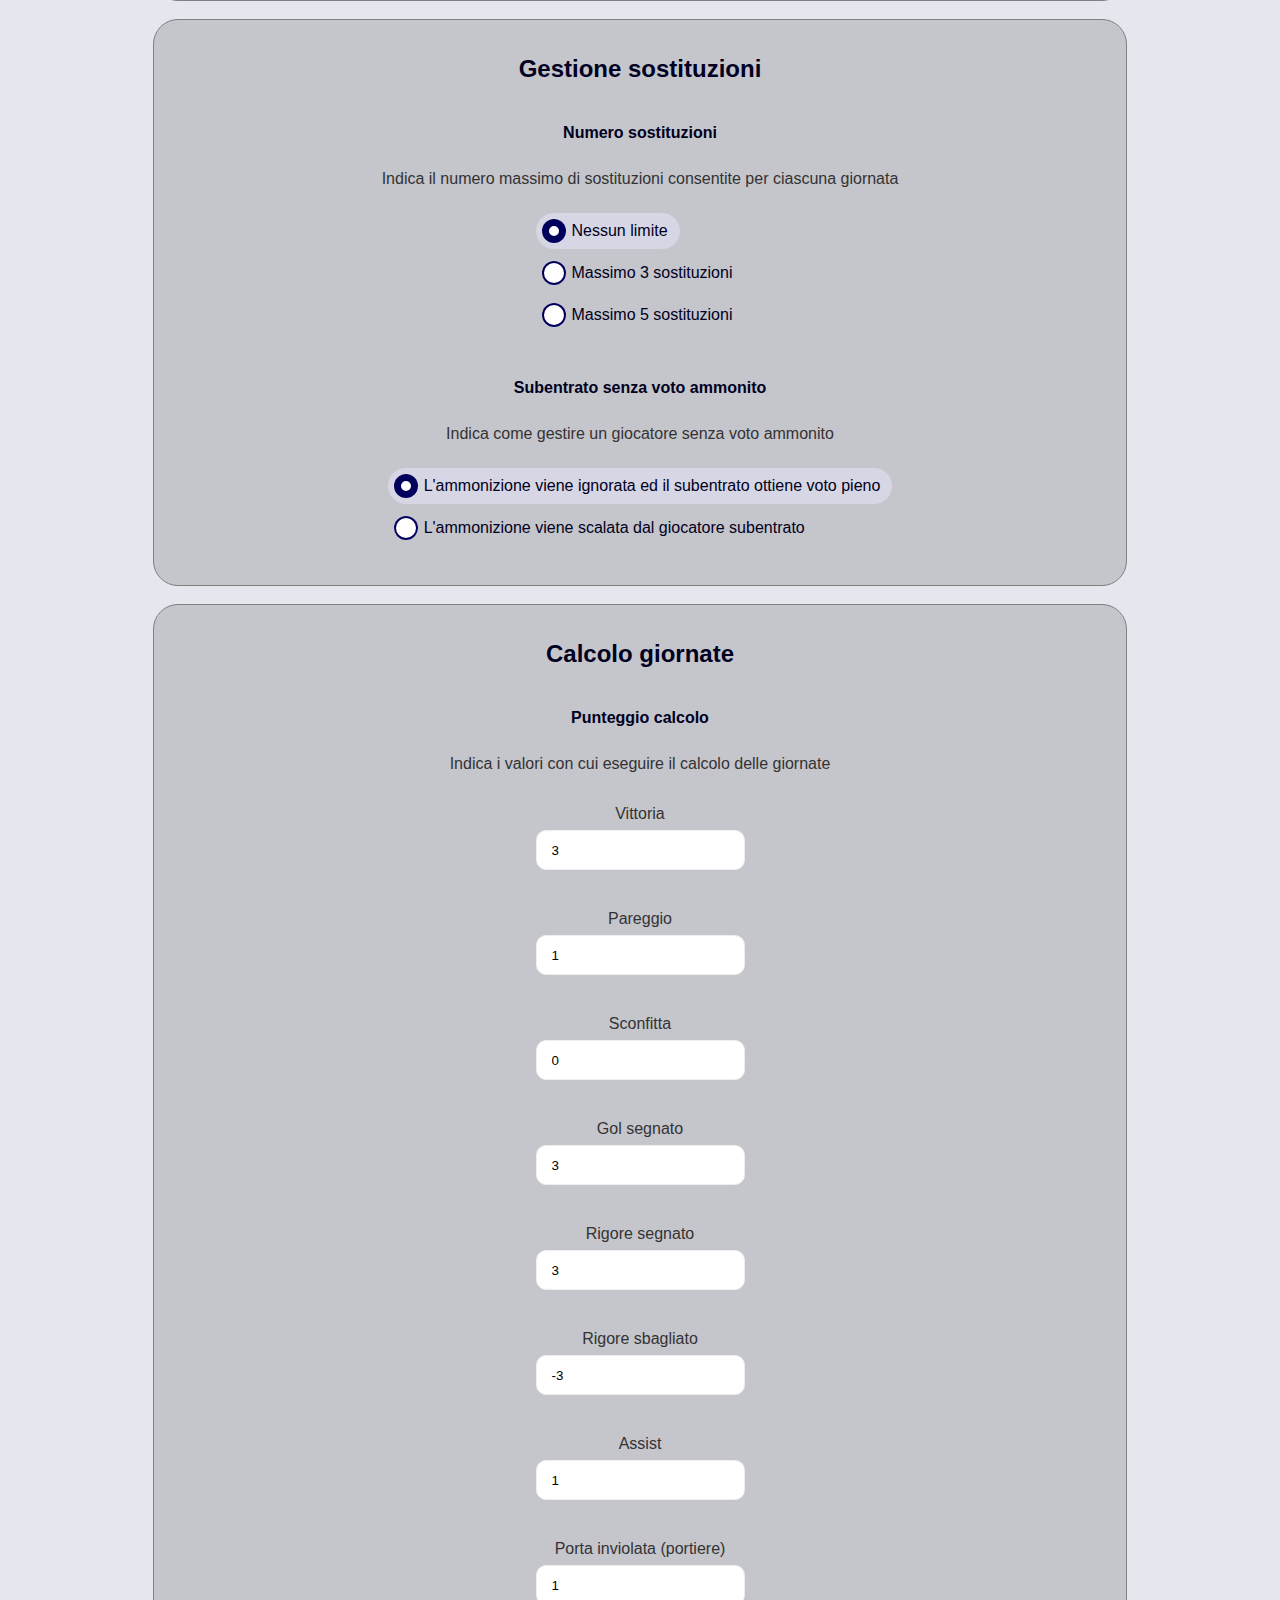
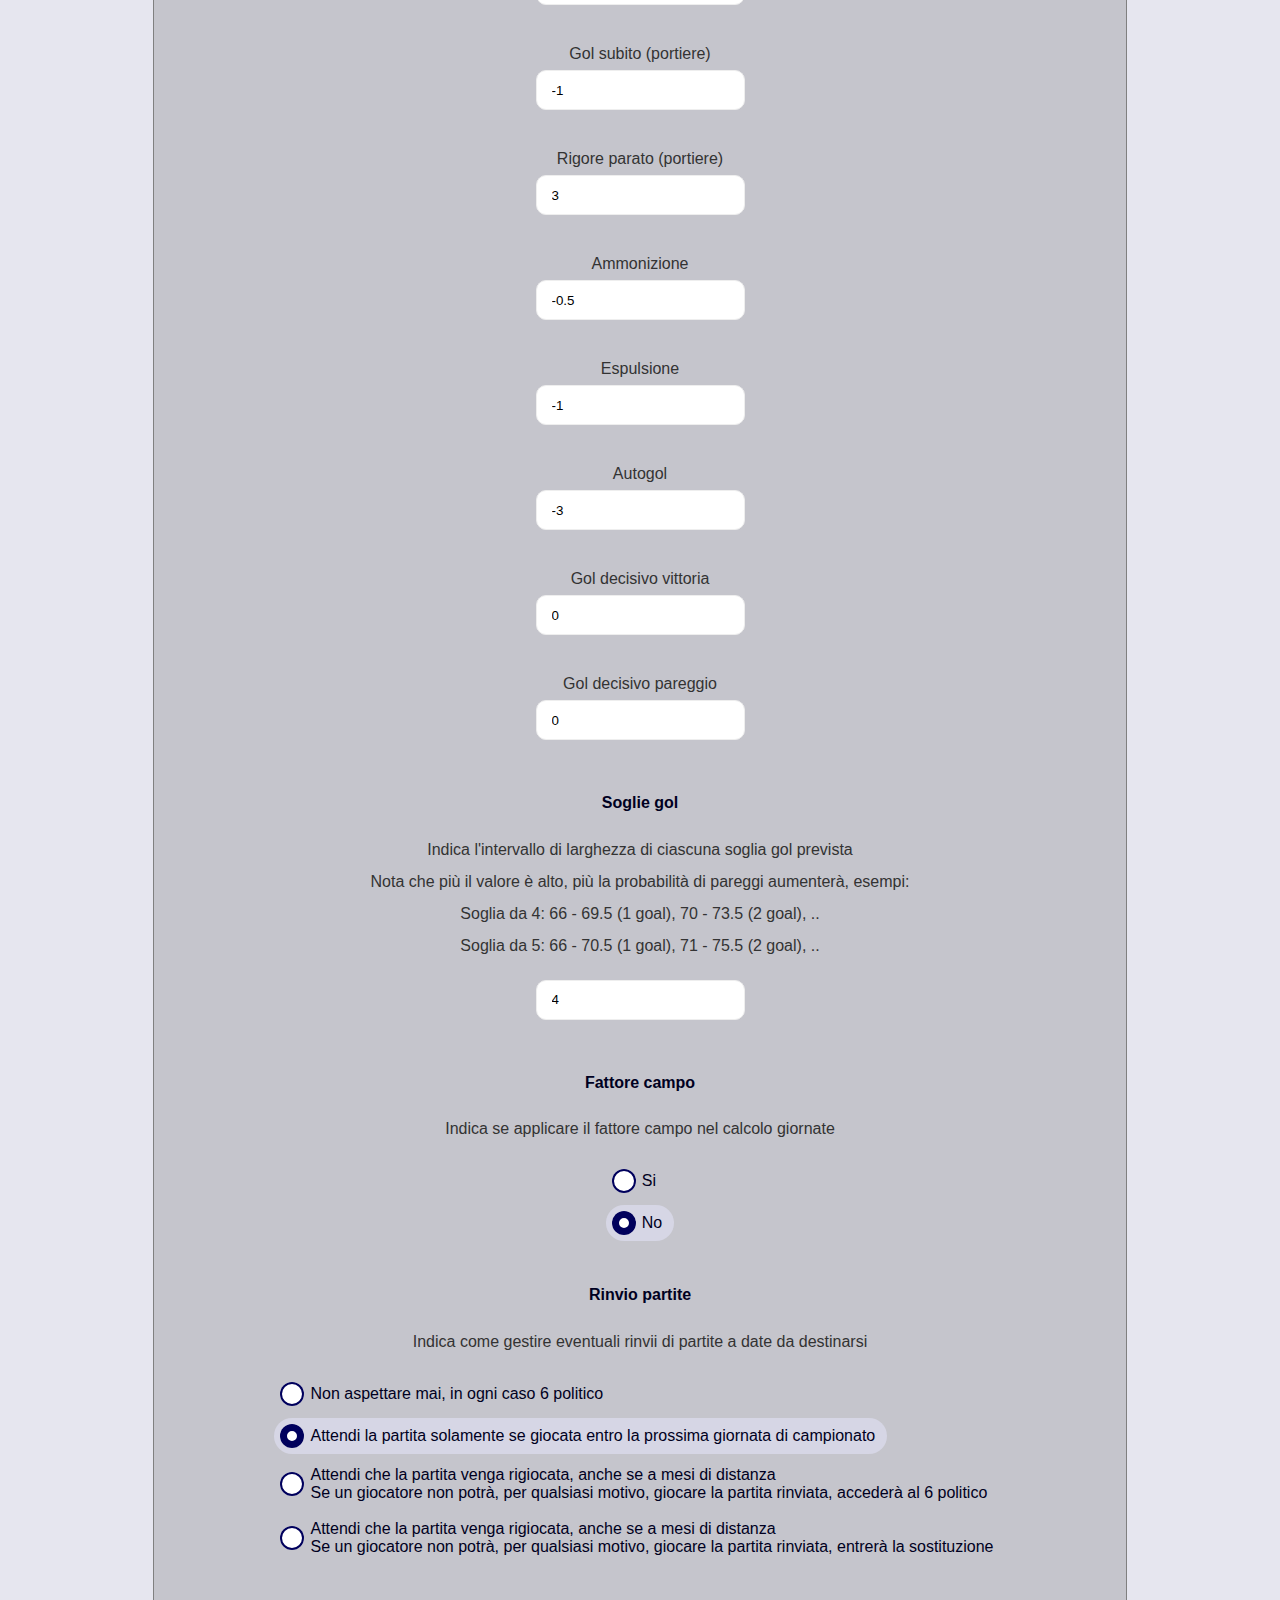
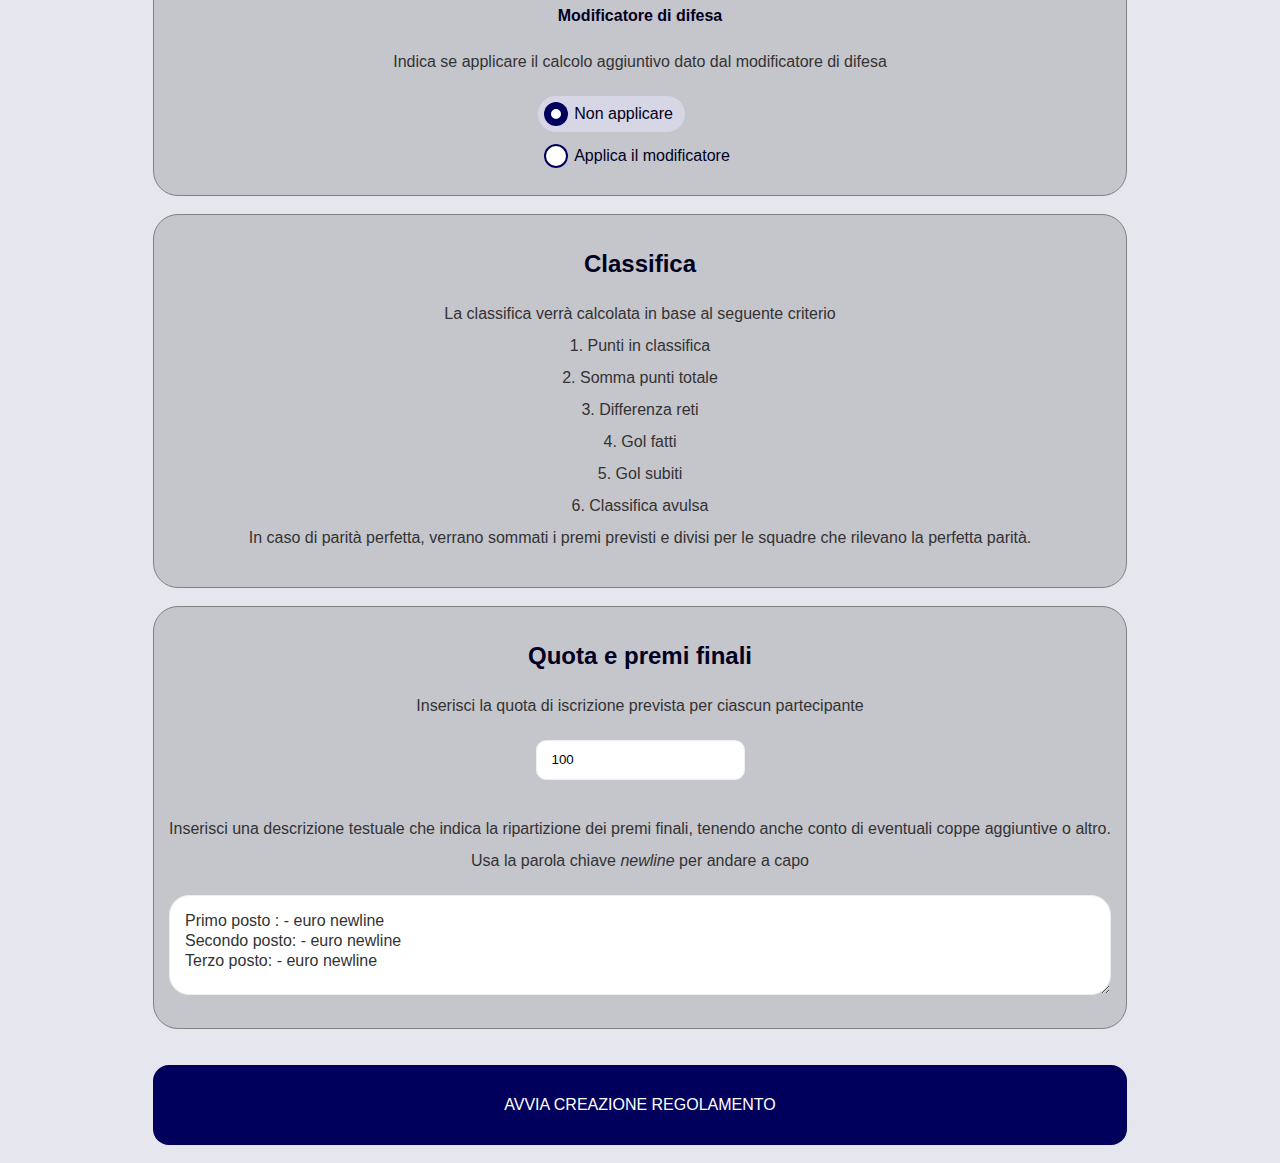
==== commit 4d197f8e: "220822" ====
--- a/index.html
+++ b/index.html
@@ -302,6 +302,17 @@
 					<label>
 						<input id = "cbCovidPanchina" type="radio" name="radio"/>
 						<span>Un calciatore positivo verrà sostituito con il panchinaro previsto<br>Questa opzione può essere pericolosa per multiple positività</span>
+					</label>
+					<label>
+						<input id = "cbCovidScaglioni" type="radio" name="radio"/>
+						<span>Verranno assegnati votazioni politiche con questo schema:
+							<br>PORTIERI
+							<br>Se tutti i portieri sono positivi, si accede ad 1 voto d'ufficio +.
+							<br>GIOCATORI DI MOVIMENTO
+							<br>Se si hanno 3 calciatori positivi si può accedere ad un voto d’ufficio.
+							<br>Se i calciatori positivi sono almeno 5, i voti d’ufficio a cui si può accedere diventano 2.
+							<br>Ovviamente, il conteggio dei positivi va raggruppato per ruolo, e non per rosa completa.</span>
 					</label>
 				</form>
 			</div>
@@ -552,6 +563,20 @@
 				</div>
 			</div>
 			<br>
+			<center><p>Gol decisivo vittoria</p></center>
+			<div class="container">
+				<div class="form-group">
+					<input id = "etGolVittoria" type="number" data-rule="required" value="0" step="0.5"/>
+				</div>
+			</div>
+			<br>
+			<center><p>Gol decisivo pareggio</p></center>
+			<div class="container">
+				<div class="form-group">
+					<input id = "etGolPareggio" type="number" data-rule="required" value="0" step="0.5"/>
+				</div>
+			</div>
+			<br>
 			<div class="container">
 				<h4>Soglie gol</h4>
 			</div>
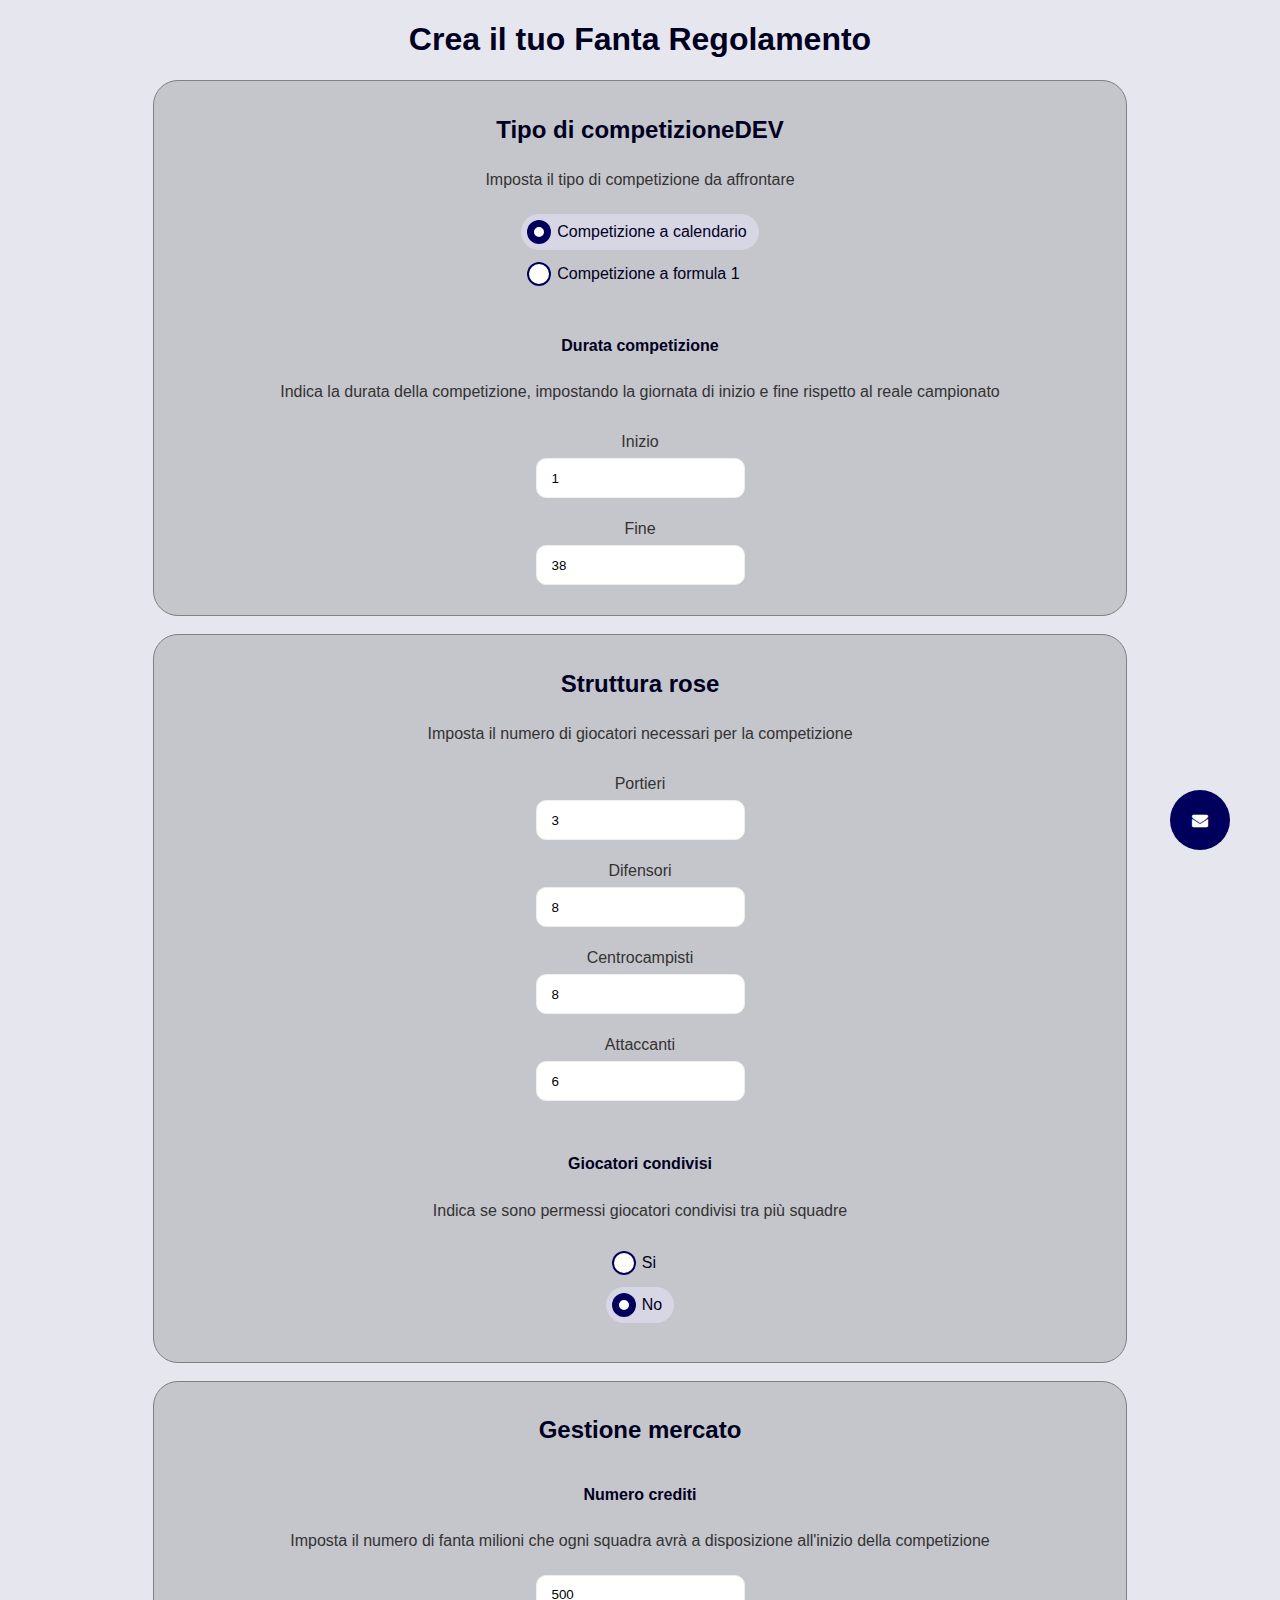
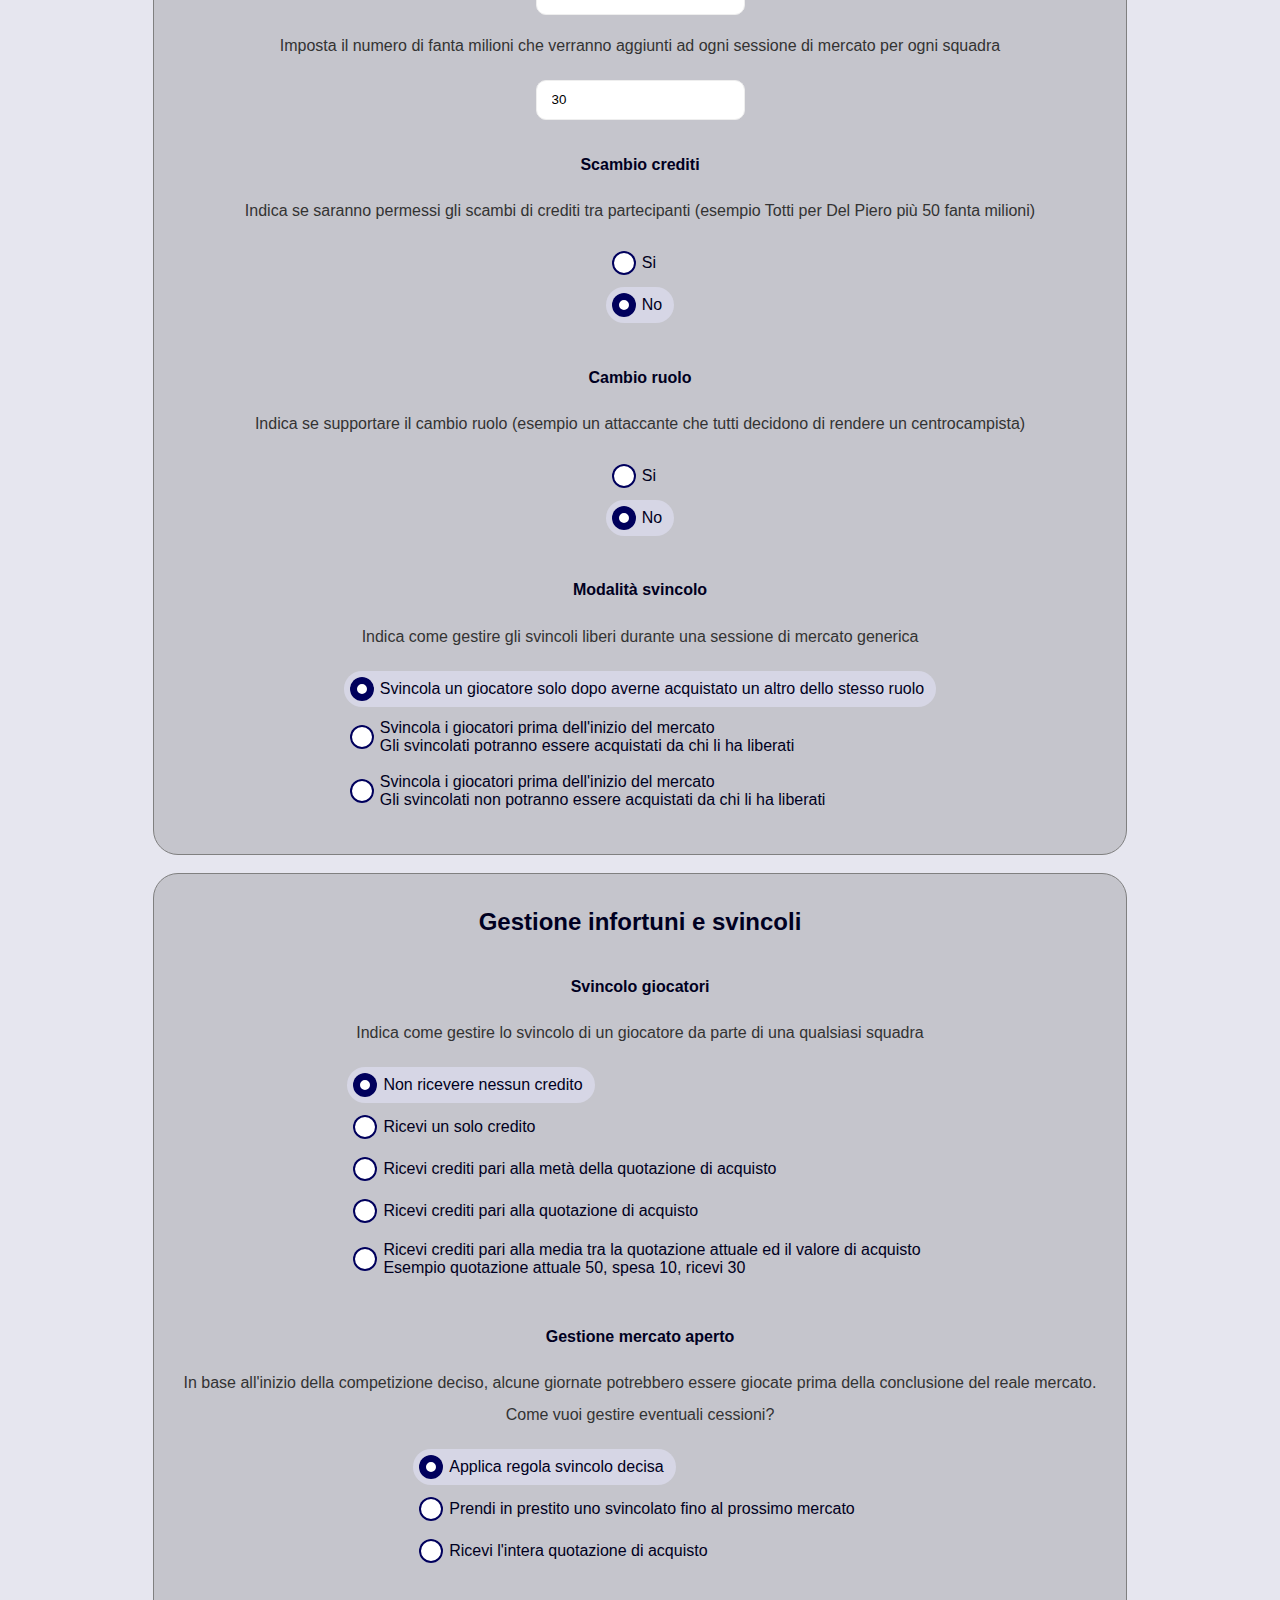
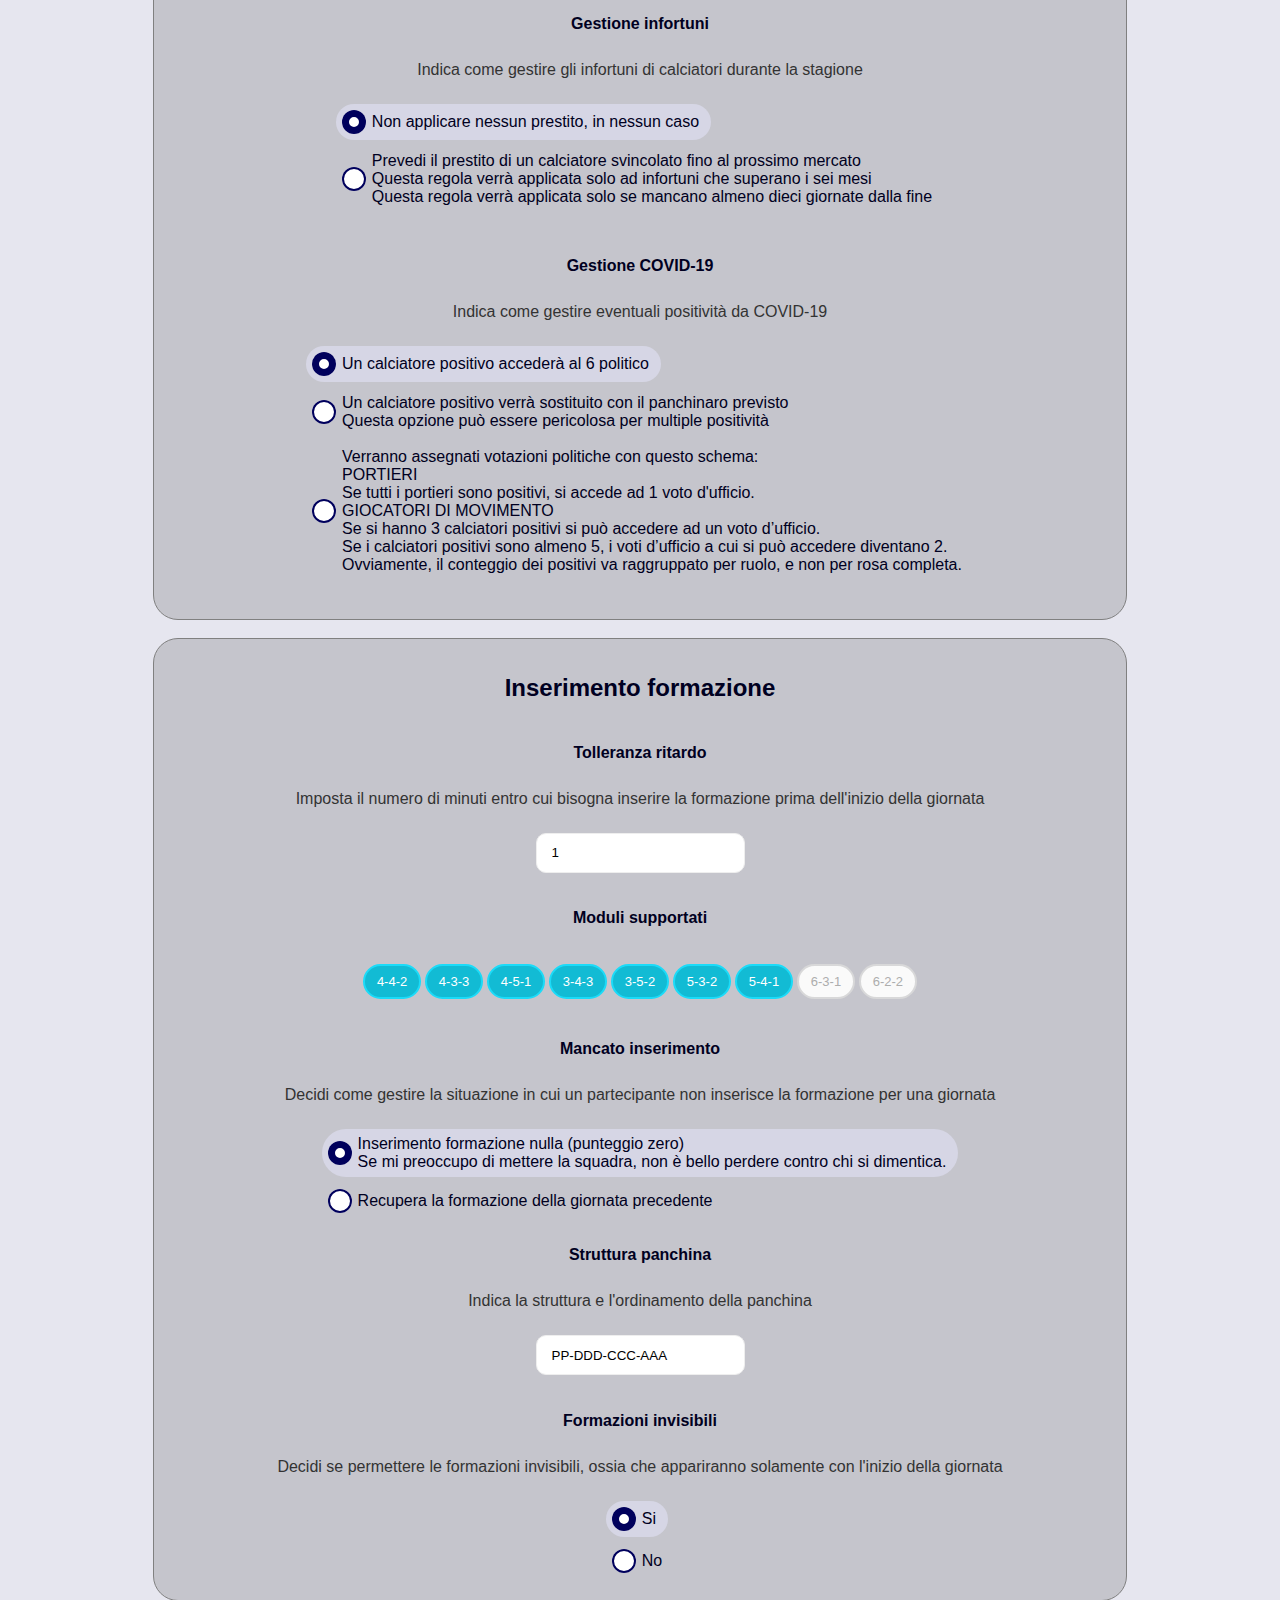
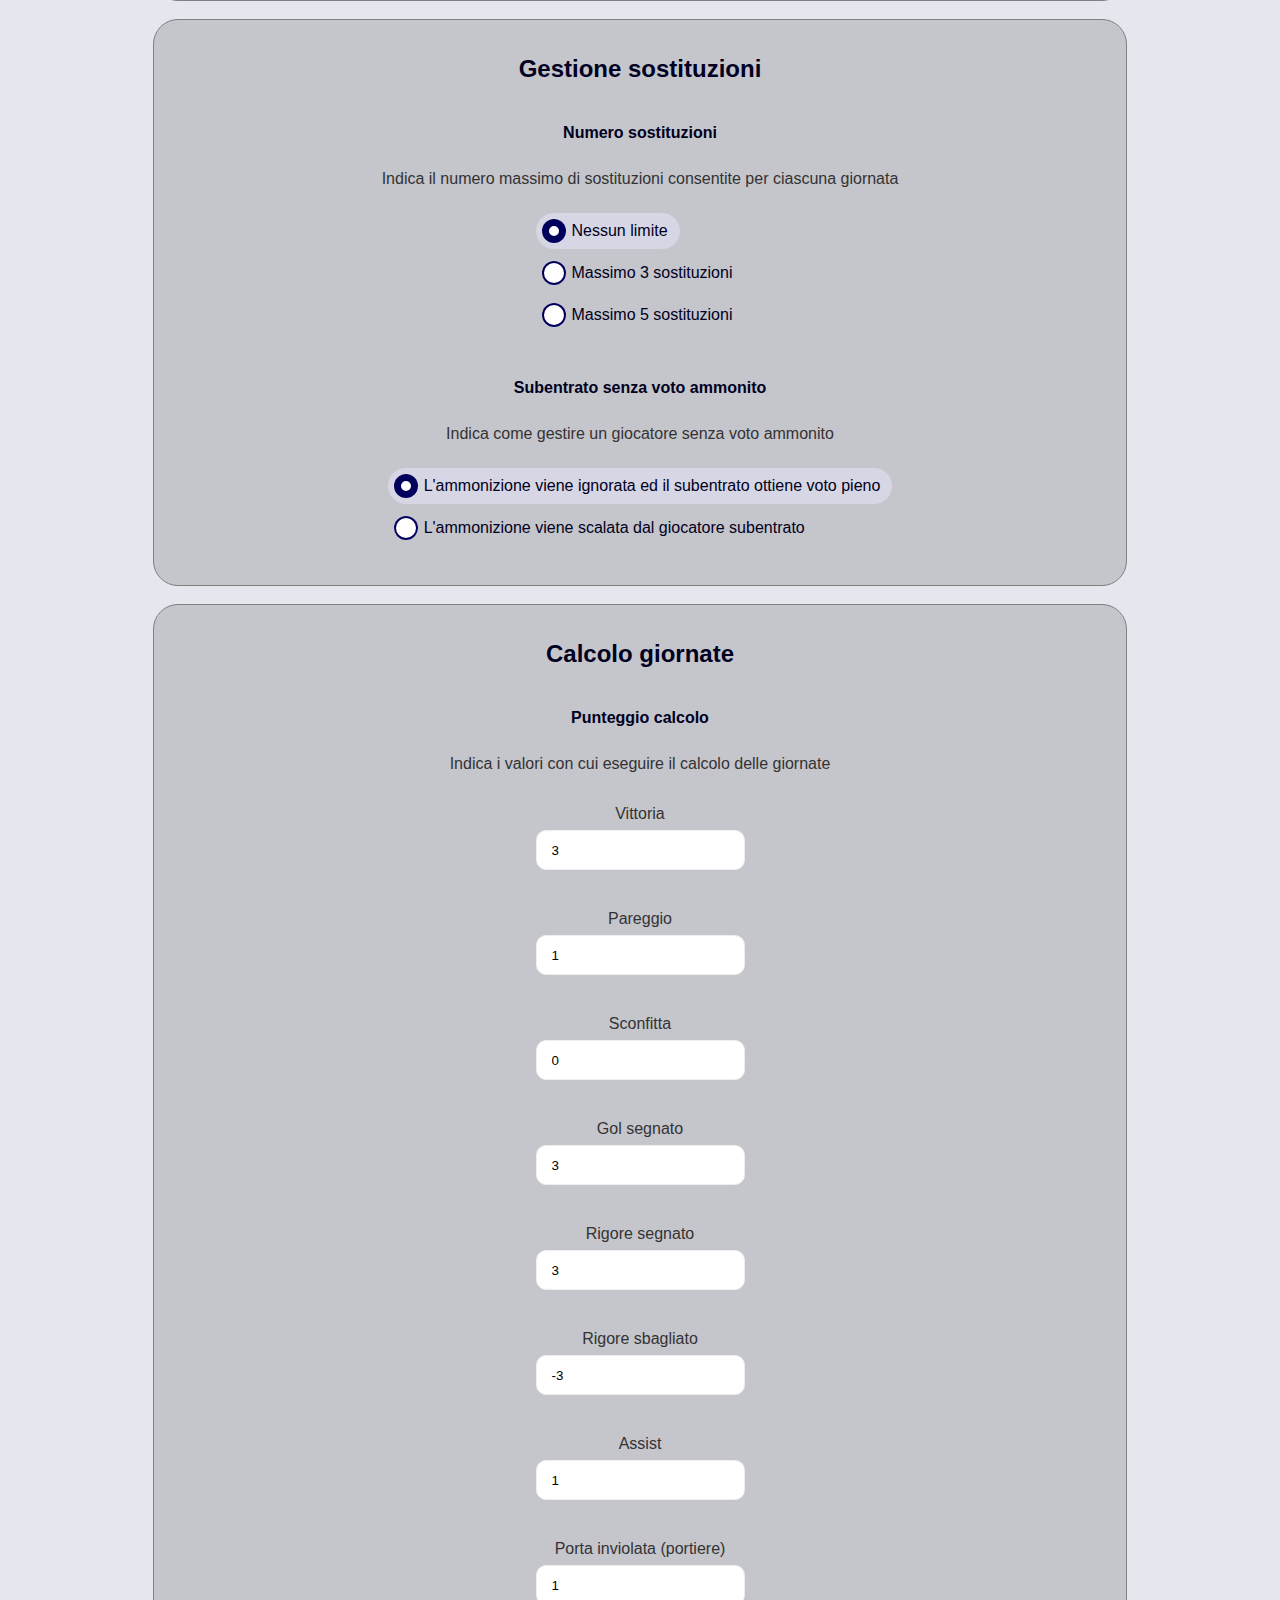
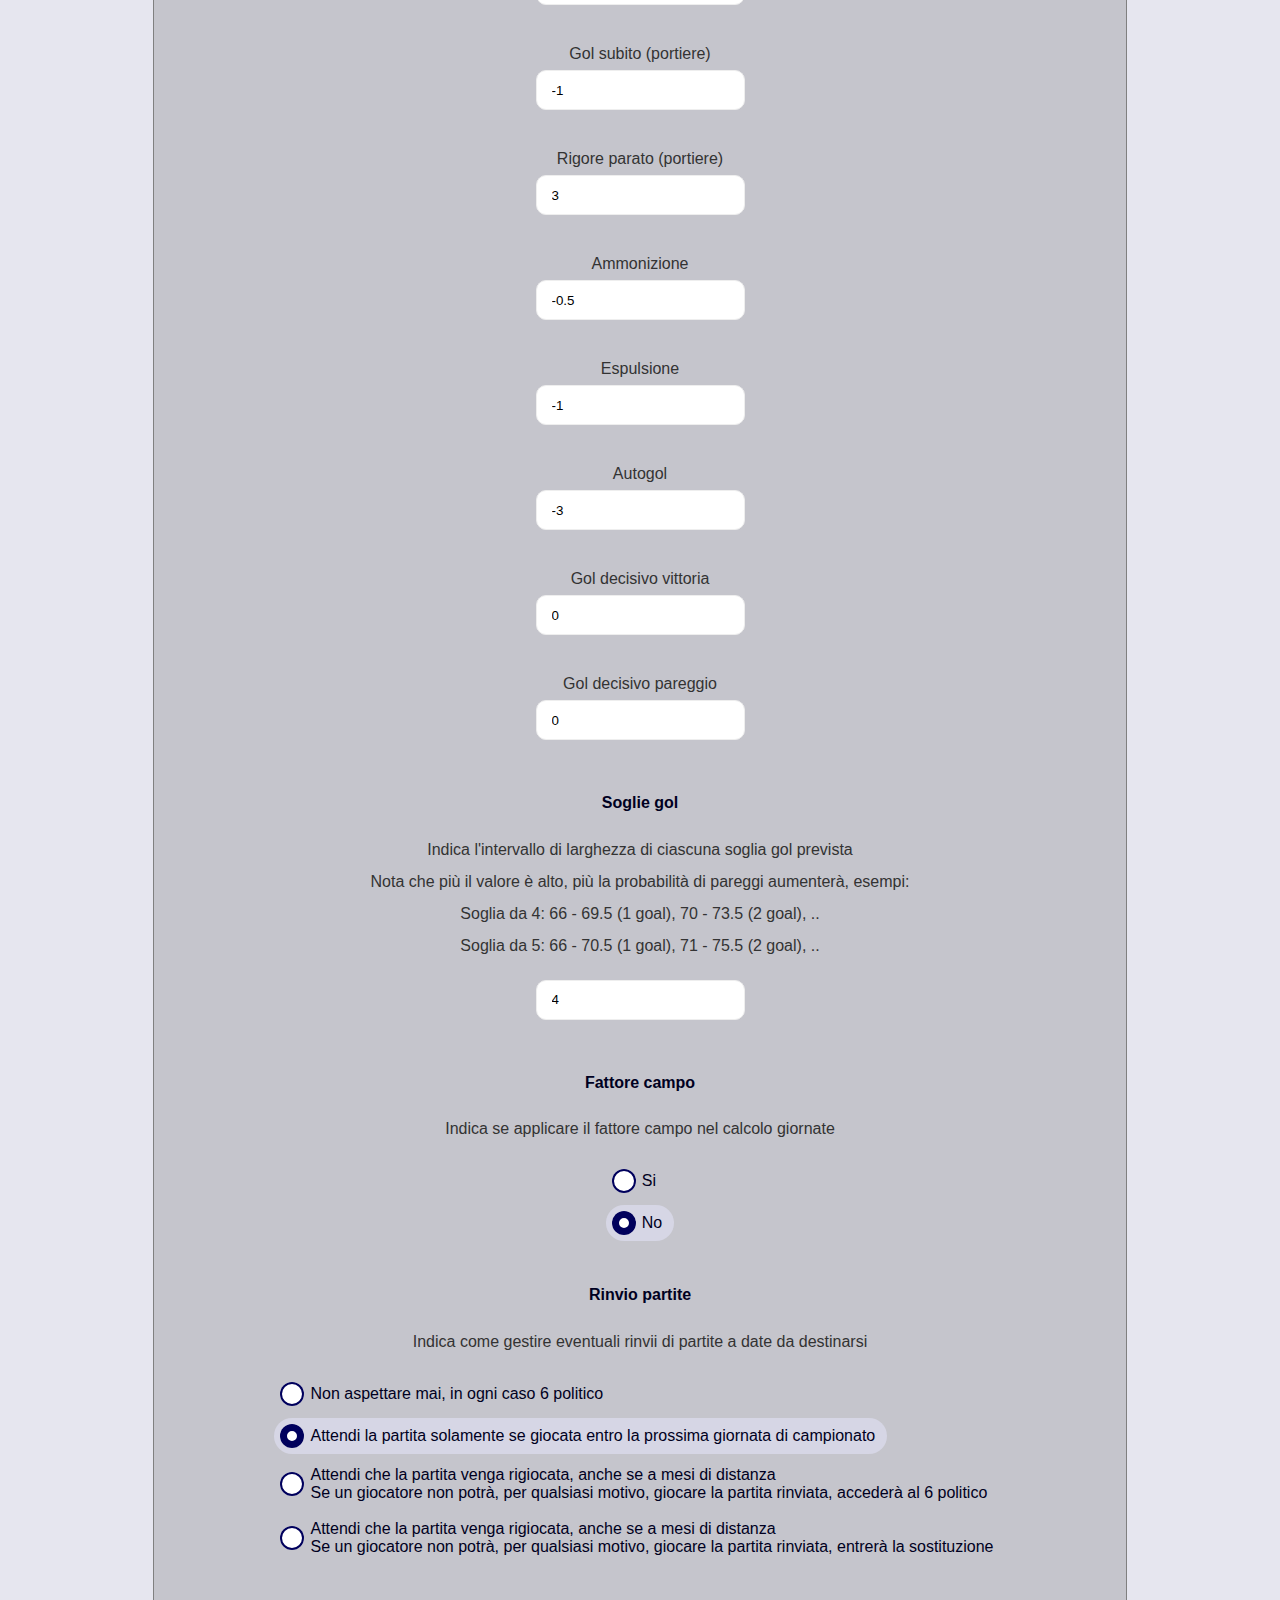
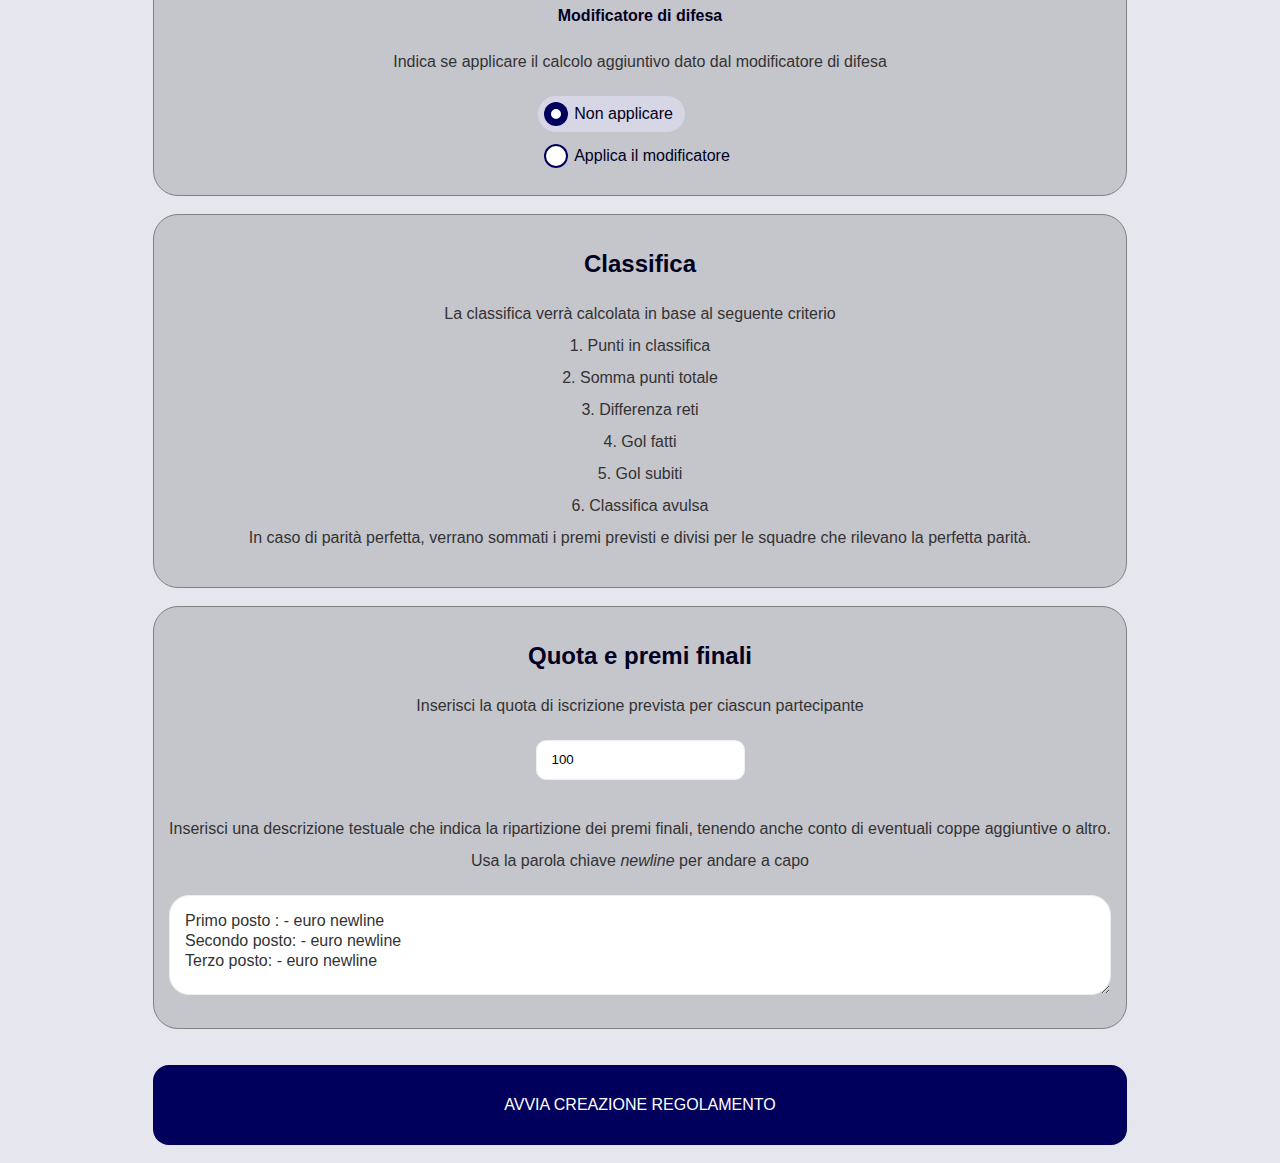
==== commit b00efb44: "commit_test_1" ====
--- a/index.html
+++ b/index.html
@@ -15,7 +15,7 @@
 		<!-- tipo competizione -->
 		<div class="macro">
 			<div class="container">
-				<h2>Tipo di competizione</h2>
+				<h2>Tipo di competizioneDEV</h2>
 			</div>
 			<div class="container">
 				<center><p>Imposta il tipo di competizione da affrontare</p></center>
@@ -307,8 +307,7 @@
 						<input id = "cbCovidScaglioni" type="radio" name="radio"/>
 						<span>Verranno assegnati votazioni politiche con questo schema:
 							<br>PORTIERI
-							<br>Se tutti i portieri sono positivi, si accede ad 1 voto d'ufficio -.
+							<br>Se tutti i portieri sono positivi, si accede ad 1 voto d'ufficio.
 							<br>GIOCATORI DI MOVIMENTO
 							<br>Se si hanno 3 calciatori positivi si può accedere ad un voto d’ufficio.
 							<br>Se i calciatori positivi sono almeno 5, i voti d’ufficio a cui si può accedere diventano 2.
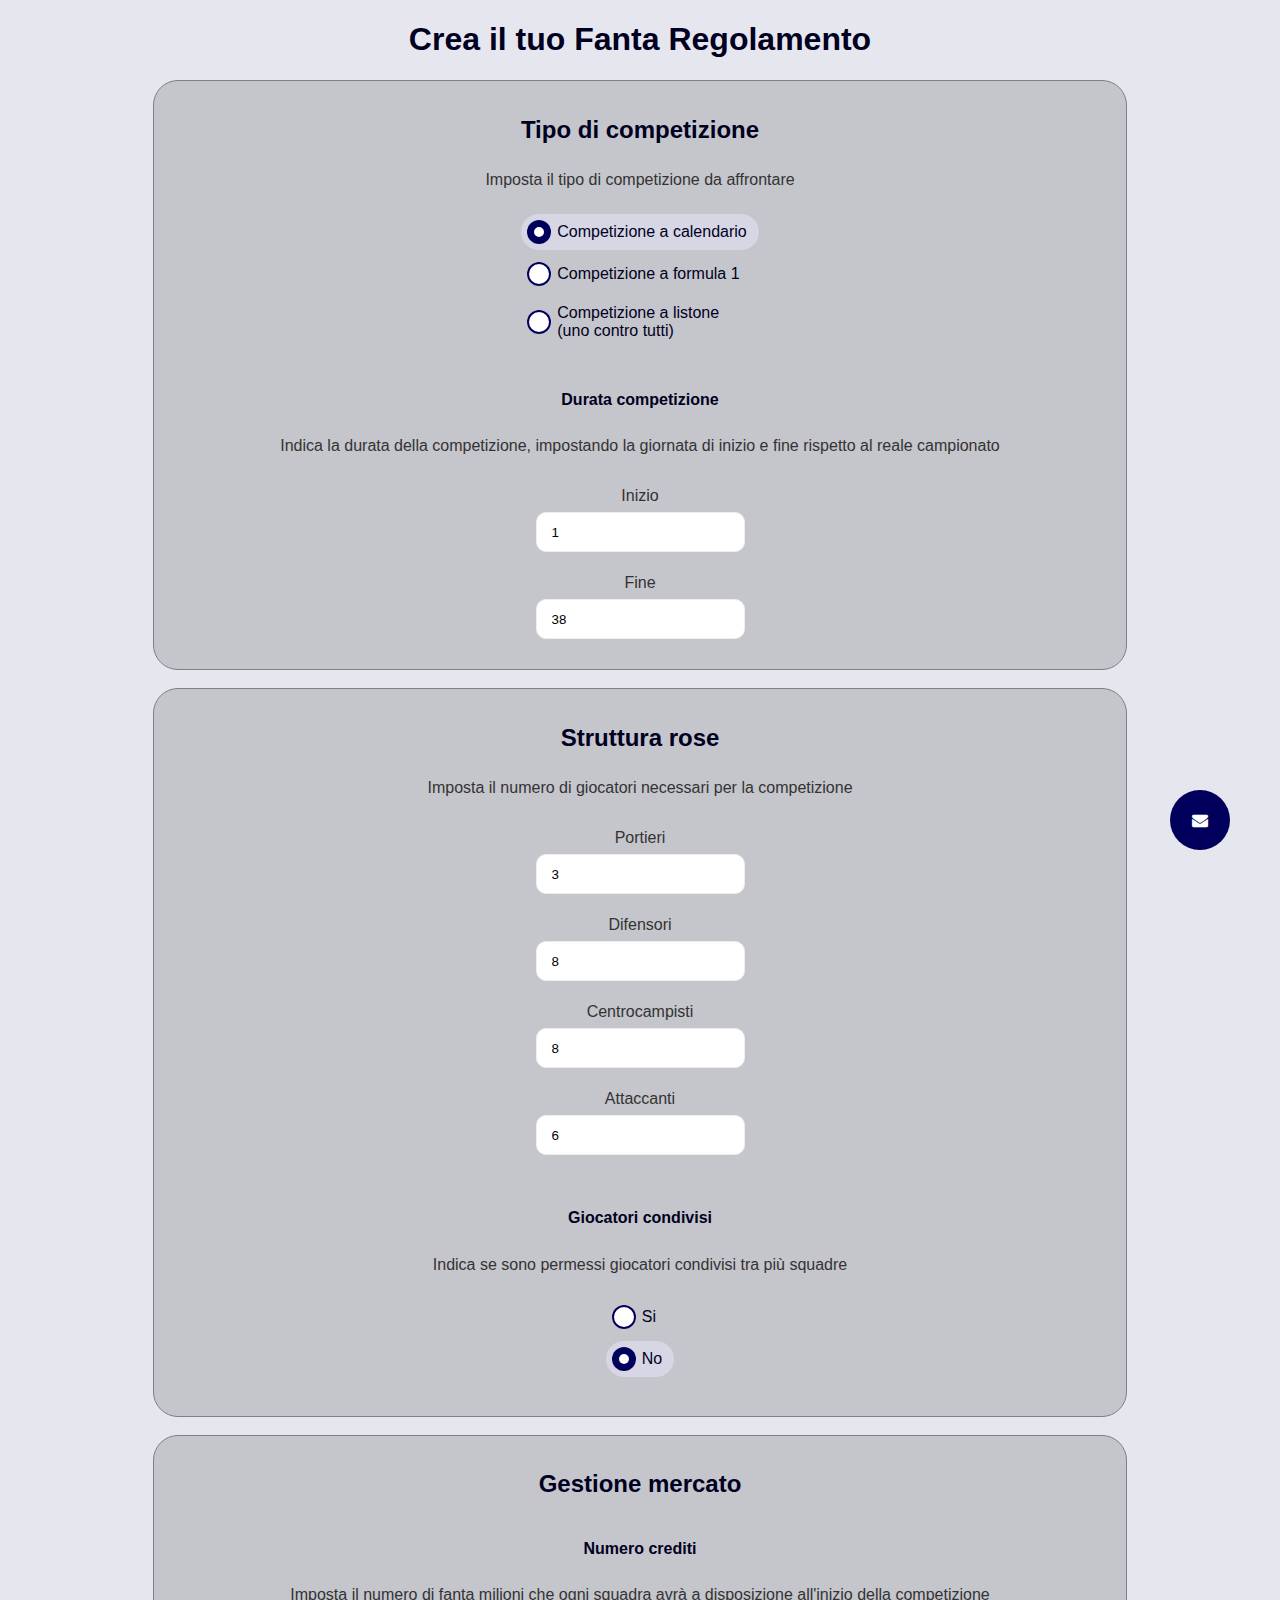
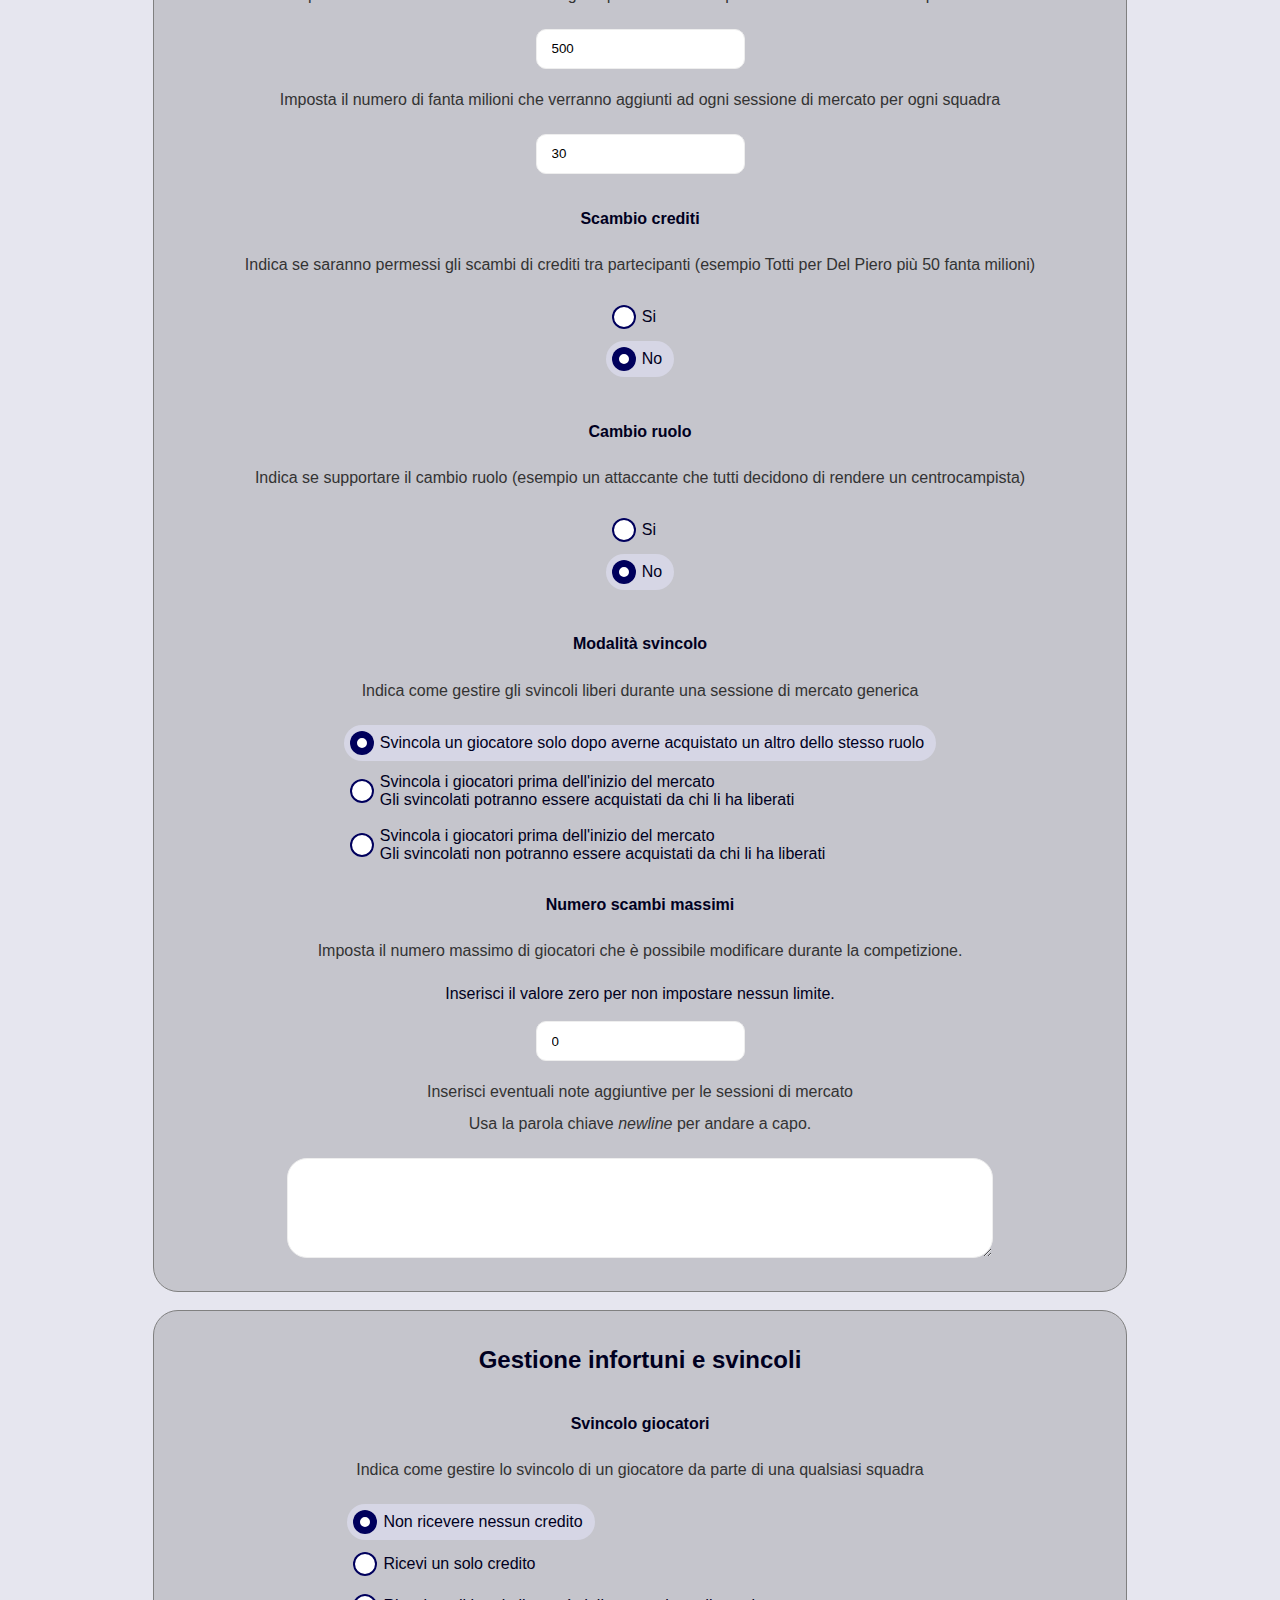
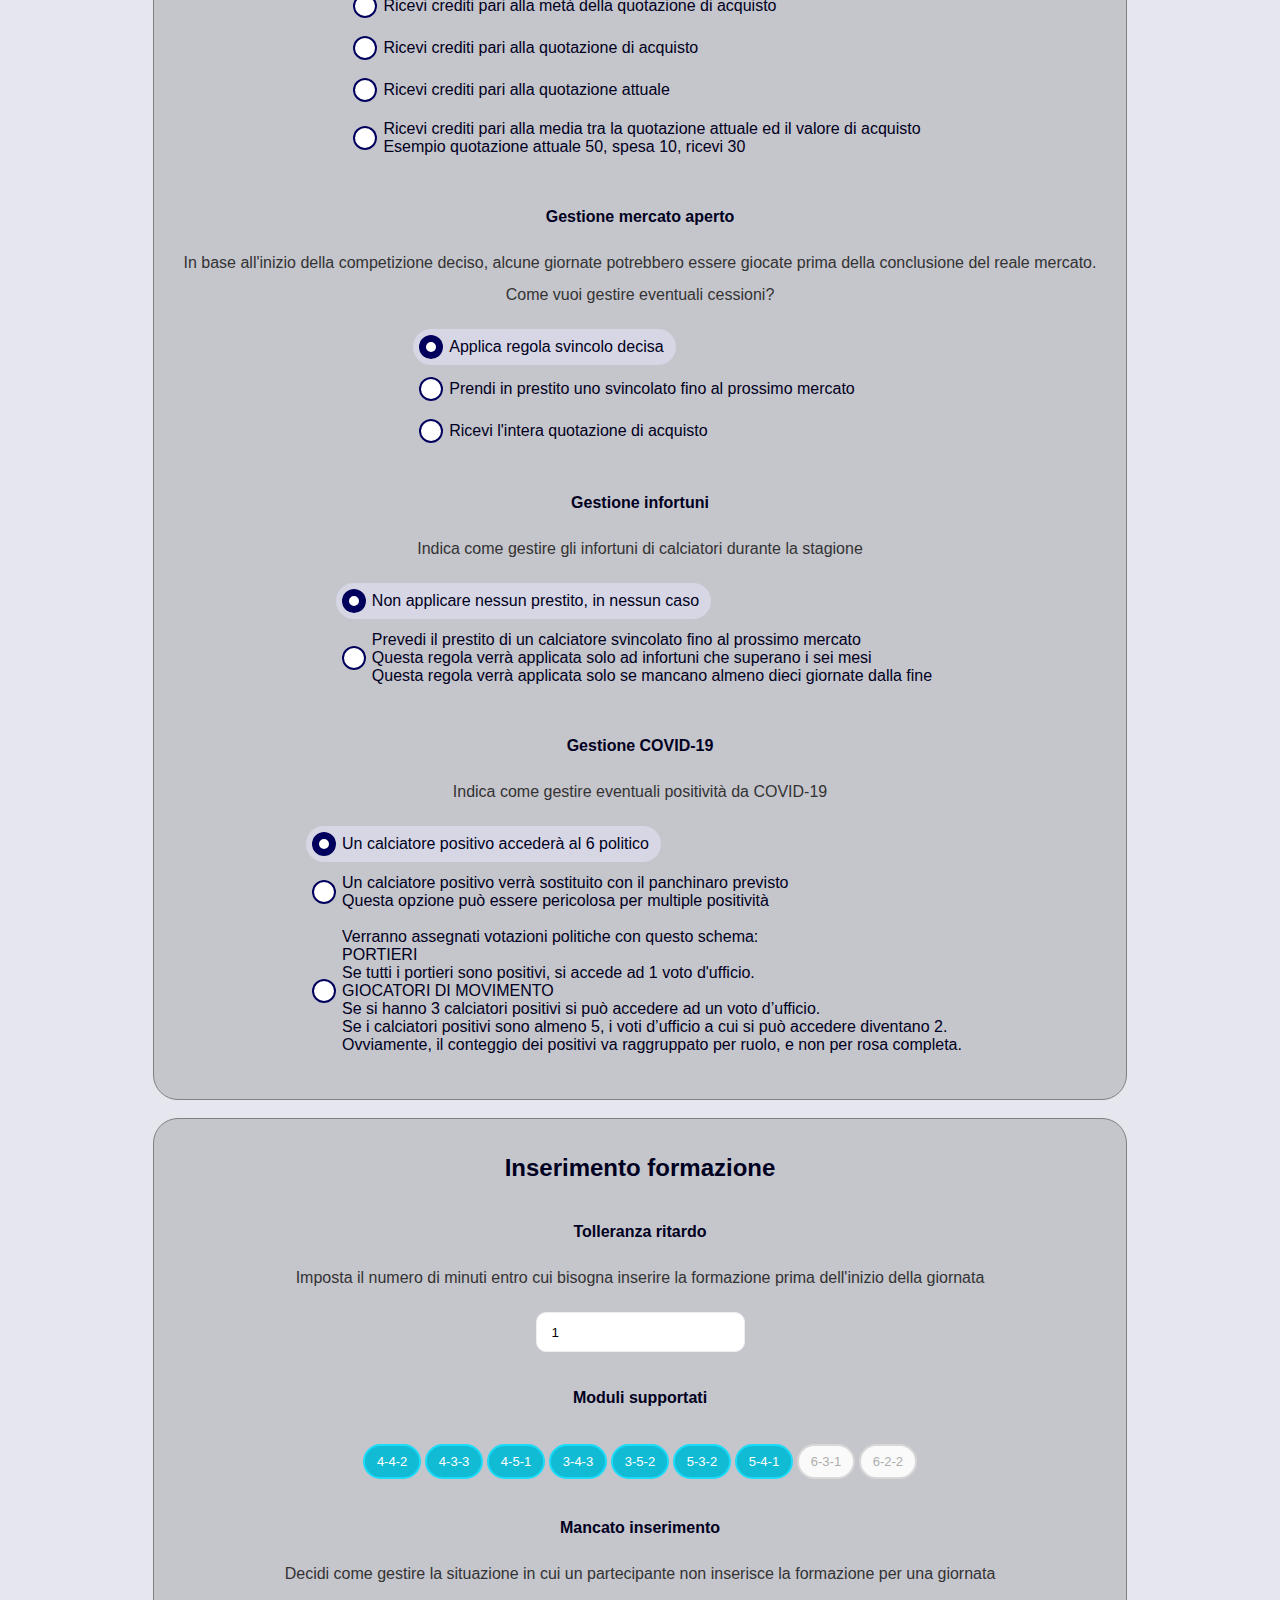
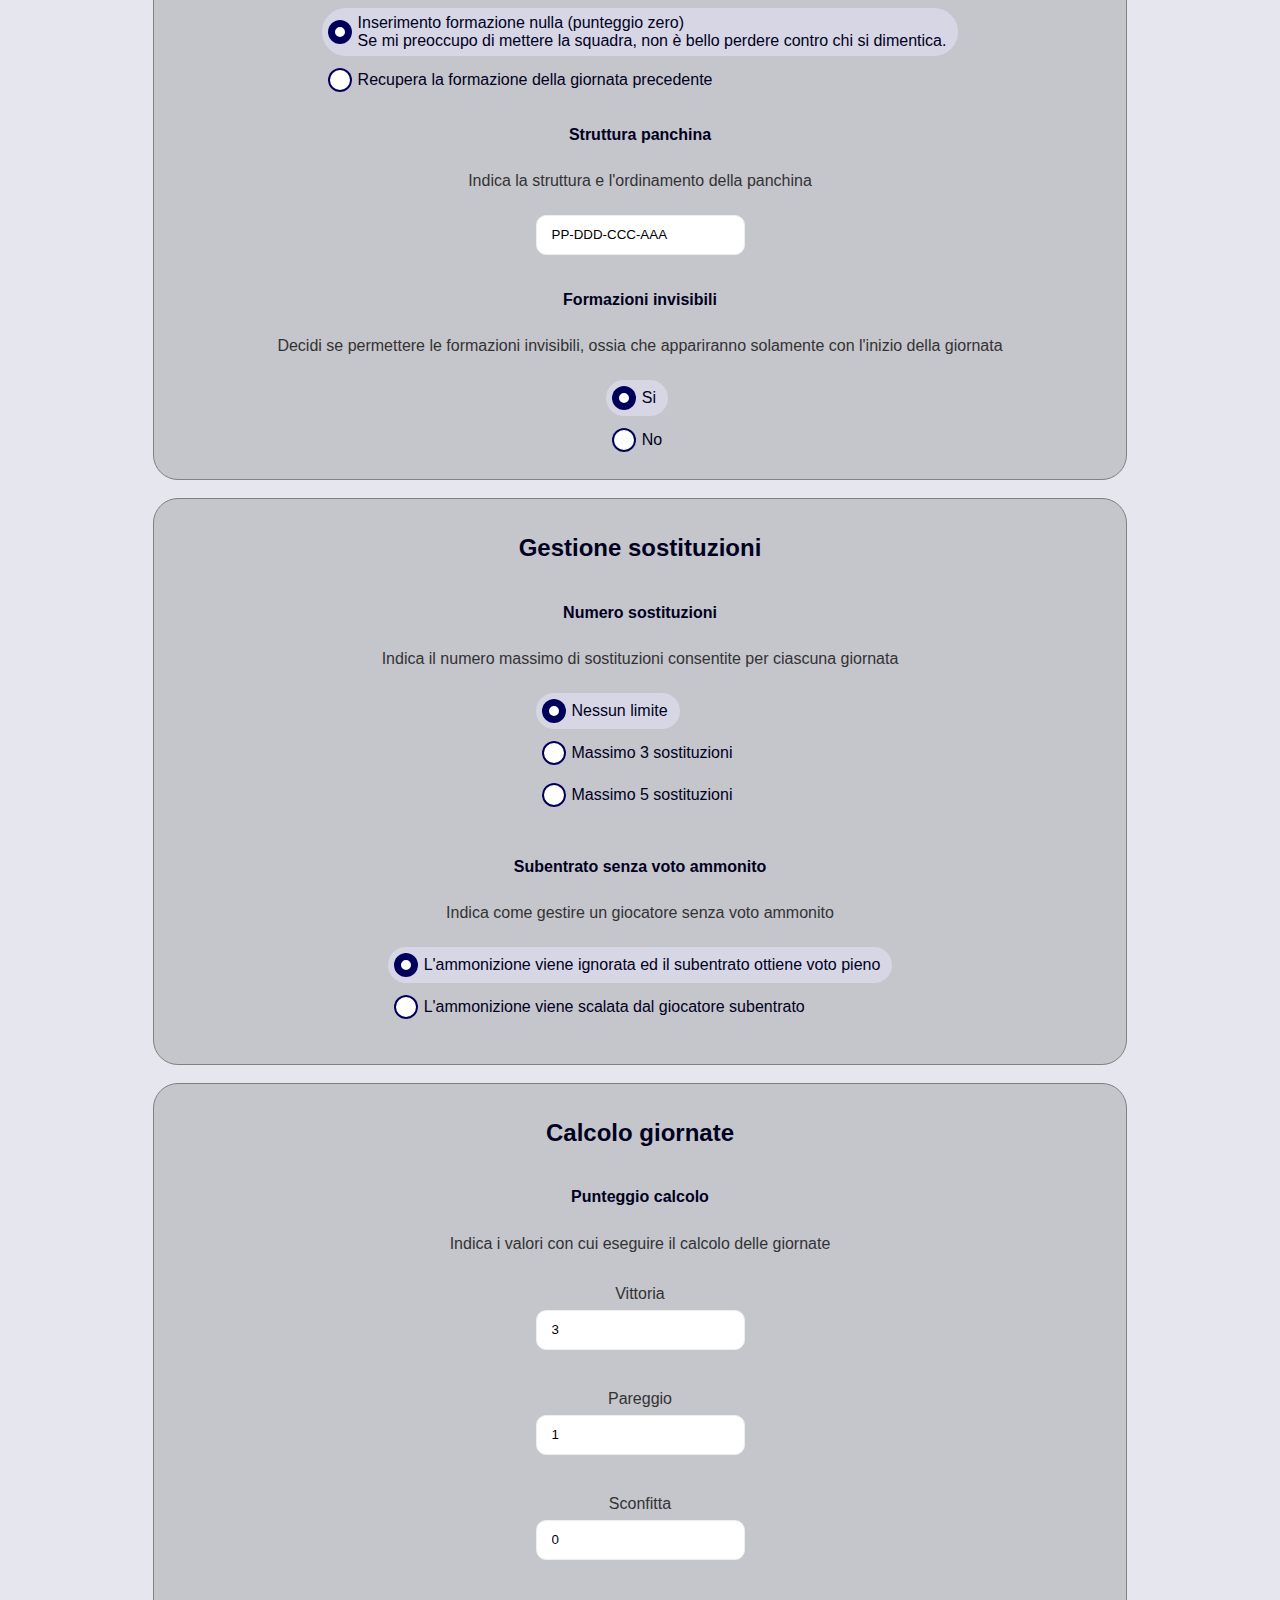
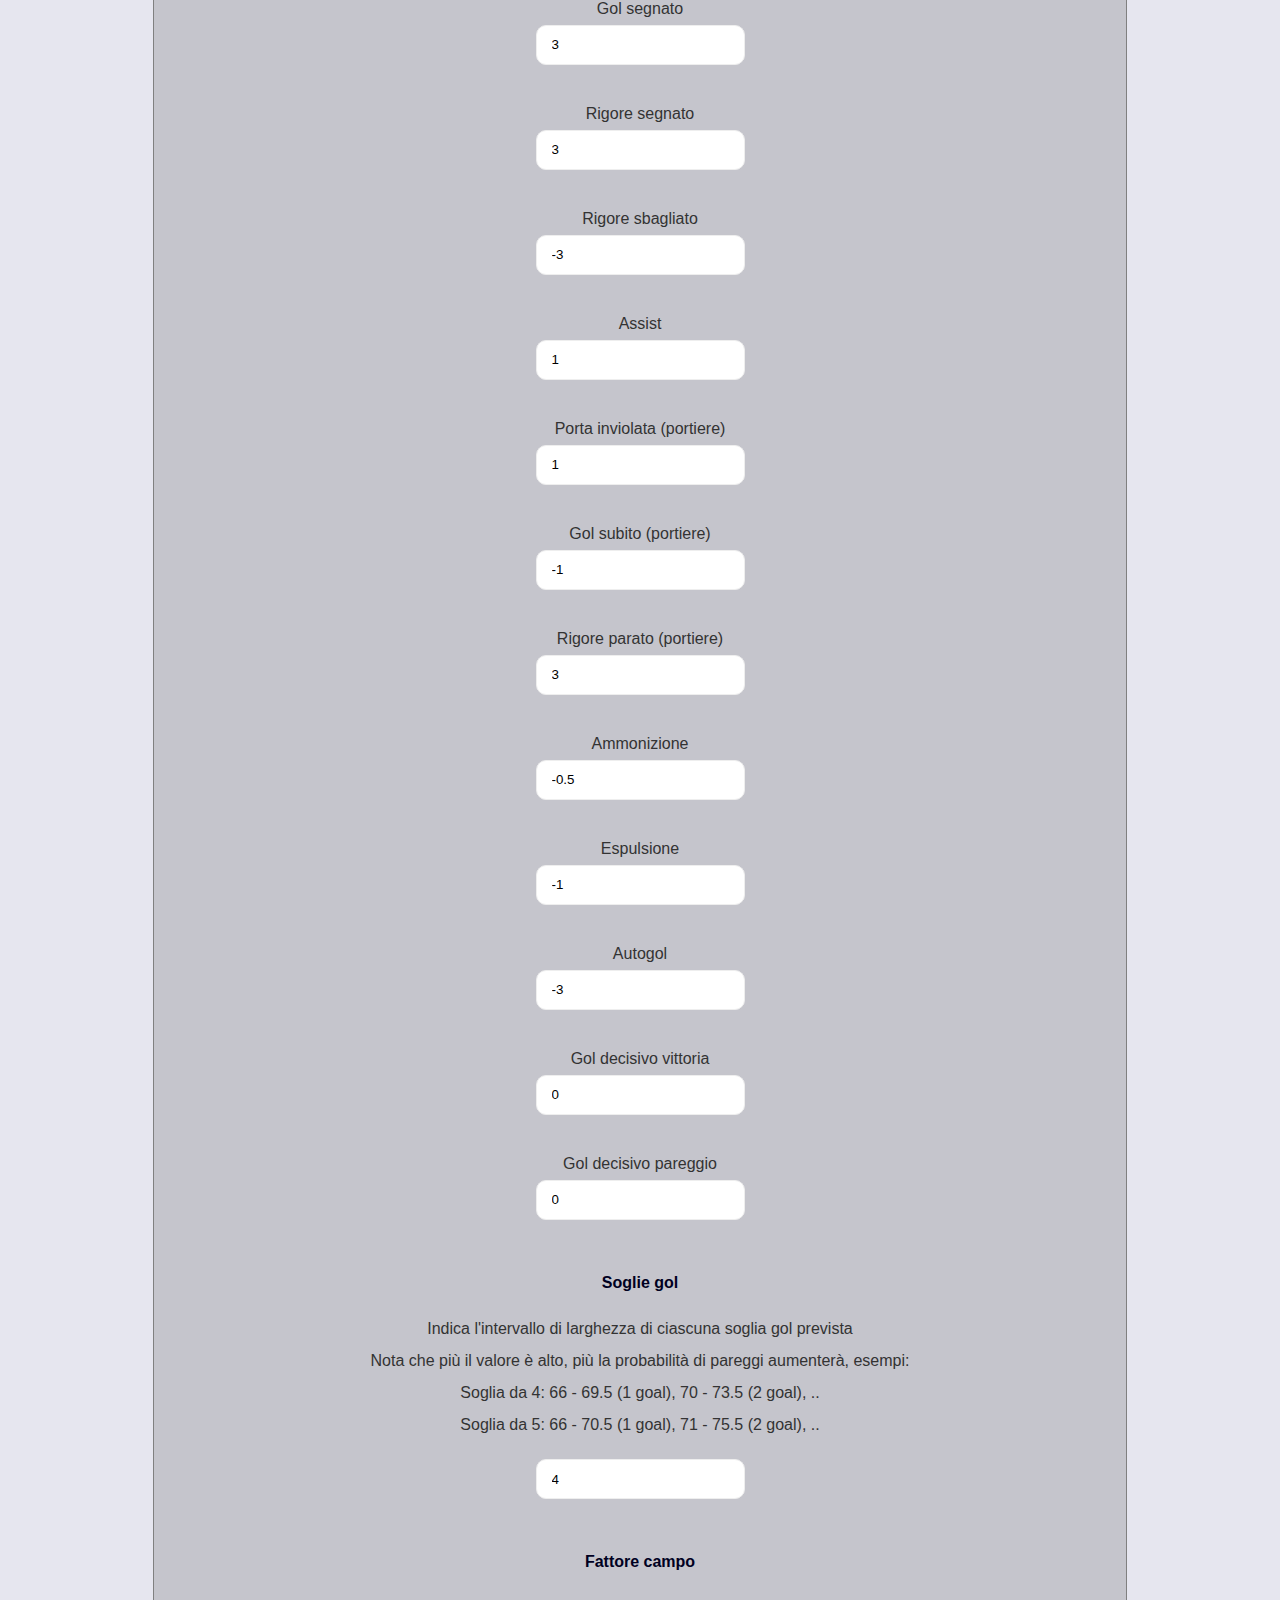
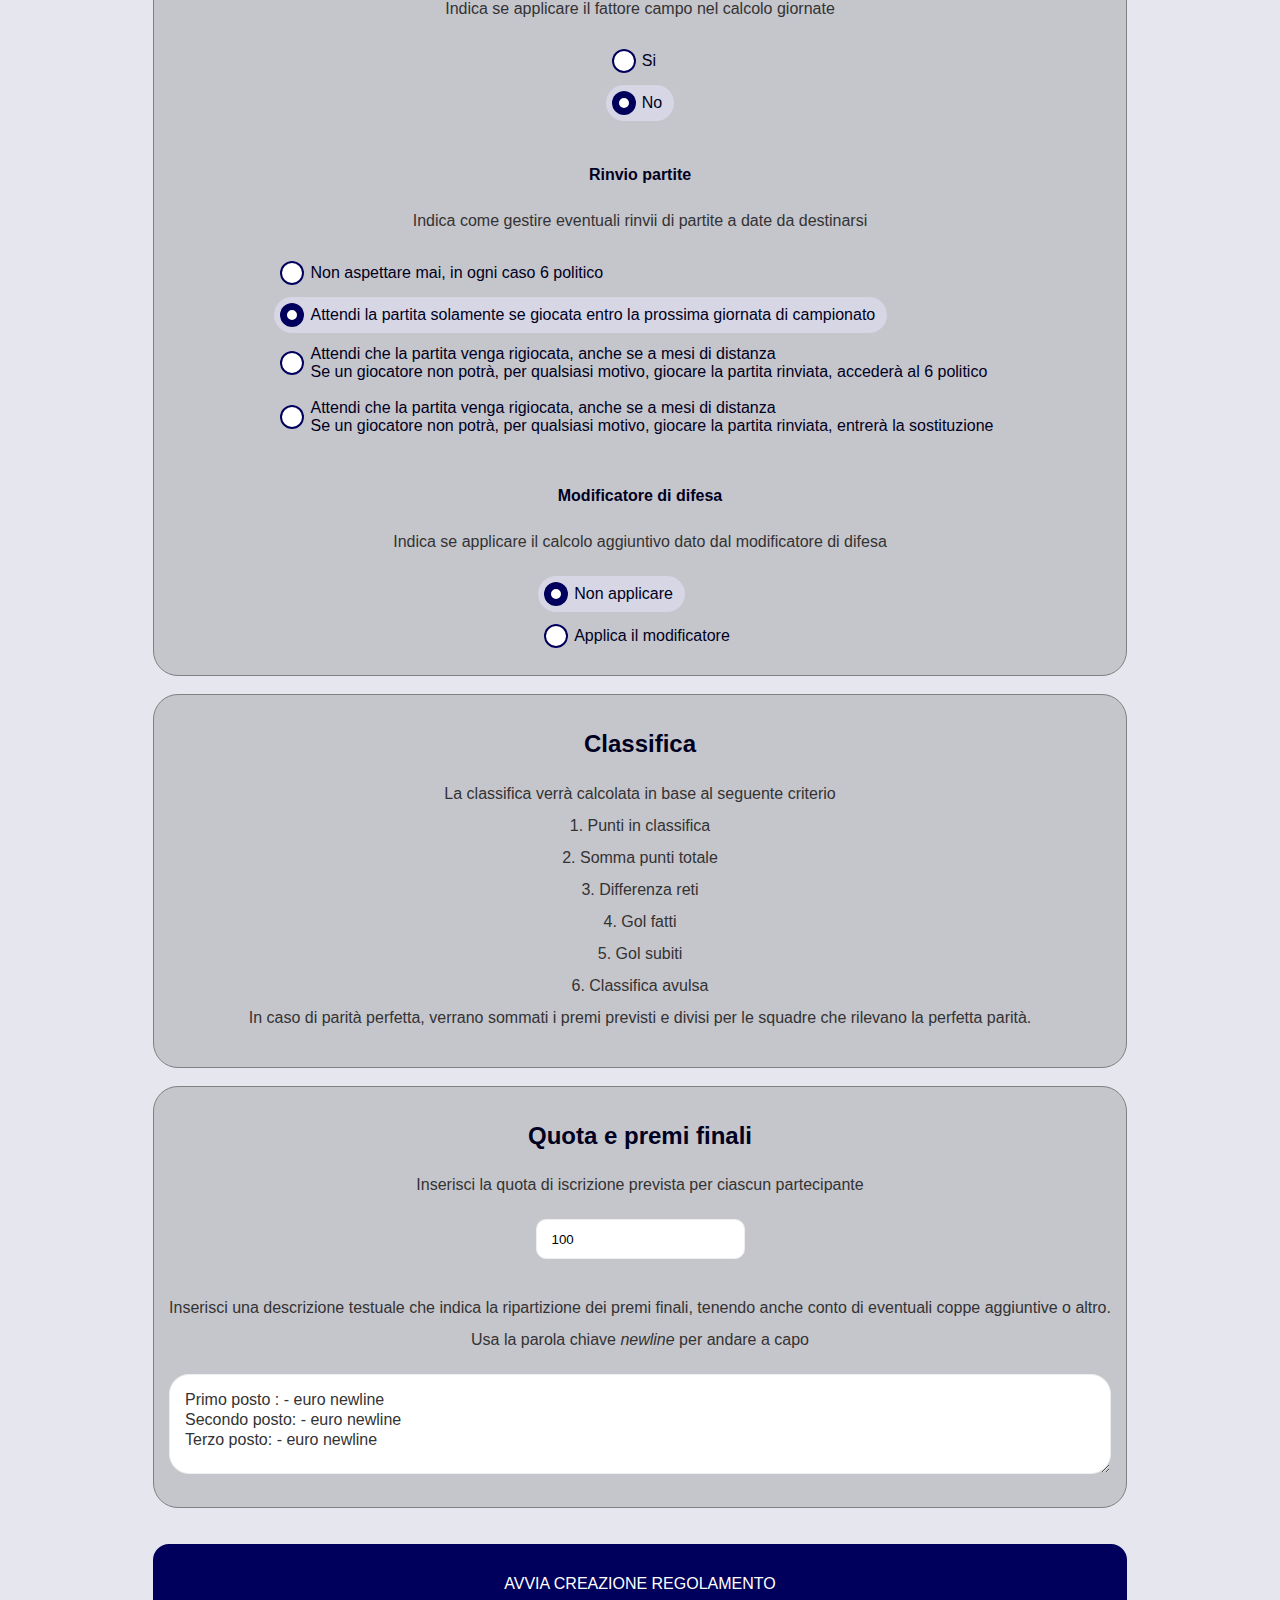
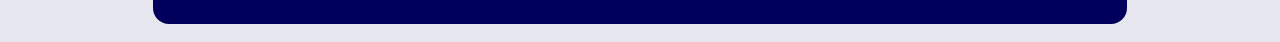
==== commit 99cc945d: "listone" ====
--- a/index.html
+++ b/index.html
@@ -15,7 +15,7 @@
 		<!-- tipo competizione -->
 		<div class="macro">
 			<div class="container">
-				<h2>Tipo di competizioneDEV</h2>
+				<h2>Tipo di competizione</h2>
 			</div>
 			<div class="container">
 				<center><p>Imposta il tipo di competizione da affrontare</p></center>
@@ -31,6 +31,10 @@
 						<input id = "cbFormulaUno" type="radio" name="radio" />
 						<span>Competizione a formula 1</span>
 					</label>
+					<label>
+						<input id = "cbListone" type="radio" name="radio" />
+						<span>Competizione a listone<br>(uno contro tutti)</span>
+					</label>
 				</form>
 			</div>
 			<br>
@@ -201,6 +205,23 @@
 					</label>
 				</form>
 			</div>
+			<div class="container">
+				<h4>Numero scambi massimi</h4>
+			</div>
+			<div class="container">
+				<center><p>Imposta il numero massimo di giocatori che è possibile modificare durante la competizione.</p><br>Inserisci il valore zero per non impostare nessun limite.</center>
+			</div>
+			<br>
+			<div class="container">
+				<div class="form-group">
+					<input id = "etMassimoScambi" type="number" data-rule="required" min = "0" value="0"/>
+				</div>
+			</div>
+			<div class="container">
+				<center><p>Inserisci eventuali note aggiuntive per le sessioni di mercato<br>Usa la parola chiave <i>newline</i> per andare a capo.</p></center>
+			</div>
+			<br>
+			<center><p id = "etNoteMercato"><span class="textarea" role="textbox" style="width:75%;" contenteditable> </span></p></center>
 			<br>
 		</div>
 		<br>
@@ -234,6 +255,10 @@
 					<label>
 						<input id = "cbSvincoloQuotazione" type="radio" name="radio"/>
 						<span>Ricevi crediti pari alla quotazione di acquisto</span>
+					</label>
+					<label>
+						<input id = "cbSvincoloAttuale" type="radio" name="radio"/>
+						<span>Ricevi crediti pari alla quotazione attuale</span>
 					</label>
 					<label>
 						<input id = "cbSvincoloMedia" type="radio" name="radio"/>
--- a/style.css
+++ b/style.css
@@ -111,7 +111,6 @@
   font-weight: 500;
   line-height: 2;
   color:#333;
-  align:center;
 }
 
 input
